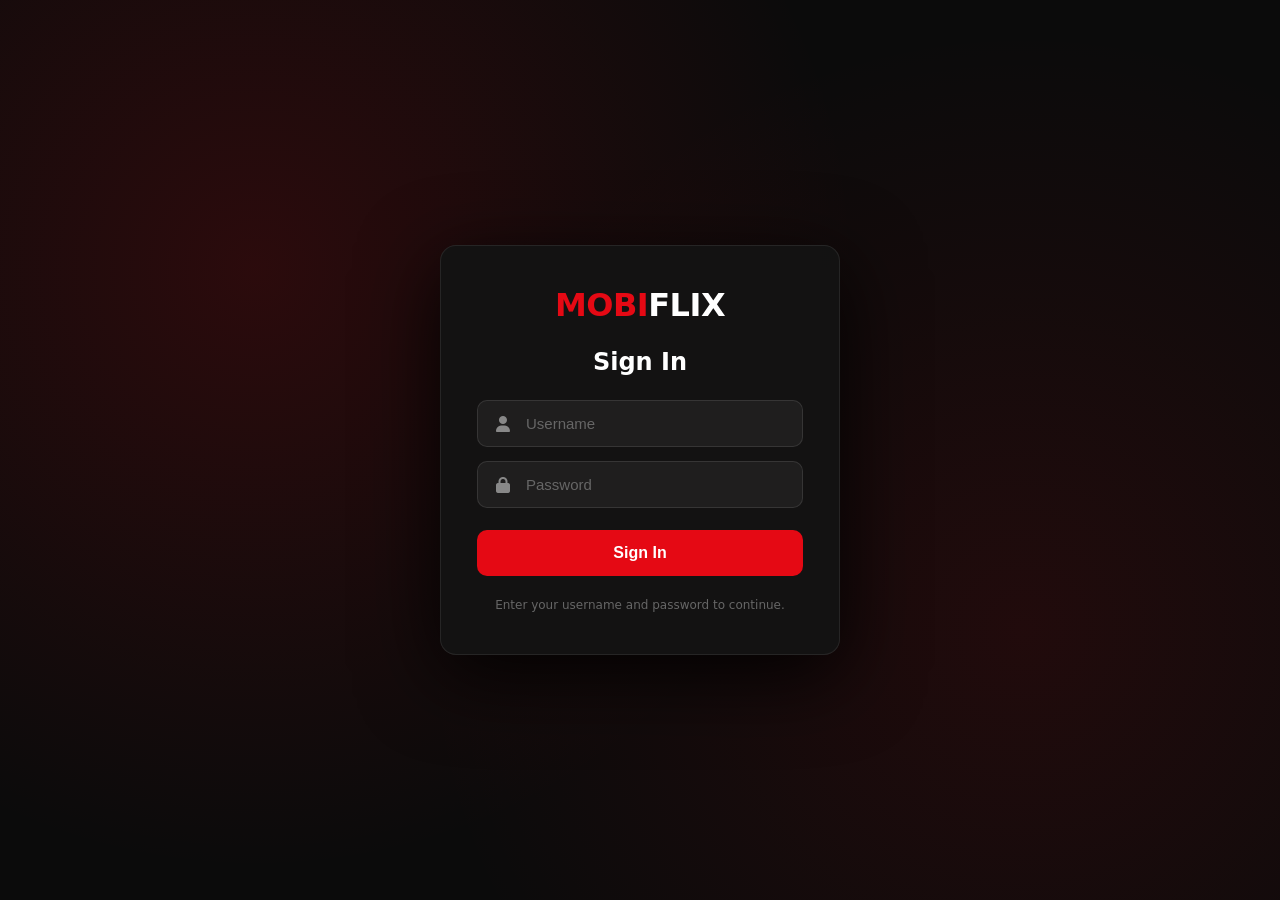
==== index.html @ 9e8bef4c "Add files via upload" ====
<!DOCTYPE html>
<html lang="en">
<head>
  <meta charset="UTF-8" />
  <meta name="viewport" content="width=device-width, initial-scale=1.0, viewport-fit=cover"/>
  <meta http-equiv="Cache-Control" content="no-cache, no-store, must-revalidate">
  <meta http-equiv="Pragma" content="no-cache">
  <meta http-equiv="Expires" content="0">
  <title>MobiFlix</title>

  <link rel="stylesheet" href="home.css?v=58">
  <link rel="manifest" href="manifest.json?v=58">
  <link rel="stylesheet" href="https://cdnjs.cloudflare.com/ajax/libs/font-awesome/6.5.1/css/all.min.css">
  <script defer src="auth.js?v=58"></script>
  <script defer src="home.js?v=58"></script>

  <script>
    (function() {
      const CURRENT_VERSION = 'v58';
      const CHECK_INTERVAL = 60000;

      async function checkForUpdates() {
        try {
          const res = await fetch('/version.json?t=' + Date.now(), { cache: 'no-store' });
          if (!res.ok) return;
          const data = await res.json();

          if (data.version && data.version !== CURRENT_VERSION) {
            console.log('[MobiFlix] New version:', data.version);
            if ('caches' in window) {
              const cacheNames = await caches.keys();
              await Promise.all(cacheNames.map(name => caches.delete(name)));
            }
            const url = new URL(window.location.href);
            url.searchParams.set('v', data.version);
            window.location.replace(url.toString());
          }
        } catch (e) {}
      }

      checkForUpdates();
      window.addEventListener('focus', checkForUpdates);
      setInterval(checkForUpdates, CHECK_INTERVAL);
    })();
  </script>
</head>

<body>

  <!-- ===== LOGIN SCREEN ===== -->
  <div class="login-screen" id="login-screen">
    <div class="login-bg"></div>
    <div class="login-box">
      <a href="#" class="login-logo">Mobi<span>Flix</span></a>
      <h2>Sign In</h2>
      <form id="login-form">
        <div class="login-field">
          <i class="fa fa-user"></i>
          <input type="text" id="login-username" placeholder="Username" autocomplete="username" />
        </div>
        <div class="login-field">
          <i class="fa fa-lock"></i>
          <input type="password" id="login-password" placeholder="Password" autocomplete="current-password" />
        </div>
        <div class="login-error" id="login-error" style="display:none;"></div>
        <button type="submit" class="login-btn">Sign In</button>
      </form>
      <p class="login-note">Enter your username and password to continue.</p>
    </div>
  </div>

  <!-- ===== SNOW EFFECT CONTAINER ===== -->
  <div id="snow-container"></div>

  <!-- ===== FIXED BACK BUTTON (DETAILS MODAL) ===== -->
  <button class="fixed-back-btn" id="details-back-btn" onclick="closeModal()" style="display:none;">
    <i class="fa fa-arrow-left"></i> Back
  </button>

  <!-- ===== BUONG APP ===== -->
  <div id="app-content">

    <!-- ===== NAVBAR ===== -->
    <nav class="navbar">
      <div class="nav-left">
        <a href="index.html" class="logo">Mobi<span>Flix</span></a>
      </div>
      <div class="nav-right">
        <button class="nav-icon-btn" onclick="toggleTheme()" aria-label="Toggle theme">
          <i class="fa fa-moon" id="theme-toggle-icon"></i>
        </button>
        <button class="nav-icon-btn" onclick="openNotifications()" aria-label="Notifications" style="position:relative;">
          <i class="fa fa-bell"></i>
          <span class="notif-badge" id="notif-badge" style="display:none;"></span>
        </button>
        <button class="nav-icon-btn" onclick="openSearchModal()" aria-label="Search">
          <i class="fa fa-search"></i>
        </button>
      </div>
    </nav>

    <!-- ===== HERO BANNER ===== -->
    <div class="hero" id="banner">
      <div class="hero-overlay"></div>
      <div class="hero-content">
        <h1 id="banner-title">Loading...</h1>
        <div class="hero-meta" id="banner-meta">
          <span class="hero-rating" id="banner-rating"></span>
          <span class="hero-year" id="banner-year"></span>
          <span class="hero-type" id="banner-type"></span>
        </div>
        <p class="hero-description" id="banner-description"></p>
        <div class="hero-buttons">
          <button class="btn-play" onclick="playBanner()"><i class="fa fa-play"></i> Play</button>
          <button class="btn-info" onclick="showBannerDetails()"><i class="fa fa-info-circle"></i> More Info</button>
        </div>
      </div>
    </div>

    <!-- ===== CONTENT ROWS ===== -->
    <div class="content">

      <div class="row" id="continue-watching-row" style="display:none;">
        <div class="row-header">
          <h2>▶️ Continue Watching</h2>
        </div>
        <div class="continue-scroll" id="continue-watching-list"></div>
      </div>

      <div class="row providers-row">
        <div class="row-header">
          <h2>📡 Streaming Providers</h2>
        </div>
        <div class="providers-scroll" id="providers-list"></div>
      </div>

      <div class="row">
        <div class="row-header">
          <h2>🔥 Top 10 Movies</h2>
          <button class="view-all-btn" onclick="openViewAll('movies')">View All →</button>
        </div>
        <div class="top10-scroll" id="top10-movies"></div>
      </div>

      <div class="row">
        <div class="row-header">
          <h2>📺 Top 10 TV Series</h2>
          <button class="view-all-btn" onclick="openViewAll('tv')">View All →</button>
        </div>
        <div class="top10-scroll" id="top10-tv"></div>
      </div>

      <div class="row">
        <div class="row-header">
          <h2>🇰🇷 Newest Korean Series</h2>
          <button class="view-all-btn" onclick="openViewAll('kdrama')">View All →</button>
        </div>
        <div class="top10-scroll" id="top10-kdrama"></div>
      </div>

      <div class="row">
        <div class="row-header">
          <h2>🔞 Vivamax Movies</h2>
          <button class="view-all-btn" onclick="openVivamaxPage()">View All →</button>
        </div>
        <div class="list horizontal-scroll" id="vivamax-list"></div>
      </div>

    </div>

    <!-- ===== VIEW ALL PAGE ===== -->
    <div class="view-all-page" id="view-all-page">
      <div class="view-all-header">
        <button class="back-btn" onclick="closeViewAll()"><i class="fa fa-arrow-left"></i> Back</button>
        <h2 id="view-all-title">Movies</h2>
        <button class="filter-btn" onclick="toggleFilters('view-all')">
          <i class="fa fa-sliders"></i> Filters
        </button>
      </div>

      <div class="filter-panel" id="view-all-filter-panel" style="display:none;">
        <div class="filter-grid">
          <div class="filter-group">
            <label>Year</label>
            <select id="filter-year">
              <option value="">Any Year</option>
              <option value="2026">2026</option>
              <option value="2025">2025</option>
              <option value="2024">2024</option>
              <option value="2023">2023</option>
              <option value="2022">2022</option>
              <option value="2021">2021</option>
              <option value="2020">2020</option>
              <option value="2019">2019</option>
              <option value="2018">2018</option>
              <option value="2017">2017</option>
              <option value="2016">2016</option>
              <option value="2015">2015</option>
              <option value="2014">2014</option>
              <option value="2013">2013</option>
              <option value="2012">2012</option>
              <option value="2011">2011</option>
              <option value="2010">2010</option>
              <option value="2009">2009</option>
              <option value="2008">2008</option>
              <option value="2007">2007</option>
              <option value="2006">2006</option>
              <option value="2005">2005</option>
              <option value="2004">2004</option>
              <option value="2003">2003</option>
              <option value="2002">2002</option>
              <option value="2001">2001</option>
              <option value="2000">2000</option>
            </select>
          </div>
          <div class="filter-group">
            <label>Min Rating</label>
            <select id="filter-rating">
              <option value="">Any Rating</option>
              <option value="9">9+ ⭐</option>
              <option value="8">8+ ⭐</option>
              <option value="7">7+ ⭐</option>
              <option value="6">6+ ⭐</option>
              <option value="5">5+ ⭐</option>
            </select>
          </div>
          <div class="filter-group">
            <label>Genre</label>
            <select id="filter-genre">
              <option value="">All Genres</option>
              <option value="28">Action</option>
              <option value="35">Comedy</option>
              <option value="18">Drama</option>
              <option value="27">Horror</option>
              <option value="10749">Romance</option>
              <option value="878">Sci-Fi</option>
              <option value="53">Thriller</option>
            </select>
          </div>
          <div class="filter-group">
            <label>Country</label>
            <select id="filter-country">
              <option value="">All Countries</option>
            </select>
          </div>
          <div class="filter-group">
            <label>Sort By</label>
            <select id="filter-sort">
              <option value="popularity.desc">Most Popular (Default)</option>
              <option value="primary_release_date.desc">Newest to Oldest</option>
              <option value="primary_release_date.asc">Oldest to Newest</option>
              <option value="vote_average.desc">Highest Rated</option>
              <option value="vote_average.asc">Lowest Rated</option>
            </select>
          </div>
        </div>
        <div class="filter-actions">
          <button class="filter-apply-btn" onclick="applyFilters('view-all')">
            <i class="fa fa-check"></i> Apply
          </button>
          <button class="filter-clear-btn" onclick="clearFilters('view-all')">
            <i class="fa fa-times"></i> Clear
          </button>
        </div>
      </div>

      <div class="view-all-grid" id="view-all-grid"></div>
      <div class="view-all-loading" id="view-all-loading" style="display:none;">
        <i class="fa fa-spinner fa-spin"></i> Loading more...
      </div>
      <div class="view-all-end" id="view-all-end" style="display:none;">
        🎬 You've reached the end
      </div>
    </div>

    <!-- ===== VIVAMAX PAGE ===== -->
    <div class="view-all-page" id="vivamax-page">
      <div class="view-all-header">
        <button class="back-btn" onclick="closeVivamaxPage()"><i class="fa fa-arrow-left"></i> Back</button>
        <h2>🔞 Vivamax Movies</h2>
        <button class="filter-btn" onclick="toggleFilters('vivamax')">
          <i class="fa fa-sliders"></i> Filters
        </button>
      </div>

      <div class="filter-panel" id="vivamax-filter-panel" style="display:none;">
        <div class="filter-grid">
          <div class="filter-group">
            <label>Year</label>
            <select id="vivamax-filter-year">
              <option value="">Any Year</option>
              <option value="2026">2026</option>
              <option value="2025">2025</option>
              <option value="2024">2024</option>
              <option value="2023">2023</option>
              <option value="2022">2022</option>
              <option value="2021">2021</option>
              <option value="2020">2020</option>
              <option value="2019">2019</option>
              <option value="2018">2018</option>
              <option value="2017">2017</option>
              <option value="2016">2016</option>
              <option value="2015">2015</option>
              <option value="2014">2014</option>
              <option value="2013">2013</option>
              <option value="2012">2012</option>
              <option value="2011">2011</option>
              <option value="2010">2010</option>
              <option value="2009">2009</option>
              <option value="2008">2008</option>
              <option value="2007">2007</option>
              <option value="2006">2006</option>
              <option value="2005">2005</option>
              <option value="2004">2004</option>
              <option value="2003">2003</option>
              <option value="2002">2002</option>
              <option value="2001">2001</option>
              <option value="2000">2000</option>
            </select>
          </div>
          <div class="filter-group">
            <label>Min Rating</label>
            <select id="vivamax-filter-rating">
              <option value="">Any Rating</option>
              <option value="9">9+ ⭐</option>
              <option value="8">8+ ⭐</option>
              <option value="7">7+ ⭐</option>
              <option value="6">6+ ⭐</option>
              <option value="5">5+ ⭐</option>
            </select>
          </div>
          <div class="filter-group">
            <label>Genre</label>
            <select id="vivamax-filter-genre">
              <option value="">All Genres</option>
              <option value="28">Action</option>
              <option value="35">Comedy</option>
              <option value="18">Drama</option>
              <option value="27">Horror</option>
              <option value="10749">Romance</option>
              <option value="53">Thriller</option>
            </select>
          </div>
          <div class="filter-group">
            <label>Country</label>
            <select id="vivamax-filter-country">
              <option value="">All Countries</option>
            </select>
          </div>
          <div class="filter-group">
            <label>Sort By</label>
            <select id="vivamax-filter-sort">
              <option value="primary_release_date.desc">Newest to Oldest (Default)</option>
              <option value="primary_release_date.asc">Oldest to Newest</option>
              <option value="popularity.desc">Popularity</option>
              <option value="vote_average.desc">Highest Rated</option>
            </select>
          </div>
        </div>
        <div class="filter-actions">
          <button class="filter-apply-btn" onclick="applyFilters('vivamax')">
            <i class="fa fa-check"></i> Apply
          </button>
          <button class="filter-clear-btn" onclick="clearFilters('vivamax')">
            <i class="fa fa-times"></i> Clear
          </button>
        </div>
      </div>

      <div class="view-all-grid" id="vivamax-page-grid"></div>
      <div class="view-all-loading" id="vivamax-page-loading" style="display:none;">
        <i class="fa fa-spinner fa-spin"></i> Loading more...
      </div>
      <div class="view-all-end" id="vivamax-page-end" style="display:none;">
        🎬 You've reached the end
      </div>
    </div>

    <!-- ===== GENRE PAGE ===== -->
    <div class="view-all-page" id="genre-page">
      <div class="view-all-header">
        <button class="back-btn" onclick="closeGenrePage()"><i class="fa fa-arrow-left"></i> Back</button>
        <h2 id="genre-page-title">Genre</h2>
        <button class="filter-btn" onclick="toggleFilters('genre')">
          <i class="fa fa-sliders"></i> Filters
        </button>
      </div>

      <div class="filter-panel" id="genre-filter-panel" style="display:none;">
        <div class="filter-grid">
          <div class="filter-group">
            <label>Year</label>
            <select id="genre-filter-year">
              <option value="">Any Year</option>
              <option value="2026">2026</option>
              <option value="2025">2025</option>
              <option value="2024">2024</option>
              <option value="2023">2023</option>
              <option value="2022">2022</option>
              <option value="2021">2021</option>
              <option value="2020">2020</option>
              <option value="2019">2019</option>
              <option value="2018">2018</option>
              <option value="2017">2017</option>
              <option value="2016">2016</option>
              <option value="2015">2015</option>
              <option value="2014">2014</option>
              <option value="2013">2013</option>
              <option value="2012">2012</option>
              <option value="2011">2011</option>
              <option value="2010">2010</option>
              <option value="2009">2009</option>
              <option value="2008">2008</option>
              <option value="2007">2007</option>
              <option value="2006">2006</option>
              <option value="2005">2005</option>
              <option value="2004">2004</option>
              <option value="2003">2003</option>
              <option value="2002">2002</option>
              <option value="2001">2001</option>
              <option value="2000">2000</option>
            </select>
          </div>
          <div class="filter-group">
            <label>Min Rating</label>
            <select id="genre-filter-rating">
              <option value="">Any Rating</option>
              <option value="9">9+ ⭐</option>
              <option value="8">8+ ⭐</option>
              <option value="7">7+ ⭐</option>
              <option value="6">6+ ⭐</option>
              <option value="5">5+ ⭐</option>
            </select>
          </div>
          <div class="filter-group">
            <label>Country</label>
            <select id="genre-filter-country">
              <option value="">All Countries</option>
            </select>
          </div>
          <div class="filter-group">
            <label>Sort By</label>
            <select id="genre-filter-sort">
              <option value="popularity.desc">Popularity (Default)</option>
              <option value="primary_release_date.desc">Newest to Oldest</option>
              <option value="primary_release_date.asc">Oldest to Newest</option>
              <option value="vote_average.desc">Highest Rated</option>
              <option value="vote_average.asc">Lowest Rated</option>
            </select>
          </div>
        </div>
        <div class="filter-actions">
          <button class="filter-apply-btn" onclick="applyFilters('genre')">
            <i class="fa fa-check"></i> Apply
          </button>
          <button class="filter-clear-btn" onclick="clearFilters('genre')">
            <i class="fa fa-times"></i> Clear
          </button>
        </div>
      </div>

      <div class="view-all-grid" id="genre-page-grid"></div>
      <div class="view-all-loading" id="genre-page-loading" style="display:none;">
        <i class="fa fa-spinner fa-spin"></i> Loading more...
      </div>
      <div class="view-all-end" id="genre-page-end" style="display:none;">
        🎬 You've reached the end
      </div>
    </div>

    <!-- ===== ONGOING TV PAGE ===== -->
    <div class="view-all-page" id="ongoing-page">
      <div class="view-all-header">
        <button class="back-btn" onclick="closeOngoingPage()"><i class="fa fa-arrow-left"></i> Back</button>
        <h2>🔴 Ongoing TV Shows</h2>
      </div>
      <div class="view-all-grid" id="ongoing-page-grid"></div>
      <div class="view-all-loading" id="ongoing-page-loading" style="display:none;">
        <i class="fa fa-spinner fa-spin"></i> Loading more...
      </div>
      <div class="view-all-end" id="ongoing-page-end" style="display:none;">
        📺 You've reached the end
      </div>
    </div>

    <!-- ===== COMPLETED TV PAGE ===== -->
    <div class="view-all-page" id="completed-page">
      <div class="view-all-header">
        <button class="back-btn" onclick="closeCompletedPage()"><i class="fa fa-arrow-left"></i> Back</button>
        <h2>✅ Completed TV Shows</h2>
      </div>
      <div class="view-all-grid" id="completed-page-grid"></div>
      <div class="view-all-loading" id="completed-page-loading" style="display:none;">
        <i class="fa fa-spinner fa-spin"></i> Loading more...
      </div>
      <div class="view-all-end" id="completed-page-end" style="display:none;">
        📺 You've reached the end
      </div>
    </div>

    <!-- ===== PROVIDER PAGE ===== -->
    <div class="view-all-page" id="provider-page">
      <div class="view-all-header">
        <button class="back-btn" onclick="closeProviderPage()"><i class="fa fa-arrow-left"></i> Back</button>
        <h2 id="provider-page-title">Provider</h2>
        <button class="filter-btn" onclick="toggleFilters('provider')">
          <i class="fa fa-sliders"></i> Filters
        </button>
      </div>

      <div class="filter-panel" id="provider-filter-panel" style="display:none;">
        <div class="filter-grid">
          <div class="filter-group">
            <label>Year</label>
            <select id="provider-filter-year">
              <option value="">Any Year</option>
              <option value="2026">2026</option>
              <option value="2025">2025</option>
              <option value="2024">2024</option>
              <option value="2023">2023</option>
              <option value="2022">2022</option>
              <option value="2021">2021</option>
              <option value="2020">2020</option>
              <option value="2019">2019</option>
              <option value="2018">2018</option>
              <option value="2017">2017</option>
              <option value="2016">2016</option>
              <option value="2015">2015</option>
              <option value="2014">2014</option>
              <option value="2013">2013</option>
              <option value="2012">2012</option>
              <option value="2011">2011</option>
              <option value="2010">2010</option>
              <option value="2009">2009</option>
              <option value="2008">2008</option>
              <option value="2007">2007</option>
              <option value="2006">2006</option>
              <option value="2005">2005</option>
              <option value="2004">2004</option>
              <option value="2003">2003</option>
              <option value="2002">2002</option>
              <option value="2001">2001</option>
              <option value="2000">2000</option>
            </select>
          </div>
          <div class="filter-group">
            <label>Min Rating</label>
            <select id="provider-filter-rating">
              <option value="">Any Rating</option>
              <option value="9">9+ ⭐</option>
              <option value="8">8+ ⭐</option>
              <option value="7">7+ ⭐</option>
              <option value="6">6+ ⭐</option>
              <option value="5">5+ ⭐</option>
            </select>
          </div>
          <div class="filter-group">
            <label>Genre</label>
            <select id="provider-filter-genre">
              <option value="">All Genres</option>
              <option value="28">Action</option>
              <option value="35">Comedy</option>
              <option value="18">Drama</option>
              <option value="27">Horror</option>
              <option value="10749">Romance</option>
              <option value="878">Sci-Fi</option>
              <option value="53">Thriller</option>
            </select>
          </div>
          <div class="filter-group">
            <label>Country</label>
            <select id="provider-filter-country">
              <option value="">All Countries</option>
            </select>
          </div>
          <div class="filter-group">
            <label>Sort By</label>
            <select id="provider-filter-sort">
              <option value="popularity.desc">Popularity (Default)</option>
              <option value="primary_release_date.desc">Newest to Oldest</option>
              <option value="primary_release_date.asc">Oldest to Newest</option>
              <option value="vote_average.desc">Highest Rated</option>
              <option value="vote_average.asc">Lowest Rated</option>
            </select>
          </div>
        </div>
        <div class="filter-actions">
          <button class="filter-apply-btn" onclick="applyFilters('provider')">
            <i class="fa fa-check"></i> Apply
          </button>
          <button class="filter-clear-btn" onclick="clearFilters('provider')">
            <i class="fa fa-times"></i> Clear
          </button>
        </div>
      </div>

      <div class="view-all-grid" id="provider-page-grid"></div>
      <div class="view-all-loading" id="provider-page-loading" style="display:none;">
        <i class="fa fa-spinner fa-spin"></i> Loading more...
      </div>
      <div class="view-all-end" id="provider-page-end" style="display:none;">
        🎬 You've reached the end
      </div>
    </div>

    <!-- ===== MY LIST PAGE ===== -->
    <div class="my-list-page" id="my-list-page">
      <div class="view-all-header">
        <button class="back-btn" onclick="closeMyListPage()"><i class="fa fa-arrow-left"></i> Back</button>
        <h2>🔖 My List</h2>
      </div>
      <div class="my-list-grid" id="my-list-grid"></div>
      <div class="my-list-empty" id="my-list-empty" style="display:none;">
        <i class="fa fa-bookmark-o"></i>
        <p>You haven't added anything to your list yet.</p>
        <p style="font-size: 13px; color: #666; margin-top: 8px;">Go to any movie and click "Add to List".</p>
      </div>
    </div>

    <!-- ===== GENRE PAGE (dating "More") ===== -->
    <div class="more-page" id="more-page">
      <div class="view-all-header">
        <button class="back-btn" onclick="closeMorePage()"><i class="fa fa-arrow-left"></i> Back</button>
        <h2>🎭 Genres</h2>
      </div>
      <div class="more-list" id="more-genres-list"></div>
    </div>

    <!-- ===== PERSON PAGE ===== -->
    <div class="view-all-page" id="person-page">
      <div class="view-all-header">
        <button class="back-btn" onclick="closePersonPage()"><i class="fa fa-arrow-left"></i> Back</button>
        <div style="display:flex; align-items:center; gap:12px;">
          <img id="person-avatar" style="width:42px; height:42px; border-radius:50%; object-fit:cover; background:#1a1a1a; border:2px solid rgba(255,255,255,0.1);" alt="" />
          <h2 id="person-page-title">Person</h2>
        </div>
      </div>
      <div class="view-all-grid" id="person-page-grid"></div>
      <div class="view-all-loading" id="person-page-loading" style="display:none;">
        <i class="fa fa-spinner fa-spin"></i> Loading more...
      </div>
      <div class="view-all-end" id="person-page-end" style="display:none;">
        🎬 You've reached the end
      </div>
    </div>

    <!-- ===== USER PROFILE PAGE ===== -->
    <div class="user-profile-page" id="user-profile-page">
      <div class="view-all-header">
        <button class="back-btn" onclick="closeUserProfile()"><i class="fa fa-arrow-left"></i> Back</button>
        <h2>👤 Profile</h2>
      </div>

      <div class="profile-header">
        <div class="profile-avatar">
          <i class="fa fa-user"></i>
        </div>
        <div class="profile-info">
          <h3 id="profile-username">User</h3>
          <p>MobiFlix Member</p>
        </div>
      </div>

      <div class="profile-section">
        <h3 class="profile-section-title">
          <i class="fa fa-history"></i> Watch History
        </h3>
        <div class="history-grid" id="history-grid"></div>
        <div class="history-empty" id="history-empty" style="display:none;">
          <i class="fa fa-film"></i>
          <p>You haven't watched anything yet.</p>
          <p style="font-size: 12px; color: #666; margin-top: 6px;">Start watching to see your history here.</p>
        </div>
        <button class="clear-history-btn" id="clear-history-btn" onclick="clearHistory()" style="display:none;">
          <i class="fa fa-trash"></i> Clear History
        </button>
      </div>

      <div class="profile-section">
        <h3 class="profile-section-title">
          <i class="fa fa-palette"></i> Theme
        </h3>
        <div class="theme-options" id="theme-options">
          <div class="theme-option active" data-theme="default" onclick="setTheme('default')">
            <div class="theme-preview theme-preview-default"></div>
            <span>Dark</span>
          </div>
          <div class="theme-option" data-theme="light" onclick="setTheme('light')">
            <div class="theme-preview theme-preview-light"></div>
            <span>Light</span>
          </div>
          <div class="theme-option" data-theme="dark-blue" onclick="setTheme('dark-blue')">
            <div class="theme-preview theme-preview-blue"></div>
            <span>Blue</span>
          </div>
          <div class="theme-option" data-theme="dark-purple" onclick="setTheme('dark-purple')">
            <div class="theme-preview theme-preview-purple"></div>
            <span>Purple</span>
          </div>
        </div>
      </div>

      <div class="profile-section">
        <h3 class="profile-section-title">
          <i class="fa fa-bell"></i> Notifications
        </h3>
        <label class="switch-row">
          <span>New release & episode alerts</span>
          <input type="checkbox" id="notif-toggle" onchange="toggleNotifications()" checked>
          <span class="switch"></span>
        </label>
      </div>

      <div class="profile-section">
        <button class="profile-logout-btn" onclick="handleLogout()">
          <i class="fa fa-sign-out-alt"></i> Log Out
        </button>
      </div>

    </div>

    <!-- ===== SEARCH PAGE ===== -->
    <div class="search-modal" id="search-modal">
      <div class="view-all-header">
        <button class="back-btn" onclick="closeSearchModal()"><i class="fa fa-arrow-left"></i> Back</button>
        <h2>Search</h2>
      </div>
      <div class="search-container">
        <i class="fa fa-search"></i>
        <input type="text" id="search-input" placeholder="Search for a movie or TV show..." oninput="searchTMDB()" />
      </div>
      <div class="results" id="search-results"></div>
    </div>

    <!-- ===== NOTIFICATIONS PANEL ===== -->
    <div class="notif-panel" id="notif-panel">
      <div class="notif-header">
        <h2>🔔 Notifications</h2>
        <button class="notif-close-btn" onclick="closeNotifications()">
          <i class="fa fa-times"></i>
        </button>
      </div>
      <div class="notif-list" id="notif-list"></div>
      <div class="notif-empty" id="notif-empty" style="display:none;">
        <i class="fa fa-bell-slash"></i>
        <p>No notifications yet.</p>
      </div>
    </div>

    <!-- ===== DETAILS MODAL ===== -->
    <div class="modal" id="modal">
      <div class="modal-content">

        <div class="details-view" id="details-view">
          <div class="details-poster">
            <img id="modal-poster" src="" alt="" />
            <div class="details-poster-overlay"></div>
          </div>

          <div class="details-body">
            <h2 id="modal-title"></h2>

            <div class="details-meta">
              <span class="details-rating" id="modal-rating-num"></span>
              <span class="details-sep">|</span>
              <span class="details-year" id="modal-year-num"></span>
              <span class="details-sep">|</span>
              <span class="details-runtime" id="modal-runtime"></span>
            </div>

            <div class="details-genres" id="modal-genres" style="display:flex; flex-wrap:wrap; gap:8px; justify-content:center; margin-bottom:18px;"></div>

            <div class="details-buttons">
              <button class="btn-play-now" onclick="playNow()">
                <i class="fa fa-play"></i> Play Now
              </button>
              <button class="btn-trailer" onclick="playTrailer()" id="btn-trailer" style="display:none;">
                <i class="fa fa-film"></i> Trailer
              </button>
            </div>

            <p class="details-description" id="modal-description"></p>

            <div class="episodes-section" id="episodes-section" style="display:none;">
              <h3 class="section-title">📺 Episodes</h3>
              <div class="season-selector" id="season-selector"></div>
              <div class="episodes-list" id="episodes-list"></div>
            </div>

            <div class="cast-section" id="cast-section">
              <h3 class="section-title">🎭 Cast</h3>
              <div class="cast-scroll" id="cast-list"></div>
            </div>

            <div class="similar-section" id="similar-section">
              <h3 class="section-title">✨ You May Also Like</h3>
              <div class="similar-scroll" id="similar-list"></div>
            </div>

          </div>
        </div>

      </div>
    </div>

    <!-- ===== FOOTER ===== -->
    <footer class="footer">
      <div class="footer-content">
        <p>&copy; 2026 MobiFlix. All rights reserved.</p>
        <div class="footer-links">
          <a href="#">Disclaimer</a>
          <a href="#">About Us</a>
          <a href="#">Contact Us</a>
        </div>
      </div>
    </footer>

  </div><!-- /#app-content -->

  <!-- ===== BOTTOM NAVIGATION BAR ===== -->
  <div class="bottom-nav">
    <a class="bottom-nav-item active" onclick="goHome()">
      <i class="fa fa-home"></i>
      <span>Home</span>
    </a>
    <a class="bottom-nav-item" onclick="openMoviesPage()">
      <i class="fa fa-film"></i>
      <span>Movies</span>
    </a>
    <a class="bottom-nav-item" onclick="openSeriesPage()">
      <i class="fa fa-tv"></i>
      <span>Series</span>
    </a>
    <a class="bottom-nav-item" onclick="openMorePage()">
      <i class="fa fa-masks-theater"></i>
      <span>Genre</span>
    </a>
    <a class="bottom-nav-item" onclick="openUserProfile()">
      <i class="fa fa-user"></i>
      <span>Profile</span>
    </a>
  </div>

  <!-- ===== TELEGRAM FLOAT BUTTON ===== -->
  <a href="https://telegram.me/mobiflixhub" target="_blank" rel="noopener" class="telegram-float" aria-label="Join our Telegram group">
    <i class="fa-brands fa-telegram"></i>
  </a>

</body>
</html>
---- home.css ----
/* ===== RESET & BASE ===== */
* { margin: 0; padding: 0; box-sizing: border-box; }

body {
  font-family: 'Segoe UI', system-ui, -apple-system, sans-serif;
  background: #0b0b0b;
  color: #e5e5e5;
  overflow-x: hidden;
  padding-bottom: 120px;
}

/* ===== NAVBAR ===== */
.navbar {
  position: fixed;
  top: 0; left: 0; right: 0;
  display: flex;
  justify-content: space-between;
  align-items: center;
  padding: 16px 40px;
  background: linear-gradient(180deg, rgba(0,0,0,0.95) 0%, rgba(0,0,0,0.7) 70%, transparent 100%);
  z-index: 100;
}

.nav-left { display: flex; align-items: center; gap: 32px; }

.logo {
  color: #e50914;
  font-size: 26px;
  font-weight: 800;
  letter-spacing: -0.5px;
  text-decoration: none;
  text-transform: uppercase;
}
.logo span { color: #ffffff; }

/* ===== NAV ICON BUTTONS ===== */
.nav-right {
  display: flex;
  align-items: center;
  gap: 10px;
}

.nav-icon-btn {
  background: rgba(255,255,255,0.08);
  border: 1px solid rgba(255,255,255,0.12);
  color: #fff;
  width: 42px;
  height: 42px;
  border-radius: 50%;
  cursor: pointer;
  transition: 0.2s;
  display: flex;
  align-items: center;
  justify-content: center;
  font-size: 16px;
  position: relative;
}
.nav-icon-btn:hover {
  background: #e50914;
  border-color: #e50914;
  transform: scale(1.08);
}

.notif-badge {
  position: absolute;
  top: -4px;
  right: -4px;
  background: #e50914;
  color: #fff;
  font-size: 10px;
  font-weight: 700;
  min-width: 18px;
  height: 18px;
  border-radius: 9px;
  display: flex;
  align-items: center;
  justify-content: center;
  padding: 0 4px;
  border: 2px solid #0b0b0b;
}

/* ===== BOTTOM NAVIGATION ===== */
.bottom-nav {
  position: fixed;
  bottom: 0; left: 0; right: 0;
  height: 64px;
  background: #141414;
  border-top: 1px solid rgba(255,255,255,0.08);
  display: flex;
  align-items: center;
  justify-content: space-around;
  z-index: 9999;
  box-shadow: 0 -8px 30px rgba(0,0,0,0.8);
}

.bottom-nav-item {
  display: flex;
  flex-direction: column;
  align-items: center;
  gap: 4px;
  color: #888;
  text-decoration: none;
  font-size: 10px;
  font-weight: 500;
  padding: 8px 6px;
  cursor: pointer;
  transition: 0.2s;
  flex: 1;
  text-align: center;
}

.bottom-nav-item i { font-size: 18px; }

.bottom-nav-item:hover,
.bottom-nav-item.active { color: #e50914; }

/* ===== HERO ===== */
.hero {
  position: relative;
  height: 90vh;
  min-height: 600px;
  background-size: cover;
  background-position: center 20%;
  display: flex;
  align-items: flex-end;
  padding: 0 60px 100px;
  transition: background-image 0.8s ease;
}

.hero-overlay {
  position: absolute;
  inset: 0;
  background:
    linear-gradient(0deg, #0b0b0b 0%, rgba(11,11,11,0.7) 30%, transparent 70%),
    linear-gradient(90deg, rgba(11,11,11,0.9) 0%, transparent 50%);
  pointer-events: none;
}

.hero-content {
  position: relative;
  z-index: 2;
  max-width: 650px;
  animation: heroFadeIn 0.8s ease;
}

@keyframes heroFadeIn {
  from { opacity: 0; transform: translateY(30px); }
  to { opacity: 1; transform: translateY(0); }
}

.hero-content h1 {
  font-size: 64px;
  font-weight: 900;
  color: #fff;
  margin-bottom: 20px;
  line-height: 1.05;
  letter-spacing: -1.5px;
  text-shadow: 0 4px 30px rgba(0,0,0,0.9);
}

.hero-buttons { display: flex; gap: 14px; flex-wrap: wrap; }

.btn-play {
  padding: 14px 36px;
  border: none;
  border-radius: 8px;
  font-size: 16px;
  font-weight: 700;
  cursor: pointer;
  transition: all 0.25s cubic-bezier(0.2, 0, 0, 1);
  display: flex;
  align-items: center;
  gap: 10px;
  background: #fff;
  color: #0b0b0b;
  box-shadow: 0 4px 20px rgba(255,255,255,0.15);
}
.btn-play:hover {
  background: #e50914;
  color: #fff;
  transform: scale(1.05);
  box-shadow: 0 8px 30px rgba(229,9,20,0.4);
}

.btn-info {
  padding: 14px 32px;
  border: 2px solid rgba(255,255,255,0.3);
  border-radius: 8px;
  background: rgba(255,255,255,0.1);
  backdrop-filter: blur(10px);
  color: #fff;
  font-size: 16px;
  font-weight: 600;
  cursor: pointer;
  transition: all 0.25s;
  display: flex;
  align-items: center;
  gap: 10px;
}
.btn-info:hover {
  background: rgba(255,255,255,0.2);
  border-color: #fff;
  transform: scale(1.03);
}

.hero-meta { display: flex; align-items: center; gap: 14px; margin-bottom: 14px; flex-wrap: wrap; }
.hero-rating { color: #f5c518; font-size: 16px; font-weight: 600; }
.hero-year { color: #ccc; font-size: 15px; }
.hero-type {
  background: #e50914; color: #fff;
  font-size: 11px; font-weight: 700;
  padding: 3px 10px; border-radius: 4px;
  text-transform: uppercase; letter-spacing: 0.5px;
}

.hero-description {
  color: #ddd; font-size: 17px; line-height: 1.6;
  margin-bottom: 28px; max-width: 600px;
  display: -webkit-box; -webkit-line-clamp: 3;
  -webkit-box-orient: vertical; overflow: hidden;
  text-shadow: 0 2px 12px rgba(0,0,0,0.9);
}

/* ===== CONTENT ===== */
.content { position: relative; z-index: 3; margin-top: -80px; padding: 0 40px 60px; }

.row { margin-bottom: 44px; }

.row-header {
  display: flex;
  justify-content: space-between;
  align-items: center;
  margin-bottom: 18px;
}

.row h2 {
  font-size: 24px;
  font-weight: 700;
  color: #fff;
  display: flex;
  align-items: center;
  gap: 12px;
}

.row h2::before {
  content: '';
  width: 4px;
  height: 24px;
  background: #e50914;
  border-radius: 2px;
  display: inline-block;
}

.view-all-btn {
  background: transparent; color: #aaa;
  border: 1px solid rgba(255,255,255,0.1);
  padding: 6px 16px; border-radius: 60px;
  font-size: 13px; font-weight: 500;
  cursor: pointer; transition: 0.2s;
  white-space: nowrap;
}
.view-all-btn:hover { background: #e50914; color: #fff; border-color: #e50914; }

/* ===== CONTINUE WATCHING ===== */
.continue-scroll {
  display: flex;
  gap: 14px;
  overflow-x: auto;
  padding: 12px 0 20px;
  scroll-behavior: smooth;
  -webkit-overflow-scrolling: touch;
  scrollbar-width: thin;
  scrollbar-color: #333 transparent;
}
.continue-scroll::-webkit-scrollbar { height: 4px; }
.continue-scroll::-webkit-scrollbar-thumb { background: #333; border-radius: 4px; }

.continue-card {
  flex-shrink: 0;
  width: 220px;
  cursor: pointer;
  transition: transform 0.3s;
  position: relative;
}
.continue-card:hover { transform: translateY(-4px); }

.continue-card img {
  width: 100%;
  aspect-ratio: 16 / 9;
  object-fit: cover;
  border-radius: 10px;
  background: #1a1a1a;
  box-shadow: 0 4px 15px rgba(0,0,0,0.4);
  transition: box-shadow 0.3s;
}
.continue-card:hover img {
  box-shadow: 0 12px 40px rgba(0,0,0,0.8), 0 0 30px rgba(229,9,20,0.3);
}

.continue-progress {
  position: absolute;
  bottom: 62px;
  left: 8px;
  right: 8px;
  height: 4px;
  background: rgba(255,255,255,0.2);
  border-radius: 2px;
  overflow: hidden;
}
.continue-progress-bar {
  height: 100%;
  background: #e50914;
  border-radius: 2px;
  transition: width 0.3s;
}

.continue-title {
  font-size: 13px;
  font-weight: 600;
  color: #fff;
  margin-top: 8px;
  display: -webkit-box;
  -webkit-line-clamp: 1;
  -webkit-box-orient: vertical;
  overflow: hidden;
}

.continue-subtitle {
  font-size: 11px;
  color: #888;
  margin-top: 2px;
}

/* ===== HORIZONTAL SCROLL ===== */
.horizontal-scroll {
  display: flex;
  gap: 14px;
  overflow-x: auto;
  padding: 12px 0 20px;
  scroll-behavior: smooth;
  -webkit-overflow-scrolling: touch;
  scrollbar-width: thin;
  scrollbar-color: #333 transparent;
}
.horizontal-scroll::-webkit-scrollbar { height: 4px; }
.horizontal-scroll::-webkit-scrollbar-track { background: transparent; }
.horizontal-scroll::-webkit-scrollbar-thumb { background: #333; border-radius: 4px; }
.horizontal-scroll::-webkit-scrollbar-thumb:hover { background: #e50914; }

.horizontal-scroll img {
  width: 180px;
  aspect-ratio: 2 / 3;
  object-fit: cover;
  border-radius: 10px;
  cursor: pointer;
  flex-shrink: 0;
  transition: all 0.35s cubic-bezier(0.2, 0, 0, 1);
  background: #1a1a1a;
  box-shadow: 0 4px 15px rgba(0,0,0,0.4);
}
.horizontal-scroll img:hover {
  transform: scale(1.08) translateY(-6px);
  box-shadow: 0 20px 50px rgba(0,0,0,0.9), 0 0 40px rgba(229,9,20,0.25);
  z-index: 5;
}

/* ===== TOP 10 ROW ===== */
.top10-scroll {
  display: flex;
  gap: 8px;
  overflow-x: auto;
  padding: 12px 0 20px;
  scrollbar-width: none;
  -webkit-overflow-scrolling: touch;
}
.top10-scroll::-webkit-scrollbar { display: none; }

.top10-item {
  position: relative;
  flex-shrink: 0;
  display: flex;
  align-items: center;
  cursor: pointer;
  transition: transform 0.3s;
  padding-right: 12px;
}
.top10-item:hover { transform: scale(1.08); }

.top10-number {
  font-size: 120px;
  font-weight: 900;
  color: #0b0b0b;
  -webkit-text-stroke: 3px #555;
  line-height: 0.8;
  margin-right: -20px;
  z-index: 1;
  font-family: 'Arial Black', 'Segoe UI', sans-serif;
  letter-spacing: -8px;
  pointer-events: none;
}

.top10-item img {
  width: 140px;
  aspect-ratio: 2/3;
  object-fit: cover;
  border-radius: 8px;
  position: relative;
  z-index: 2;
  box-shadow: 0 8px 30px rgba(0,0,0,0.7);
}

/* ===== STREAMING PROVIDERS ROW ===== */
.providers-row { margin-top: 10px; margin-bottom: 44px; }

.providers-scroll {
  display: flex;
  gap: 16px;
  overflow-x: auto;
  padding: 8px 0 16px;
  -webkit-overflow-scrolling: touch;
  scrollbar-width: thin;
  scrollbar-color: #333 transparent;
}
.providers-scroll::-webkit-scrollbar { height: 4px; }
.providers-scroll::-webkit-scrollbar-track { background: transparent; }
.providers-scroll::-webkit-scrollbar-thumb { background: #333; border-radius: 4px; }
.providers-scroll::-webkit-scrollbar-thumb:hover { background: #e50914; }

.provider-card {
  flex-shrink: 0;
  width: 170px;
  height: 95px;
  border-radius: 14px;
  display: flex;
  align-items: center;
  justify-content: center;
  cursor: pointer;
  transition: all 0.35s cubic-bezier(0.2, 0, 0, 1);
  overflow: hidden;
  padding: 18px;
  border: 2px solid rgba(255,255,255,0.08);
  box-shadow: 0 6px 20px rgba(0,0,0,0.5);
  position: relative;
}

.provider-card::before {
  content: '';
  position: absolute;
  inset: 0;
  background: linear-gradient(135deg, rgba(255,255,255,0.12), transparent);
  opacity: 0;
  transition: opacity 0.3s;
  pointer-events: none;
}
.provider-card:hover::before { opacity: 1; }

.provider-card:hover {
  transform: translateY(-4px) scale(1.05);
  box-shadow: 0 12px 40px rgba(0,0,0,0.8), 0 0 30px currentColor;
  border-color: currentColor;
}

.provider-card img {
  width: 100%;
  height: 100%;
  object-fit: contain;
  pointer-events: none;
  filter: brightness(0) invert(1);
}
.provider-card span {
  font-size: 13px;
  font-weight: 700;
  color: #fff;
  text-align: center;
  pointer-events: none;
  text-shadow: 0 2px 6px rgba(0,0,0,0.5);
}

/* ===== FULL PAGES ===== */
.view-all-page,
.my-list-page,
.more-page,
.user-profile-page,
.search-modal {
  position: fixed;
  inset: 0;
  background: #0b0b0b;
  z-index: 600;
  display: none;
  flex-direction: column;
  overflow-y: auto;
  padding: 0 40px 140px 40px;
}
.view-all-page.open,
.my-list-page.open,
.more-page.open,
.user-profile-page.open,
.search-modal.open { display: flex; }

.view-all-header {
  position: sticky;
  top: 0;
  background: #0b0b0b;
  padding: 20px 0;
  display: flex;
  align-items: center;
  gap: 20px;
  z-index: 100;
  border-bottom: 1px solid rgba(255,255,255,0.06);
  margin-bottom: 24px;
}

.view-all-header h2 { font-size: 26px; font-weight: 700; color: #fff; }

/* ===== BACK BUTTONS ===== */
.back-btn {
  background: rgba(255,255,255,0.06);
  border: 1px solid rgba(255,255,255,0.1);
  color: #fff;
  padding: 10px 22px;
  border-radius: 60px;
  font-size: 14px;
  font-weight: 500;
  cursor: pointer;
  transition: 0.2s;
  display: flex;
  align-items: center;
  gap: 8px;
}
.back-btn:hover { background: #e50914; border-color: #e50914; }

/* ===== FIXED BACK BUTTON (DETAILS + TRAILER) ===== */
.fixed-back-btn {
  position: fixed !important;
  top: 16px !important;
  left: 16px !important;
  z-index: 10000 !important;
  background: rgba(0,0,0,0.85);
  border: 1px solid rgba(255,255,255,0.2);
  color: #fff;
  padding: 10px 22px;
  border-radius: 60px;
  font-size: 14px;
  font-weight: 600;
  cursor: pointer;
  transition: 0.2s;
  display: flex;
  align-items: center;
  gap: 8px;
  backdrop-filter: blur(10px);
  -webkit-backdrop-filter: blur(10px);
  box-shadow: 0 4px 20px rgba(0,0,0,0.7);
  pointer-events: auto;
  font-family: inherit;
}
.fixed-back-btn:hover {
  background: #e50914;
  border-color: #e50914;
  transform: scale(1.05);
}

/* ===== GRID — 4 PER ROW ===== */
.view-all-grid,
.my-list-grid {
  display: grid;
  grid-template-columns: repeat(4, 1fr);
  gap: 16px;
}

.view-all-grid img,
.my-list-grid img {
  width: 100%;
  aspect-ratio: 2 / 3;
  object-fit: cover;
  border-radius: 8px;
  cursor: pointer;
  transition: transform 0.3s, box-shadow 0.3s;
  background: #1a1a1a;
}
.view-all-grid img:hover,
.my-list-grid img:hover {
  transform: scale(1.05);
  box-shadow: 0 12px 40px rgba(0,0,0,0.8), 0 0 30px rgba(229,9,20,0.2);
}

.view-all-loading, .view-all-end {
  text-align: center;
  padding: 40px 20px;
  color: #666;
  font-size: 16px;
}

/* ===== MY LIST EMPTY ===== */
.my-list-empty {
  text-align: center;
  color: #666;
  padding: 80px 20px;
}
.my-list-empty i {
  font-size: 64px;
  color: #333;
  margin-bottom: 20px;
  display: block;
}
.my-list-empty p { font-size: 16px; }

/* ===== GENRE/MORE PAGE ===== */
.more-list { display: flex; flex-direction: column; gap: 4px; }
.more-list a {
  color: #ccc; text-decoration: none; font-size: 18px;
  padding: 18px 20px; cursor: pointer; transition: 0.2s;
  border-radius: 8px; border-left: 3px solid transparent;
}
.more-list a:hover {
  background: rgba(255,255,255,0.04);
  color: #fff; border-left-color: #e50914;
}

/* ===== SEARCH ===== */
.search-container {
  display: flex; align-items: center; gap: 12px;
  background: rgba(255,255,255,0.06);
  border: 1px solid rgba(255,255,255,0.1);
  border-radius: 12px; padding: 14px 22px;
  width: 100%; max-width: 600px; margin-bottom: 30px;
}
.search-container i { color: #aaa; font-size: 18px; }
.search-container input {
  background: transparent; border: none; color: #fff;
  font-size: 18px; outline: none; width: 100%;
}
.search-container input::placeholder { color: #666; }
.search-modal .results {
  display: grid; grid-template-columns: repeat(4, 1fr);
  gap: 16px; width: 100%;
}
.search-modal .results img {
  width: 100%; aspect-ratio: 2 / 3;
  object-fit: cover; border-radius: 8px;
  cursor: pointer; transition: transform 0.3s, box-shadow 0.3s;
  background: #1a1a1a;
}
.search-modal .results img:hover {
  transform: scale(1.05);
  box-shadow: 0 8px 30px rgba(229,9,20,0.2);
}

/* ===== MODAL ===== */
.modal {
  position: fixed; inset: 0;
  background: rgba(0,0,0,0.9);
  backdrop-filter: blur(8px);
  display: none; justify-content: center; align-items: flex-start;
  z-index: 700; padding: 40px 20px; overflow-y: auto;
  -webkit-overflow-scrolling: touch;
}
.modal-content {
  background: #141414; border-radius: 16px;
  width: 100%; max-width: 880px;
  overflow: hidden; position: relative;
  box-shadow: 0 20px 80px rgba(0,0,0,0.9);
  animation: modalIn 0.3s ease;
}
@keyframes modalIn {
  0% { opacity: 0; transform: translateY(20px); }
  100% { opacity: 1; transform: translateY(0); }
}

/* ===== DETAILS VIEW ===== */
.details-view { display: block; }

.details-poster {
  position: relative;
  width: 100%;
  height: 380px;
  overflow: hidden;
}

.details-poster img {
  width: 100%;
  height: 100%;
  object-fit: cover;
  object-position: center 20%;
}

.details-poster-overlay {
  position: absolute;
  inset: 0;
  background: linear-gradient(0deg, #141414 0%, rgba(20,20,20,0.4) 50%, transparent 100%);
}

.details-body {
  padding: 0 28px 28px;
  background: #141414;
  margin-top: -60px;
  position: relative;
  z-index: 2;
  text-align: center;
}

.details-body h2 {
  font-size: 32px;
  font-weight: 700;
  color: #fff;
  margin-bottom: 12px;
}

.details-meta {
  display: flex;
  align-items: center;
  justify-content: center;
  gap: 10px;
  margin-bottom: 20px;
  font-size: 16px;
  color: #ccc;
  flex-wrap: wrap;
}

.details-rating {
  color: #e50914;
  font-weight: 700;
  font-size: 22px;
}

.details-sep { color: #444; }

.details-year, .details-runtime {
  color: #ccc;
  font-size: 16px;
}

/* ===== BUTTONS ===== */
.details-buttons {
  display: flex;
  gap: 12px;
  flex-wrap: wrap;
  justify-content: center;
  align-items: center;
  margin-bottom: 22px;
}

.btn-play-now {
  flex: 1;
  max-width: 220px;
  min-width: 150px;
  padding: 14px 28px;
  border: none;
  border-radius: 8px;
  background: #fff;
  color: #0b0b0b;
  font-size: 16px;
  font-weight: 700;
  cursor: pointer;
  transition: 0.2s;
  display: flex;
  align-items: center;
  justify-content: center;
  gap: 8px;
}
.btn-play-now:hover {
  background: #e0e0e0;
  transform: scale(1.02);
}

/* ===== TRAILER BUTTON ===== */
.btn-trailer {
  flex: 1;
  max-width: 220px;
  min-width: 150px;
  padding: 14px 28px;
  border: 1px solid rgba(229,9,20,0.5);
  border-radius: 8px;
  background: rgba(229,9,20,0.15);
  color: #ff6b6b;
  font-size: 16px;
  font-weight: 700;
  cursor: pointer;
  transition: 0.2s;
  display: flex;
  align-items: center;
  justify-content: center;
  gap: 8px;
}
.btn-trailer:hover {
  background: #e50914;
  color: #fff;
  border-color: #e50914;
  transform: scale(1.02);
}

.btn-add-list {
  flex: 1;
  max-width: 220px;
  min-width: 150px;
  padding: 14px 28px;
  border: 1px solid rgba(255,255,255,0.2);
  border-radius: 8px;
  background: rgba(255,255,255,0.08);
  color: #fff;
  font-size: 16px;
  font-weight: 700;
  cursor: pointer;
  transition: 0.2s;
  display: flex;
  align-items: center;
  justify-content: center;
  gap: 8px;
}
.btn-add-list:hover {
  background: rgba(255,255,255,0.15);
  border-color: rgba(255,255,255,0.4);
}

.details-description {
  color: #bbb;
  font-size: 15px;
  line-height: 1.7;
  margin-bottom: 0;
  text-align: left;
}

/* ===== SECTION TITLE ===== */
.section-title {
  font-size: 18px;
  font-weight: 700;
  color: #fff;
  margin-bottom: 16px;
  display: flex;
  align-items: center;
  gap: 8px;
}

/* ===== EPISODES SECTION ===== */
.episodes-section {
  margin-top: 32px;
  padding-top: 24px;
  border-top: 1px solid rgba(255,255,255,0.08);
  text-align: left;
}

.season-selector {
  display: flex;
  gap: 8px;
  overflow-x: auto;
  padding: 4px 0 14px;
  scrollbar-width: thin;
  scrollbar-color: #333 transparent;
  -webkit-overflow-scrolling: touch;
}
.season-selector::-webkit-scrollbar { height: 4px; }
.season-selector::-webkit-scrollbar-thumb { background: #333; border-radius: 4px; }

.season-btn {
  flex-shrink: 0;
  background: rgba(255,255,255,0.06);
  border: 1px solid rgba(255,255,255,0.12);
  color: #ccc;
  padding: 8px 18px;
  border-radius: 60px;
  font-size: 13px;
  font-weight: 600;
  cursor: pointer;
  transition: 0.2s;
  white-space: nowrap;
  position: relative;
  display: inline-flex;
  align-items: center;
  gap: 4px;
}
.season-btn:hover {
  background: rgba(255,255,255,0.12);
  color: #fff;
}
.season-btn.active {
  background: #e50914;
  border-color: #e50914;
  color: #fff;
}

.season-btn.upcoming {
  opacity: 0.6;
  border-style: dashed;
}
.season-btn.upcoming:hover {
  opacity: 0.85;
}

.season-btn.ongoing::after {
  content: '';
  position: absolute;
  top: 4px;
  right: 4px;
  width: 6px;
  height: 6px;
  background: #22c55e;
  border-radius: 50%;
  animation: pulse-green 1.5s infinite;
}

@keyframes pulse-green {
  0%, 100% { opacity: 1; box-shadow: 0 0 0 0 rgba(34, 197, 94, 0.7); }
  50% { opacity: 0.7; box-shadow: 0 0 0 6px rgba(34, 197, 94, 0); }
}

/* ===== SEASONS INFO BAR ===== */
.seasons-info {
  background: rgba(229, 9, 20, 0.1);
  border: 1px solid rgba(229, 9, 20, 0.3);
  border-radius: 8px;
  padding: 10px 16px;
  margin-bottom: 12px;
  font-size: 13px;
  color: #ff8a8a;
  display: flex;
  align-items: center;
  gap: 6px;
  flex-wrap: wrap;
}

.seasons-info strong {
  color: #fff;
  font-weight: 700;
}

/* ===== EPISODES SUMMARY ===== */
.episodes-summary {
  background: rgba(255, 255, 255, 0.04);
  border: 1px solid rgba(255, 255, 255, 0.08);
  border-radius: 8px;
  padding: 10px 14px;
  margin-bottom: 12px;
  font-size: 13px;
  color: #ccc;
  display: flex;
  align-items: center;
  gap: 6px;
  flex-wrap: wrap;
}

.episodes-summary strong {
  color: #fff;
  font-weight: 700;
}

.episodes-container {
  display: flex;
  flex-direction: column;
  gap: 10px;
}

.episodes-list {
  display: flex;
  flex-direction: column;
  gap: 10px;
}

.episode-item {
  display: flex;
  gap: 14px;
  background: rgba(255,255,255,0.04);
  border: 1px solid rgba(255,255,255,0.06);
  border-radius: 10px;
  padding: 12px;
  cursor: pointer;
  transition: 0.25s;
  align-items: center;
  position: relative;
}
.episode-item:hover {
  background: rgba(255,255,255,0.08);
  border-color: rgba(229,9,20,0.4);
  transform: translateX(4px);
}

.episode-thumb {
  flex-shrink: 0;
  width: 130px;
  aspect-ratio: 16 / 9;
  border-radius: 8px;
  object-fit: cover;
  background: #1a1a1a;
}

.episode-info {
  flex: 1;
  min-width: 0;
}

.episode-number {
  font-size: 11px;
  font-weight: 700;
  color: #e50914;
  text-transform: uppercase;
  letter-spacing: 0.5px;
  margin-bottom: 4px;
}

.episode-name {
  font-size: 14px;
  font-weight: 600;
  color: #fff;
  margin-bottom: 4px;
  display: -webkit-box;
  -webkit-line-clamp: 2;
  -webkit-box-orient: vertical;
  overflow: hidden;
}

.episode-overview {
  font-size: 12px;
  color: #888;
  line-height: 1.4;
  display: -webkit-box;
  -webkit-line-clamp: 2;
  -webkit-box-orient: vertical;
  overflow: hidden;
}

.episode-play-icon {
  flex-shrink: 0;
  width: 36px;
  height: 36px;
  border-radius: 50%;
  background: #e50914;
  color: #fff;
  display: flex;
  align-items: center;
  justify-content: center;
  font-size: 13px;
  transition: 0.2s;
}
.episode-item:hover .episode-play-icon {
  transform: scale(1.15);
  box-shadow: 0 0 20px rgba(229,9,20,0.5);
}

.episodes-loading {
  text-align: center;
  color: #666;
  padding: 20px;
  font-size: 14px;
}

/* ===== EPISODE PROGRESS ===== */
.episode-item.watched::after {
  content: '✓';
  position: absolute;
  top: 8px;
  right: 8px;
  background: #22c55e;
  color: #fff;
  width: 20px;
  height: 20px;
  border-radius: 50%;
  display: flex;
  align-items: center;
  justify-content: center;
  font-size: 11px;
  font-weight: bold;
  box-shadow: 0 0 10px rgba(34,197,94,0.5);
  z-index: 2;
}

.episode-item.watched .episode-number::after {
  content: ' • Watched';
  color: #22c55e;
  font-size: 10px;
}

.episode-item.watched {
  border-color: rgba(34,197,94,0.3);
}

.episode-item.watched:hover {
  border-color: rgba(34,197,94,0.6);
}

/* ===== CAST SECTION ===== */
.cast-section {
  margin-top: 32px;
  padding-top: 24px;
  border-top: 1px solid rgba(255,255,255,0.08);
  text-align: left;
}

.cast-scroll {
  display: flex;
  gap: 14px;
  overflow-x: auto;
  padding: 4px 0 12px;
  scrollbar-width: thin;
  scrollbar-color: #333 transparent;
  -webkit-overflow-scrolling: touch;
}
.cast-scroll::-webkit-scrollbar { height: 4px; }
.cast-scroll::-webkit-scrollbar-thumb { background: #333; border-radius: 4px; }

.cast-card {
  flex-shrink: 0;
  width: 100px;
  text-align: center;
  cursor: pointer;
  transition: transform 0.25s;
}
.cast-card:hover { transform: translateY(-4px); }

.cast-card img {
  width: 100px;
  height: 100px;
  border-radius: 50%;
  object-fit: cover;
  background: #1a1a1a;
  border: 2px solid rgba(255,255,255,0.1);
  transition: border-color 0.25s;
}
.cast-card:hover img {
  border-color: #e50914;
  box-shadow: 0 0 20px rgba(229,9,20,0.4);
}

.cast-card .cast-name {
  font-size: 12px;
  font-weight: 600;
  color: #fff;
  margin-top: 8px;
  line-height: 1.3;
  display: -webkit-box;
  -webkit-line-clamp: 2;
  -webkit-box-orient: vertical;
  overflow: hidden;
}

.cast-card .cast-role {
  font-size: 11px;
  color: #888;
  margin-top: 2px;
  display: -webkit-box;
  -webkit-line-clamp: 2;
  -webkit-box-orient: vertical;
  overflow: hidden;
}

/* ===== YOU MAY ALSO LIKE ===== */
.similar-section {
  margin-top: 28px;
  padding-top: 24px;
  border-top: 1px solid rgba(255,255,255,0.08);
  text-align: left;
}

.similar-scroll {
  display: flex;
  gap: 12px;
  overflow-x: auto;
  padding: 4px 0 12px;
  scroll-behavior: smooth;
  -webkit-overflow-scrolling: touch;
  scrollbar-width: thin;
  scrollbar-color: #333 transparent;
}
.similar-scroll::-webkit-scrollbar { height: 4px; }
.similar-scroll::-webkit-scrollbar-thumb { background: #333; border-radius: 4px; }
.similar-scroll::-webkit-scrollbar-thumb:hover { background: #e50914; }

.similar-scroll img {
  width: 130px;
  flex-shrink: 0;
  aspect-ratio: 2 / 3;
  object-fit: cover;
  border-radius: 8px;
  cursor: pointer;
  background: #1a1a1a;
  transition: transform 0.3s, box-shadow 0.3s;
}
.similar-scroll img:hover {
  transform: scale(1.05);
  box-shadow: 0 8px 30px rgba(229,9,20,0.3);
}

/* ===== TRAILER MODAL ===== */
.trailer-modal {
  position: fixed;
  inset: 0;
  background: rgba(0,0,0,0.95);
  backdrop-filter: blur(10px);
  display: none;
  align-items: center;
  justify-content: center;
  z-index: 900;
  padding: 20px;
}

.trailer-modal.open { display: flex; }

.trailer-content {
  position: relative;
  width: 100%;
  max-width: 1000px;
  animation: trailerIn 0.3s ease;
}

@keyframes trailerIn {
  from { opacity: 0; transform: scale(0.95); }
  to { opacity: 1; transform: scale(1); }
}

.trailer-wrapper {
  width: 100%;
  aspect-ratio: 16 / 9;
  background: #000;
  border-radius: 12px;
  overflow: hidden;
  box-shadow: 0 20px 80px rgba(0,0,0,0.9);
}

.trailer-wrapper iframe {
  width: 100%;
  height: 100%;
  border: none;
}

/* ===== USER PROFILE PAGE ===== */
.profile-header {
  display: flex;
  align-items: center;
  gap: 20px;
  padding: 24px;
  background: linear-gradient(135deg, rgba(229,9,20,0.15), rgba(229,9,20,0.05));
  border-radius: 16px;
  border: 1px solid rgba(229,9,20,0.2);
  margin-bottom: 28px;
}

.profile-avatar {
  width: 80px;
  height: 80px;
  border-radius: 50%;
  background: linear-gradient(135deg, #e50914, #b00710);
  display: flex;
  align-items: center;
  justify-content: center;
  font-size: 36px;
  color: #fff;
  flex-shrink: 0;
  box-shadow: 0 8px 30px rgba(229,9,20,0.4);
}

.profile-info h3 {
  font-size: 24px;
  font-weight: 700;
  color: #fff;
  margin-bottom: 4px;
}

.profile-info p {
  font-size: 14px;
  color: #888;
}

.profile-section {
  margin-bottom: 32px;
}

.profile-section-title {
  font-size: 18px;
  font-weight: 700;
  color: #fff;
  margin-bottom: 16px;
  display: flex;
  align-items: center;
  gap: 10px;
}

.profile-section-title i {
  color: #e50914;
}

/* Watch History Grid */
.history-grid {
  display: grid;
  grid-template-columns: repeat(4, 1fr);
  gap: 12px;
}

.history-grid img {
  width: 100%;
  aspect-ratio: 2 / 3;
  object-fit: cover;
  border-radius: 8px;
  cursor: pointer;
  background: #1a1a1a;
  transition: transform 0.3s, box-shadow 0.3s;
}
.history-grid img:hover {
  transform: scale(1.05);
  box-shadow: 0 8px 30px rgba(229,9,20,0.3);
}

.history-empty {
  text-align: center;
  padding: 40px 20px;
  color: #666;
}
.history-empty i {
  font-size: 48px;
  color: #333;
  margin-bottom: 12px;
  display: block;
}
.history-empty p {
  font-size: 14px;
}

.clear-history-btn {
  margin-top: 16px;
  background: rgba(229,9,20,0.15);
  border: 1px solid rgba(229,9,20,0.4);
  color: #ff6b6b;
  padding: 10px 20px;
  border-radius: 8px;
  font-size: 13px;
  font-weight: 600;
  cursor: pointer;
  transition: 0.2s;
  display: inline-flex;
  align-items: center;
  gap: 8px;
}
.clear-history-btn:hover {
  background: rgba(229,9,20,0.3);
  color: #fff;
}

/* Themes */
.theme-options {
  display: grid;
  grid-template-columns: repeat(4, 1fr);
  gap: 12px;
}

.theme-option {
  display: flex;
  flex-direction: column;
  align-items: center;
  gap: 8px;
  padding: 12px;
  background: rgba(255,255,255,0.04);
  border: 2px solid rgba(255,255,255,0.08);
  border-radius: 12px;
  cursor: pointer;
  transition: 0.2s;
}

.theme-option:hover {
  background: rgba(255,255,255,0.08);
  border-color: rgba(255,255,255,0.2);
}

.theme-option.active {
  border-color: #e50914;
  background: rgba(229,9,20,0.1);
}

.theme-preview {
  width: 100%;
  aspect-ratio: 1;
  border-radius: 8px;
  border: 1px solid rgba(255,255,255,0.1);
}

.theme-preview-default {
  background: linear-gradient(135deg, #0b0b0b 50%, #e50914 50%);
}
.theme-preview-light {
  background: linear-gradient(135deg, #f5f5f5 50%, #e50914 50%);
}
.theme-preview-blue {
  background: linear-gradient(135deg, #0a0e1a 50%, #1e90ff 50%);
}
.theme-preview-purple {
  background: linear-gradient(135deg, #13071f 50%, #a855f7 50%);
}
.theme-preview-green {
  background: linear-gradient(135deg, #071a0f 50%, #22c55e 50%);
}

.theme-option span {
  font-size: 12px;
  font-weight: 600;
  color: #ccc;
}
.theme-option.active span {
  color: #fff;
}

/* Notification Toggle */
.switch-row {
  display: flex;
  justify-content: space-between;
  align-items: center;
  padding: 14px 18px;
  background: rgba(255,255,255,0.04);
  border: 1px solid rgba(255,255,255,0.08);
  border-radius: 12px;
  cursor: pointer;
}

.switch-row span:first-child {
  font-size: 14px;
  color: #ccc;
  font-weight: 500;
}

.switch-row input[type="checkbox"] {
  display: none;
}

.switch {
  width: 46px;
  height: 26px;
  background: rgba(255,255,255,0.15);
  border-radius: 13px;
  position: relative;
  transition: 0.3s;
  flex-shrink: 0;
}

.switch::after {
  content: '';
  position: absolute;
  top: 3px;
  left: 3px;
  width: 20px;
  height: 20px;
  background: #fff;
  border-radius: 50%;
  transition: 0.3s;
}

.switch-row input[type="checkbox"]:checked + .switch {
  background: #e50914;
}
.switch-row input[type="checkbox"]:checked + .switch::after {
  left: 23px;
}

/* Logout Button */
.profile-logout-btn {
  width: 100%;
  padding: 16px;
  background: rgba(229,9,20,0.15);
  border: 1px solid rgba(229,9,20,0.4);
  color: #ff6b6b;
  border-radius: 12px;
  font-size: 16px;
  font-weight: 700;
  cursor: pointer;
  transition: 0.2s;
  display: flex;
  align-items: center;
  justify-content: center;
  gap: 10px;
}
.profile-logout-btn:hover {
  background: #e50914;
  border-color: #e50914;
  color: #fff;
  transform: scale(1.02);
}

/* ===== FILTER PANEL ===== */
.filter-btn {
  margin-left: auto;
  background: rgba(229,9,20,0.15);
  border: 1px solid rgba(229,9,20,0.4);
  color: #ff6b6b;
  padding: 8px 16px;
  border-radius: 60px;
  font-size: 13px;
  font-weight: 600;
  cursor: pointer;
  transition: 0.2s;
  display: flex;
  align-items: center;
  gap: 6px;
  white-space: nowrap;
  position: relative;
  z-index: 20;
  pointer-events: auto;
}
.filter-btn:hover {
  background: #e50914;
  color: #fff;
  border-color: #e50914;
}

.filter-panel {
  background: rgba(255,255,255,0.04);
  border: 1px solid rgba(255,255,255,0.08);
  border-radius: 12px;
  padding: 18px;
  margin-bottom: 20px;
  animation: filterSlide 0.3s ease;
  position: relative;
  z-index: 50;
}

.filter-grid {
  display: grid;
  grid-template-columns: 1fr 1fr;
  gap: 14px;
}
@media (max-width: 480px) {
  .filter-grid { grid-template-columns: 1fr; }
}

@keyframes filterSlide {
  from { opacity: 0; transform: translateY(-10px); }
  to { opacity: 1; transform: translateY(0); }
}

.filter-group {
  margin-bottom: 0;
}

.filter-group label {
  display: block;
  font-size: 12px;
  font-weight: 600;
  color: #aaa;
  margin-bottom: 6px;
  text-transform: uppercase;
  letter-spacing: 0.5px;
}

.filter-group select {
  width: 100%;
  background: rgba(255,255,255,0.06);
  border: 1px solid rgba(255,255,255,0.12);
  color: #fff;
  padding: 10px 14px;
  border-radius: 8px;
  font-size: 14px;
  cursor: pointer;
  outline: none;
  transition: 0.2s;
}
.filter-group select:focus {
  border-color: #e50914;
  background: rgba(255,255,255,0.1);
}
.filter-group select option {
  background: #1a1a1a;
  color: #fff;
}

.filter-actions {
  display: flex;
  gap: 10px;
  margin-top: 16px;
}

.filter-apply-btn {
  flex: 1;
  background: #e50914;
  border: none;
  color: #fff;
  padding: 12px;
  border-radius: 8px;
  font-size: 14px;
  font-weight: 700;
  cursor: pointer;
  transition: 0.2s;
  display: flex;
  align-items: center;
  justify-content: center;
  gap: 6px;
}
.filter-apply-btn:hover {
  background: #ff0a16;
  transform: scale(1.02);
}

.filter-clear-btn {
  flex: 1;
  background: rgba(255,255,255,0.06);
  border: 1px solid rgba(255,255,255,0.12);
  color: #ccc;
  padding: 12px;
  border-radius: 8px;
  font-size: 14px;
  font-weight: 600;
  cursor: pointer;
  transition: 0.2s;
  display: flex;
  align-items: center;
  justify-content: center;
  gap: 6px;
}
.filter-clear-btn:hover {
  background: rgba(255,255,255,0.12);
  color: #fff;
}

/* ===== NOTIFICATIONS PANEL ===== */
.notif-panel {
  position: fixed;
  top: 80px;
  right: 20px;
  width: 340px;
  max-width: calc(100vw - 40px);
  max-height: 500px;
  background: #141414;
  border: 1px solid rgba(255,255,255,0.1);
  border-radius: 14px;
  box-shadow: 0 20px 60px rgba(0,0,0,0.9);
  z-index: 800;
  display: none;
  flex-direction: column;
  overflow: hidden;
  animation: notifSlide 0.25s ease;
}
.notif-panel.open { display: flex; }

@keyframes notifSlide {
  from { opacity: 0; transform: translateY(-10px) scale(0.95); }
  to { opacity: 1; transform: translateY(0) scale(1); }
}

.notif-header {
  display: flex;
  justify-content: space-between;
  align-items: center;
  padding: 16px 20px;
  border-bottom: 1px solid rgba(255,255,255,0.08);
}

.notif-header h2 {
  font-size: 16px;
  font-weight: 700;
  color: #fff;
}

.notif-close-btn {
  background: rgba(255,255,255,0.06);
  border: 1px solid rgba(255,255,255,0.1);
  color: #fff;
  width: 32px;
  height: 32px;
  border-radius: 50%;
  cursor: pointer;
  transition: 0.2s;
  display: flex;
  align-items: center;
  justify-content: center;
  font-size: 13px;
}
.notif-close-btn:hover {
  background: #e50914;
  border-color: #e50914;
}

.notif-list {
  overflow-y: auto;
  flex: 1;
  padding: 8px;
}

.notif-item {
  display: flex;
  gap: 12px;
  padding: 12px;
  border-radius: 10px;
  cursor: pointer;
  transition: 0.2s;
}
.notif-item:hover {
  background: rgba(255,255,255,0.06);
}

.notif-item-img {
  width: 50px;
  height: 75px;
  border-radius: 6px;
  object-fit: cover;
  background: #1a1a1a;
  flex-shrink: 0;
}

.notif-item-info {
  flex: 1;
  min-width: 0;
}

.notif-item-title {
  font-size: 13px;
  font-weight: 600;
  color: #fff;
  margin-bottom: 4px;
  display: -webkit-box;
  -webkit-line-clamp: 2;
  -webkit-box-orient: vertical;
  overflow: hidden;
}

.notif-item-meta {
  font-size: 11px;
  color: #888;
  display: flex;
  align-items: center;
  gap: 6px;
}

.notif-item-meta i {
  color: #e50914;
}

.notif-empty {
  text-align: center;
  padding: 40px 20px;
  color: #666;
}
.notif-empty i {
  font-size: 42px;
  color: #333;
  margin-bottom: 12px;
  display: block;
}
.notif-empty p {
  font-size: 13px;
}

/* ===== LIGHT THEME ===== */
body.theme-light {
  background: #f5f5f5;
  color: #1a1a1a;
}

body.theme-light .navbar {
  background: linear-gradient(180deg, rgba(245,245,245,0.98) 0%, rgba(245,245,245,0.7) 70%, transparent 100%);
}

body.theme-light .logo span {
  color: #1a1a1a;
}

body.theme-light .bottom-nav {
  background: #ffffff;
  border-top: 1px solid rgba(0,0,0,0.08);
  box-shadow: 0 -8px 30px rgba(0,0,0,0.08);
}

body.theme-light .bottom-nav-item {
  color: #666;
}

body.theme-light .hero-overlay {
  background:
    linear-gradient(0deg, #f5f5f5 0%, rgba(245,245,245,0.7) 30%, transparent 70%),
    linear-gradient(90deg, rgba(245,245,245,0.9) 0%, transparent 50%);
}

body.theme-light .hero-content h1 {
  color: #1a1a1a;
  text-shadow: 0 4px 30px rgba(255,255,255,0.9);
}

body.theme-light .hero-description {
  color: #444;
}

body.theme-light .row h2 {
  color: #1a1a1a;
}

body.theme-light .view-all-page,
body.theme-light .my-list-page,
body.theme-light .more-page,
body.theme-light .user-profile-page,
body.theme-light .search-modal {
  background: #f5f5f5;
}

body.theme-light .view-all-header {
  background: #f5f5f5;
  border-bottom-color: rgba(0,0,0,0.08);
}

body.theme-light .view-all-header h2 {
  color: #1a1a1a;
}

body.theme-light .back-btn {
  background: rgba(0,0,0,0.05);
  border-color: rgba(0,0,0,0.1);
  color: #1a1a1a;
}

body.theme-light .fixed-back-btn {
  background: rgba(255,255,255,0.9);
  border-color: rgba(0,0,0,0.15);
  color: #1a1a1a;
}
body.theme-light .fixed-back-btn:hover {
  background: #e50914;
  color: #fff;
  border-color: #e50914;
}

body.theme-light .modal-content {
  background: #ffffff;
}

body.theme-light .details-body {
  background: #ffffff;
}

body.theme-light .details-poster-overlay {
  background: linear-gradient(0deg, #ffffff 0%, rgba(255,255,255,0.4) 50%, transparent 100%);
}

body.theme-light .details-body h2 {
  color: #1a1a1a;
}

body.theme-light .details-year,
body.theme-light .details-runtime {
  color: #666;
}

body.theme-light .details-description {
  color: #555;
}

body.theme-light .section-title {
  color: #1a1a1a;
}

body.theme-light .episode-item {
  background: rgba(0,0,0,0.03);
  border-color: rgba(0,0,0,0.06);
}

body.theme-light .episode-name {
  color: #1a1a1a;
}

body.theme-light .episode-overview {
  color: #666;
}

body.theme-light .cast-name {
  color: #1a1a1a;
}

body.theme-light .nav-icon-btn {
  background: rgba(0,0,0,0.05);
  border-color: rgba(0,0,0,0.1);
  color: #1a1a1a;
}

body.theme-light .notif-badge {
  border-color: #f5f5f5;
}

body.theme-light .filter-panel {
  background: rgba(0,0,0,0.03);
  border-color: rgba(0,0,0,0.08);
}

body.theme-light .filter-group select {
  background: #fff;
  border-color: rgba(0,0,0,0.12);
  color: #1a1a1a;
}

body.theme-light .switch-row {
  background: rgba(0,0,0,0.03);
  border-color: rgba(0,0,0,0.08);
}

body.theme-light .switch-row span:first-child {
  color: #333;
}

body.theme-light .switch {
  background: rgba(0,0,0,0.15);
}

body.theme-light .notif-panel {
  background: #ffffff;
  border-color: rgba(0,0,0,0.1);
}

body.theme-light .notif-item-title {
  color: #1a1a1a;
}

body.theme-light .notif-item:hover {
  background: rgba(0,0,0,0.04);
}

body.theme-light .season-btn {
  background: rgba(0,0,0,0.05);
  border-color: rgba(0,0,0,0.1);
  color: #555;
}

body.theme-light .season-btn:hover {
  background: rgba(0,0,0,0.1);
  color: #1a1a1a;
}

body.theme-light .seasons-info {
  background: rgba(229, 9, 20, 0.08);
  border-color: rgba(229, 9, 20, 0.25);
  color: #c00;
}

body.theme-light .seasons-info strong {
  color: #1a1a1a;
}

body.theme-light .episodes-summary {
  background: rgba(0, 0, 0, 0.03);
  border-color: rgba(0, 0, 0, 0.08);
  color: #555;
}

body.theme-light .episodes-summary strong {
  color: #1a1a1a;
}

body.theme-light .continue-title {
  color: #1a1a1a;
}

body.theme-light .more-list a {
  color: #444;
}

body.theme-light .more-list a:hover {
  color: #1a1a1a;
  background: rgba(0,0,0,0.04);
}

/* ===== THEME VARIATIONS ===== */
body.theme-blue {
  background: #0a0e1a;
}
body.theme-blue .bottom-nav {
  background: #0d1425;
}
body.theme-blue .logo {
  color: #1e90ff;
}
body.theme-blue .bottom-nav-item.active,
body.theme-blue .bottom-nav-item:hover {
  color: #1e90ff;
}
body.theme-blue .row h2::before {
  background: #1e90ff;
}
body.theme-blue .season-btn.active {
  background: #1e90ff;
  border-color: #1e90ff;
}
body.theme-blue .episode-number {
  color: #1e90ff;
}
body.theme-blue .episode-play-icon {
  background: #1e90ff;
}
body.theme-blue .profile-avatar {
  background: linear-gradient(135deg, #1e90ff, #0066cc);
}
body.theme-blue .nav-icon-btn:hover {
  background: #1e90ff;
  border-color: #1e90ff;
}

body.theme-purple {
  background: #13071f;
}
body.theme-purple .bottom-nav {
  background: #1a0b28;
}
body.theme-purple .logo {
  color: #a855f7;
}
body.theme-purple .bottom-nav-item.active,
body.theme-purple .bottom-nav-item:hover {
  color: #a855f7;
}
body.theme-purple .row h2::before {
  background: #a855f7;
}
body.theme-purple .season-btn.active {
  background: #a855f7;
  border-color: #a855f7;
}
body.theme-purple .episode-number {
  color: #a855f7;
}
body.theme-purple .episode-play-icon {
  background: #a855f7;
}
body.theme-purple .profile-avatar {
  background: linear-gradient(135deg, #a855f7, #7c3aed);
}
body.theme-purple .nav-icon-btn:hover {
  background: #a855f7;
  border-color: #a855f7;
}

body.theme-green {
  background: #071a0f;
}
body.theme-green .bottom-nav {
  background: #0a2515;
}
body.theme-green .logo {
  color: #22c55e;
}
body.theme-green .bottom-nav-item.active,
body.theme-green .bottom-nav-item:hover {
  color: #22c55e;
}
body.theme-green .row h2::before {
  background: #22c55e;
}
body.theme-green .season-btn.active {
  background: #22c55e;
  border-color: #22c55e;
}
body.theme-green .episode-number {
  color: #22c55e;
}
body.theme-green .episode-play-icon {
  background: #22c55e;
}
body.theme-green .profile-avatar {
  background: linear-gradient(135deg, #22c55e, #16a34a);
}
body.theme-green .nav-icon-btn:hover {
  background: #22c55e;
  border-color: #22c55e;
}

/* ===== FOOTER ===== */
.footer {
  background: #0b0b0b;
  border-top: 1px solid rgba(255,255,255,0.06);
  color: #888; padding: 40px 20px;
  text-align: center;
}
.footer-content { display: flex; flex-direction: column; gap: 16px; max-width: 900px; margin: 0 auto; }
.footer-content p { font-size: 14px; }
.footer-links { display: flex; justify-content: center; flex-wrap: wrap; gap: 24px; }
.footer-links a { color: #888; text-decoration: none; font-size: 14px; transition: color 0.3s; }
.footer-links a:hover { color: #e50914; }

/* ===== LOGIN SCREEN ===== */
body.locked { overflow: hidden; }

.login-screen {
  position: fixed;
  inset: 0;
  z-index: 99999;
  display: flex;
  align-items: center;
  justify-content: center;
  background: #0b0b0b;
  padding: 20px;
}

.login-bg {
  position: absolute;
  inset: 0;
  background:
    radial-gradient(circle at 20% 30%, rgba(229,9,20,0.15) 0%, transparent 50%),
    radial-gradient(circle at 80% 70%, rgba(229,9,20,0.1) 0%, transparent 50%),
    #0b0b0b;
  pointer-events: none;
}

.login-box {
  position: relative;
  z-index: 2;
  background: rgba(20,20,20,0.95);
  border: 1px solid rgba(255,255,255,0.08);
  border-radius: 16px;
  padding: 40px 36px;
  width: 100%;
  max-width: 400px;
  box-shadow: 0 20px 80px rgba(0,0,0,0.9);
  animation: loginIn 0.4s ease;
}

@keyframes loginIn {
  0% { opacity: 0; transform: translateY(20px); }
  100% { opacity: 1; transform: translateY(0); }
}

.login-logo {
  display: block;
  text-align: center;
  color: #e50914;
  font-size: 32px;
  font-weight: 800;
  letter-spacing: -0.5px;
  text-decoration: none;
  text-transform: uppercase;
  margin-bottom: 24px;
}
.login-logo span { color: #fff; }

.login-box h2 {
  color: #fff;
  font-size: 24px;
  font-weight: 700;
  margin-bottom: 24px;
  text-align: center;
}

.login-field {
  display: flex;
  align-items: center;
  gap: 12px;
  background: rgba(255,255,255,0.05);
  border: 1px solid rgba(255,255,255,0.1);
  border-radius: 10px;
  padding: 14px 18px;
  margin-bottom: 14px;
  transition: 0.2s;
}

.login-field:focus-within {
  border-color: #e50914;
  background: rgba(255,255,255,0.08);
}

.login-field i {
  color: #888;
  font-size: 16px;
  width: 18px;
}

.login-field input {
  flex: 1;
  background: transparent;
  border: none;
  outline: none;
  color: #fff;
  font-size: 15px;
}

.login-field input::placeholder { color: #666; }

.login-error {
  background: rgba(229,9,20,0.15);
  border: 1px solid rgba(229,9,20,0.4);
  color: #ff6b6b;
  font-size: 13px;
  padding: 10px 14px;
  border-radius: 8px;
  margin-bottom: 14px;
  text-align: center;
}

.login-btn {
  width: 100%;
  padding: 14px;
  background: #e50914;
  color: #fff;
  border: none;
  border-radius: 10px;
  font-size: 16px;
  font-weight: 700;
  cursor: pointer;
  transition: 0.2s;
  margin-top: 8px;
}
.login-btn:hover {
  background: #ff0a16;
  transform: scale(1.02);
}
.login-btn:active { transform: scale(0.98); }

.login-note {
  color: #666;
  font-size: 12px;
  text-align: center;
  margin-top: 20px;
  line-height: 1.5;
}

/* ===== TELEGRAM FLOAT BUTTON ===== */
.telegram-float {
  position: fixed;
  right: 20px;
  bottom: 84px;
  width: 52px;
  height: 52px;
  border-radius: 50%;
  background: linear-gradient(135deg, #0088cc, #00b4d8);
  display: flex;
  align-items: center;
  justify-content: center;
  color: #fff;
  font-size: 26px;
  text-decoration: none;
  box-shadow: 0 6px 24px rgba(0, 136, 204, 0.5);
  z-index: 9998;
  cursor: pointer;
  transition: transform 0.25s cubic-bezier(0.2, 0, 0, 1), box-shadow 0.25s;
  animation: telegramPulse 2.5s infinite;
}

.telegram-float:hover {
  transform: scale(1.12);
  box-shadow: 0 10px 34px rgba(0, 136, 204, 0.8), 0 0 0 8px rgba(0, 136, 204, 0.12);
}

.telegram-float i {
  margin-left: -1px;
}

@keyframes telegramPulse {
  0% {
    box-shadow: 0 6px 24px rgba(0, 136, 204, 0.5), 0 0 0 0 rgba(0, 136, 204, 0.5);
  }
  70% {
    box-shadow: 0 6px 24px rgba(0, 136, 204, 0.5), 0 0 0 14px rgba(0, 136, 204, 0);
  }
  100% {
    box-shadow: 0 6px 24px rgba(0, 136, 204, 0.5), 0 0 0 0 rgba(0, 136, 204, 0);
  }
}

body.locked .telegram-float { display: none; }

/* ===== SNOW EFFECT ===== */
#snow-container {
  position: fixed !important;
  top: 0 !important;
  left: 0 !important;
  width: 100vw !important;
  height: 100vh !important;
  pointer-events: none !important;
  z-index: 99990 !important;
  overflow: hidden !important;
  display: block !important;
}

.snowflake {
  position: absolute;
  top: -30px;
  color: #ffffff;
  opacity: 0.9;
  user-select: none;
  pointer-events: none;
  animation-name: snowfall;
  animation-timing-function: linear;
  animation-iteration-count: infinite;
  text-shadow: 0 0 6px rgba(255,255,255,0.8), 0 0 12px rgba(255,255,255,0.4);
  will-change: transform, opacity;
  line-height: 1;
}

@keyframes snowfall {
  0% {
    transform: translateY(-30px) translateX(0px) rotate(0deg);
    opacity: 0;
  }
  8% {
    opacity: 1;
  }
  92% {
    opacity: 1;
  }
  100% {
    transform: translateY(105vh) translateX(100px) rotate(360deg);
    opacity: 0;
  }
}

body.theme-light .snowflake {
  color: #7eb8e8;
  text-shadow: 0 0 6px rgba(126,184,232,0.8), 0 0 12px rgba(126,184,232,0.4);
}

body.locked #snow-container {
  display: none !important;
}

@media (max-width: 768px) {
  .snowflake { font-size: 9px !important; }
}

@media (max-width: 480px) {
  .snowflake { font-size: 8px !important; }
}

/* ===== RESPONSIVE ===== */
@media (max-width: 1024px) {
  .view-all-grid, .my-list-grid { grid-template-columns: repeat(4, 1fr); }
  .search-modal .results { grid-template-columns: repeat(4, 1fr); }
}

@media (max-width: 768px) {
  .navbar { padding: 12px 16px; }
  .logo { font-size: 20px; }

  .nav-icon-btn {
    width: 38px;
    height: 38px;
    font-size: 15px;
  }

  .hero { height: 75vh; min-height: 500px; padding: 0 20px 80px; }
  .hero-content h1 { font-size: 34px; letter-spacing: -0.5px; margin-bottom: 14px; }
  .hero-description { font-size: 14px; -webkit-line-clamp: 3; margin-bottom: 20px; }
  .hero-meta { gap: 10px; margin-bottom: 12px; }
  .hero-rating, .hero-year { font-size: 13px; }
  .btn-play, .btn-info { padding: 11px 22px; font-size: 14px; }

  .content { padding: 0 16px 40px; margin-top: -60px; }
  .row { margin-bottom: 32px; }
  .row-header { flex-wrap: wrap; gap: 8px; }
  .row h2 { font-size: 18px; }
  .row h2::before { height: 18px; width: 3px; }
  .view-all-btn { font-size: 12px; padding: 5px 12px; }

  .horizontal-scroll { gap: 10px; }
  .horizontal-scroll img { width: 130px; }

  .continue-card { width: 180px; }
  .continue-title { font-size: 12px; }

  .top10-number { font-size: 80px; -webkit-text-stroke: 2px #555; letter-spacing: -5px; }
  .top10-item img { width: 105px; }

  .view-all-grid, .my-list-grid { grid-template-columns: repeat(4, 1fr); gap: 10px; }
  .search-modal .results { grid-template-columns: repeat(4, 1fr); gap: 10px; }

  .providers-row h2 { font-size: 18px; }
  .provider-card { width: 130px; height: 75px; padding: 12px; }

  .view-all-page, .my-list-page, .more-page, .user-profile-page, .search-modal {
    padding: 0 16px 140px 16px;
  }
  .view-all-header h2 { font-size: 20px; }

  .modal { padding: 20px 10px; }
  .modal-content { border-radius: 12px; }

  .details-poster { height: 320px; }
  .details-body { padding: 0 16px 24px; margin-top: -50px; }
  .details-body h2 { font-size: 24px; }
  .details-meta { gap: 8px; font-size: 14px; margin-bottom: 16px; }
  .details-rating { font-size: 18px; }
  .details-year, .details-runtime { font-size: 14px; }
  .details-description { font-size: 14px; }
  .details-buttons { gap: 10px; margin-bottom: 18px; }
  .btn-play-now, .btn-add-list, .btn-trailer {
    padding: 12px 20px;
    font-size: 15px;
    max-width: 180px;
  }

  .search-container { padding: 10px 16px; }
  .search-container input { font-size: 15px; }

  .bottom-nav { height: 64px; }
  .bottom-nav-item { font-size: 9px; padding: 6px 4px; }
  .bottom-nav-item i { font-size: 16px; }

  .more-list a { font-size: 16px; padding: 14px 16px; }

  .fixed-back-btn {
    top: 10px !important;
    left: 10px !important;
    padding: 8px 16px;
    font-size: 13px;
  }

  .episode-thumb { width: 100px; }
  .episode-name { font-size: 13px; }
  .episode-overview { font-size: 11px; -webkit-line-clamp: 2; }
  .episode-play-icon { width: 32px; height: 32px; font-size: 12px; }
  .season-btn { padding: 6px 14px; font-size: 12px; }
  .seasons-info { font-size: 12px; padding: 8px 12px; }
  .episodes-summary { font-size: 12px; padding: 8px 12px; }

  .cast-card { width: 80px; }
  .cast-card img { width: 80px; height: 80px; }
  .cast-card .cast-name { font-size: 11px; }
  .cast-card .cast-role { font-size: 10px; }

  .similar-scroll img { width: 110px; }

  .profile-header { padding: 18px; gap: 14px; }
  .profile-avatar { width: 64px; height: 64px; font-size: 28px; }
  .profile-info h3 { font-size: 20px; }
  .profile-section-title { font-size: 16px; }
  .history-grid { grid-template-columns: repeat(4, 1fr); gap: 8px; }
  .theme-options { grid-template-columns: repeat(4, 1fr); gap: 8px; }
  .theme-option { padding: 8px; }
  .theme-option span { font-size: 11px; }

  .filter-panel { padding: 14px; }
  .filter-group label { font-size: 11px; }
  .filter-group select { padding: 8px 12px; font-size: 13px; }

  .notif-panel {
    top: 70px;
    right: 10px;
    left: 10px;
    width: auto;
    max-height: 400px;
  }

  .switch-row { padding: 12px 14px; }
  .switch-row span:first-child { font-size: 13px; }

  .section-title { font-size: 16px; }

  .trailer-modal { padding: 10px; }

  .telegram-float {
    right: 14px;
    bottom: 78px;
    width: 48px;
    height: 48px;
    font-size: 23px;
  }
}

@media (max-width: 480px) {
  .hero-content h1 { font-size: 26px; }
  .hero-description { font-size: 13px; -webkit-line-clamp: 4; }
  .details-poster { height: 260px; }
  .details-body h2 { font-size: 22px; }
  .footer-content { font-size: 13px; }
  .footer-links { gap: 12px; }
  .view-all-grid, .my-list-grid { grid-template-columns: repeat(4, 1fr); gap: 8px; }
  .search-modal .results { grid-template-columns: repeat(4, 1fr); gap: 8px; }
  .provider-card { width: 110px; height: 65px; padding: 10px; }
  .top10-number { font-size: 64px; letter-spacing: -4px; }
  .top10-item img { width: 88px; }
  .login-box { padding: 32px 24px; }
  .login-logo { font-size: 26px; }
  .login-box h2 { font-size: 20px; }

  .episode-thumb { width: 80px; }
  .episode-info { min-width: 0; }
  .episode-name { font-size: 12px; }
  .episode-overview { display: none; }

  .similar-scroll img { width: 100px; }
  .cast-card { width: 70px; }
  .cast-card img { width: 70px; height: 70px; }

  .history-grid { grid-template-columns: repeat(4, 1fr); gap: 6px; }
  .theme-options { grid-template-columns: repeat(4, 1fr); gap: 6px; }
  .theme-option span { font-size: 10px; }

  .continue-card { width: 150px; }
  .continue-title { font-size: 11px; }
  .continue-subtitle { font-size: 10px; }

  .telegram-float {
    right: 12px;
    bottom: 76px;
    width: 46px;
    height: 46px;
    font-size: 22px;
  }
}
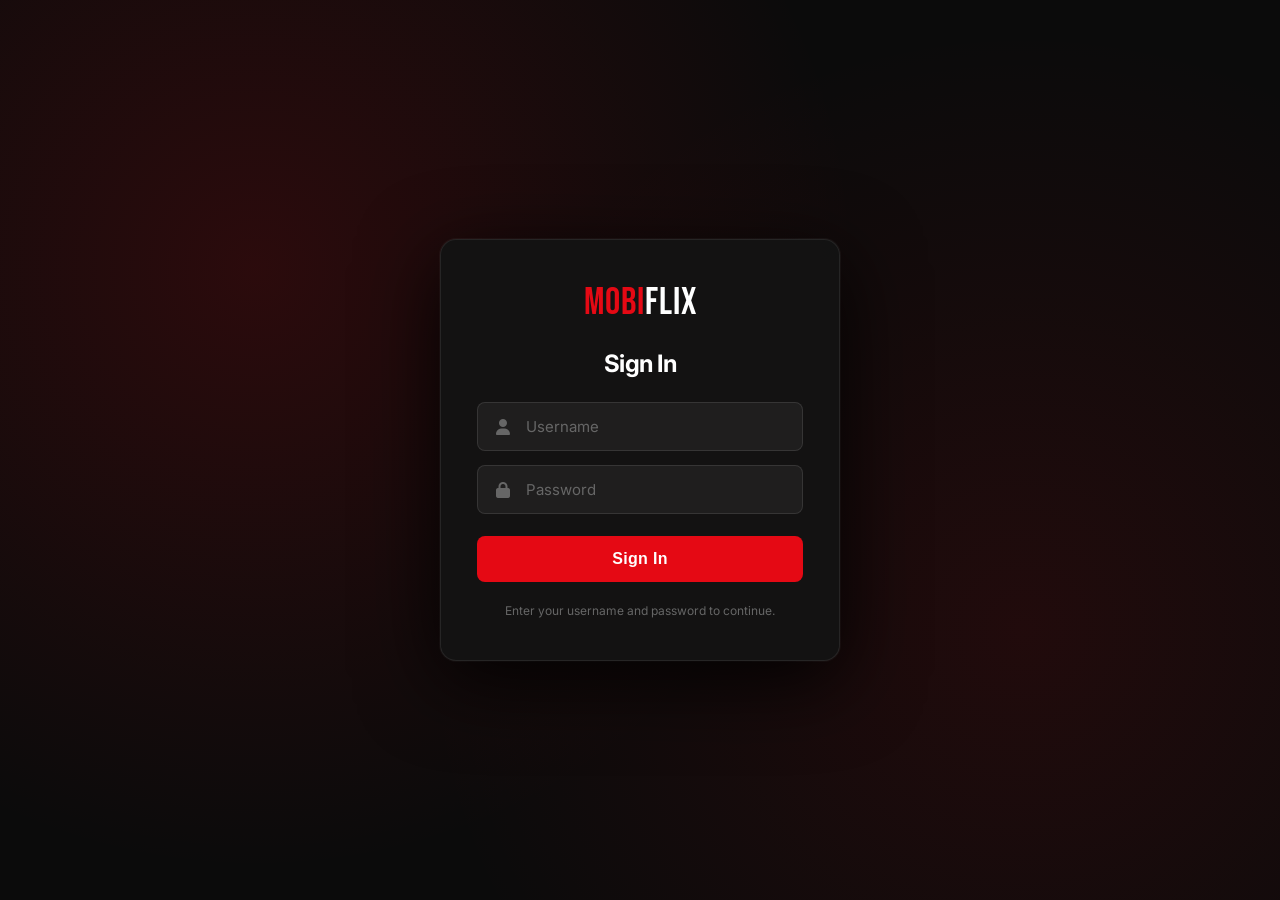
==== commit ea4f6a81: "Add files via upload" ====
--- a/index.html
+++ b/index.html
@@ -8,15 +8,18 @@
   <meta http-equiv="Expires" content="0">
   <title>MobiFlix</title>
 
-  <link rel="stylesheet" href="home.css?v=58">
-  <link rel="manifest" href="manifest.json?v=58">
+  <link rel="preconnect" href="https://fonts.googleapis.com">
+  <link rel="preconnect" href="https://fonts.gstatic.com" crossorigin>
+  <link href="https://fonts.googleapis.com/css2?family=Inter:wght@400;500;600;700;800;900&family=Bebas+Neue&display=swap" rel="stylesheet">
+  <link rel="stylesheet" href="home.css?v=60">
+  <link rel="manifest" href="manifest.json?v=60">
   <link rel="stylesheet" href="https://cdnjs.cloudflare.com/ajax/libs/font-awesome/6.5.1/css/all.min.css">
-  <script defer src="auth.js?v=58"></script>
-  <script defer src="home.js?v=58"></script>
+  <script defer src="auth.js?v=60"></script>
+  <script defer src="home.js?v=60"></script>
 
   <script>
     (function() {
-      const CURRENT_VERSION = 'v58';
+      const CURRENT_VERSION = 'v60';
       const CHECK_INTERVAL = 60000;
 
       async function checkForUpdates() {
@@ -214,27 +217,25 @@
             </select>
           </div>
           <div class="filter-group">
-            <label>Min Rating</label>
-            <select id="filter-rating">
-              <option value="">Any Rating</option>
-              <option value="9">9+ ⭐</option>
-              <option value="8">8+ ⭐</option>
-              <option value="7">7+ ⭐</option>
-              <option value="6">6+ ⭐</option>
-              <option value="5">5+ ⭐</option>
-            </select>
-          </div>
-          <div class="filter-group">
             <label>Genre</label>
             <select id="filter-genre">
               <option value="">All Genres</option>
               <option value="28">Action</option>
+              <option value="12">Adventure</option>
+              <option value="16">Animation</option>
               <option value="35">Comedy</option>
+              <option value="80">Crime</option>
               <option value="18">Drama</option>
+              <option value="10751">Family</option>
+              <option value="14">Fantasy</option>
+              <option value="36">History</option>
               <option value="27">Horror</option>
+              <option value="9648">Mystery</option>
               <option value="10749">Romance</option>
               <option value="878">Sci-Fi</option>
               <option value="53">Thriller</option>
+              <option value="10752">War</option>
+              <option value="37">Western</option>
             </select>
           </div>
           <div class="filter-group">
@@ -319,26 +320,25 @@
             </select>
           </div>
           <div class="filter-group">
-            <label>Min Rating</label>
-            <select id="vivamax-filter-rating">
-              <option value="">Any Rating</option>
-              <option value="9">9+ ⭐</option>
-              <option value="8">8+ ⭐</option>
-              <option value="7">7+ ⭐</option>
-              <option value="6">6+ ⭐</option>
-              <option value="5">5+ ⭐</option>
-            </select>
-          </div>
-          <div class="filter-group">
             <label>Genre</label>
             <select id="vivamax-filter-genre">
               <option value="">All Genres</option>
               <option value="28">Action</option>
+              <option value="12">Adventure</option>
+              <option value="16">Animation</option>
               <option value="35">Comedy</option>
+              <option value="80">Crime</option>
               <option value="18">Drama</option>
+              <option value="10751">Family</option>
+              <option value="14">Fantasy</option>
+              <option value="36">History</option>
               <option value="27">Horror</option>
+              <option value="9648">Mystery</option>
               <option value="10749">Romance</option>
+              <option value="878">Sci-Fi</option>
               <option value="53">Thriller</option>
+              <option value="10752">War</option>
+              <option value="37">Western</option>
             </select>
           </div>
           <div class="filter-group">
@@ -422,17 +422,6 @@
             </select>
           </div>
           <div class="filter-group">
-            <label>Min Rating</label>
-            <select id="genre-filter-rating">
-              <option value="">Any Rating</option>
-              <option value="9">9+ ⭐</option>
-              <option value="8">8+ ⭐</option>
-              <option value="7">7+ ⭐</option>
-              <option value="6">6+ ⭐</option>
-              <option value="5">5+ ⭐</option>
-            </select>
-          </div>
-          <div class="filter-group">
             <label>Country</label>
             <select id="genre-filter-country">
               <option value="">All Countries</option>
@@ -544,27 +533,25 @@
             </select>
           </div>
           <div class="filter-group">
-            <label>Min Rating</label>
-            <select id="provider-filter-rating">
-              <option value="">Any Rating</option>
-              <option value="9">9+ ⭐</option>
-              <option value="8">8+ ⭐</option>
-              <option value="7">7+ ⭐</option>
-              <option value="6">6+ ⭐</option>
-              <option value="5">5+ ⭐</option>
-            </select>
-          </div>
-          <div class="filter-group">
             <label>Genre</label>
             <select id="provider-filter-genre">
               <option value="">All Genres</option>
               <option value="28">Action</option>
+              <option value="12">Adventure</option>
+              <option value="16">Animation</option>
               <option value="35">Comedy</option>
+              <option value="80">Crime</option>
               <option value="18">Drama</option>
+              <option value="10751">Family</option>
+              <option value="14">Fantasy</option>
+              <option value="36">History</option>
               <option value="27">Horror</option>
+              <option value="9648">Mystery</option>
               <option value="10749">Romance</option>
               <option value="878">Sci-Fi</option>
               <option value="53">Thriller</option>
+              <option value="10752">War</option>
+              <option value="37">Western</option>
             </select>
           </div>
           <div class="filter-group">
--- a/home.css
+++ b/home.css
@@ -1,12 +1,69 @@
+/* ============================================================
+   MOBIFLIX — REDESIGNED CSS
+   Design only. Walang ginalaw na features.
+   ============================================================ */
+
+/* ===== DESIGN TOKENS ===== */
+:root {
+  --brand: #e50914;
+  --brand-hover: #ff0a16;
+  --brand-glow: rgba(229, 9, 20, 0.4);
+  --brand-soft: rgba(229, 9, 20, 0.12);
+
+  --bg-base: #0b0b0b;
+  --bg-elevated: #141414;
+  --bg-card: #1a1a1a;
+  --bg-glass: rgba(20, 20, 20, 0.85);
+
+  --text-primary: #ffffff;
+  --text-secondary: #b3b3b3;
+  --text-muted: #666666;
+
+  --accent-gold: #f5c518;
+  --accent-green: #22c55e;
+
+  --radius-sm: 8px;
+  --radius-md: 12px;
+  --radius-lg: 16px;
+
+  --shadow-card: 0 4px 20px rgba(0,0,0,0.5);
+  --shadow-hover: 0 12px 40px rgba(0,0,0,0.8), 0 0 30px var(--brand-glow);
+
+  --ease: cubic-bezier(0.2, 0, 0, 1);
+}
+
 /* ===== RESET & BASE ===== */
 * { margin: 0; padding: 0; box-sizing: border-box; }
 
+html { scroll-behavior: smooth; }
+
 body {
-  font-family: 'Segoe UI', system-ui, -apple-system, sans-serif;
-  background: #0b0b0b;
+  font-family: 'Inter', 'Segoe UI', system-ui, -apple-system, sans-serif;
+  background: var(--bg-base);
   color: #e5e5e5;
   overflow-x: hidden;
   padding-bottom: 120px;
+  -webkit-font-smoothing: antialiased;
+  -moz-osx-font-smoothing: grayscale;
+}
+
+/* ===== CUSTOM SCROLLBAR ===== */
+::-webkit-scrollbar { width: 8px; height: 8px; }
+::-webkit-scrollbar-track { background: transparent; }
+::-webkit-scrollbar-thumb {
+  background: rgba(255,255,255,0.15);
+  border-radius: 4px;
+}
+::-webkit-scrollbar-thumb:hover { background: var(--brand); }
+
+::selection { background: var(--brand); color: #fff; }
+
+button:focus-visible,
+a:focus-visible,
+input:focus-visible,
+select:focus-visible {
+  outline: 2px solid var(--brand);
+  outline-offset: 2px;
 }
 
 /* ===== NAVBAR ===== */
@@ -19,19 +76,24 @@
   padding: 16px 40px;
   background: linear-gradient(180deg, rgba(0,0,0,0.95) 0%, rgba(0,0,0,0.7) 70%, transparent 100%);
   z-index: 100;
+  backdrop-filter: blur(8px);
+  -webkit-backdrop-filter: blur(8px);
 }
 
 .nav-left { display: flex; align-items: center; gap: 32px; }
 
 .logo {
-  color: #e50914;
-  font-size: 26px;
-  font-weight: 800;
-  letter-spacing: -0.5px;
+  color: var(--brand);
+  font-family: 'Bebas Neue', 'Inter', sans-serif;
+  font-size: 30px;
+  font-weight: 400;
+  letter-spacing: 1px;
   text-decoration: none;
   text-transform: uppercase;
-}
-.logo span { color: #ffffff; }
+  transition: 0.3s var(--ease);
+}
+.logo:hover { transform: scale(1.04); }
+.logo span { color: var(--text-primary); }
 
 /* ===== NAV ICON BUTTONS ===== */
 .nav-right {
@@ -48,24 +110,28 @@
   height: 42px;
   border-radius: 50%;
   cursor: pointer;
-  transition: 0.2s;
+  transition: 0.25s var(--ease);
   display: flex;
   align-items: center;
   justify-content: center;
   font-size: 16px;
   position: relative;
+  backdrop-filter: blur(10px);
+  -webkit-backdrop-filter: blur(10px);
 }
 .nav-icon-btn:hover {
-  background: #e50914;
-  border-color: #e50914;
+  background: var(--brand);
+  border-color: var(--brand);
   transform: scale(1.08);
-}
+  box-shadow: 0 0 20px var(--brand-glow);
+}
+.nav-icon-btn:active { transform: scale(0.96); }
 
 .notif-badge {
   position: absolute;
   top: -4px;
   right: -4px;
-  background: #e50914;
+  background: var(--brand);
   color: #fff;
   font-size: 10px;
   font-weight: 700;
@@ -76,15 +142,24 @@
   align-items: center;
   justify-content: center;
   padding: 0 4px;
-  border: 2px solid #0b0b0b;
-}
-
-/* ===== BOTTOM NAVIGATION ===== */
+  border: 2px solid var(--bg-base);
+  box-shadow: 0 0 10px var(--brand-glow);
+  animation: badgePulse 2s infinite;
+}
+
+@keyframes badgePulse {
+  0%, 100% { box-shadow: 0 0 10px var(--brand-glow); }
+  50% { box-shadow: 0 0 20px var(--brand), 0 0 0 4px rgba(229,9,20,0.2); }
+}
+
+/* ===== BOTTOM NAVIGATION (Glassmorphism) ===== */
 .bottom-nav {
   position: fixed;
   bottom: 0; left: 0; right: 0;
-  height: 64px;
-  background: #141414;
+  height: 68px;
+  background: var(--bg-glass);
+  backdrop-filter: blur(20px) saturate(180%);
+  -webkit-backdrop-filter: blur(20px) saturate(180%);
   border-top: 1px solid rgba(255,255,255,0.08);
   display: flex;
   align-items: center;
@@ -98,21 +173,54 @@
   flex-direction: column;
   align-items: center;
   gap: 4px;
-  color: #888;
+  color: var(--text-muted);
   text-decoration: none;
   font-size: 10px;
-  font-weight: 500;
+  font-weight: 600;
   padding: 8px 6px;
   cursor: pointer;
-  transition: 0.2s;
+  transition: 0.25s var(--ease);
   flex: 1;
   text-align: center;
-}
-
-.bottom-nav-item i { font-size: 18px; }
-
-.bottom-nav-item:hover,
-.bottom-nav-item.active { color: #e50914; }
+  position: relative;
+  letter-spacing: 0.3px;
+}
+
+.bottom-nav-item i {
+  font-size: 19px;
+  transition: 0.25s var(--ease);
+}
+
+.bottom-nav-item:hover { color: var(--text-secondary); }
+.bottom-nav-item:hover i { transform: translateY(-2px); }
+
+.bottom-nav-item.active {
+  color: var(--brand);
+}
+
+.bottom-nav-item.active i {
+  transform: translateY(-1px);
+  filter: drop-shadow(0 0 8px var(--brand-glow));
+}
+
+.bottom-nav-item.active::before {
+  content: '';
+  position: absolute;
+  top: 0;
+  left: 50%;
+  transform: translateX(-50%);
+  width: 28px;
+  height: 3px;
+  background: var(--brand);
+  border-radius: 0 0 3px 3px;
+  box-shadow: 0 0 12px var(--brand);
+  animation: navIndicator 0.3s var(--ease);
+}
+
+@keyframes navIndicator {
+  from { width: 0; opacity: 0; }
+  to { width: 28px; opacity: 1; }
+}
 
 /* ===== HERO ===== */
 .hero {
@@ -124,24 +232,45 @@
   display: flex;
   align-items: flex-end;
   padding: 0 60px 100px;
-  transition: background-image 0.8s ease;
+  transition: background-image 0.8s var(--ease);
 }
 
 .hero-overlay {
   position: absolute;
   inset: 0;
   background:
-    linear-gradient(0deg, #0b0b0b 0%, rgba(11,11,11,0.7) 30%, transparent 70%),
+    linear-gradient(0deg, var(--bg-base) 0%, rgba(11,11,11,0.7) 30%, transparent 70%),
     linear-gradient(90deg, rgba(11,11,11,0.9) 0%, transparent 50%);
   pointer-events: none;
+}
+
+.hero::after {
+  content: '';
+  position: absolute;
+  inset: 0;
+  background: radial-gradient(
+    ellipse at center,
+    transparent 0%,
+    rgba(11,11,11,0.3) 70%,
+    rgba(11,11,11,0.7) 100%
+  );
+  pointer-events: none;
+  z-index: 1;
 }
 
 .hero-content {
   position: relative;
   z-index: 2;
   max-width: 650px;
-  animation: heroFadeIn 0.8s ease;
-}
+}
+
+.hero-content > * {
+  animation: heroFadeIn 0.8s var(--ease) backwards;
+}
+.hero-content h1 { animation-delay: 0.1s; }
+.hero-content .hero-meta { animation-delay: 0.2s; }
+.hero-content .hero-description { animation-delay: 0.3s; }
+.hero-content .hero-buttons { animation-delay: 0.4s; }
 
 @keyframes heroFadeIn {
   from { opacity: 0; transform: translateY(30px); }
@@ -149,13 +278,16 @@
 }
 
 .hero-content h1 {
-  font-size: 64px;
-  font-weight: 900;
-  color: #fff;
+  font-family: 'Bebas Neue', 'Inter', sans-serif;
+  font-size: 72px;
+  font-weight: 400;
+  color: var(--text-primary);
   margin-bottom: 20px;
-  line-height: 1.05;
-  letter-spacing: -1.5px;
-  text-shadow: 0 4px 30px rgba(0,0,0,0.9);
+  line-height: 1;
+  letter-spacing: 2px;
+  text-shadow:
+    0 4px 30px rgba(0,0,0,0.9),
+    0 0 80px rgba(229,9,20,0.25);
 }
 
 .hero-buttons { display: flex; gap: 14px; flex-wrap: wrap; }
@@ -163,36 +295,40 @@
 .btn-play {
   padding: 14px 36px;
   border: none;
-  border-radius: 8px;
+  border-radius: var(--radius-sm);
   font-size: 16px;
   font-weight: 700;
   cursor: pointer;
-  transition: all 0.25s cubic-bezier(0.2, 0, 0, 1);
+  transition: all 0.25s var(--ease);
   display: flex;
   align-items: center;
   gap: 10px;
   background: #fff;
-  color: #0b0b0b;
+  color: var(--bg-base);
   box-shadow: 0 4px 20px rgba(255,255,255,0.15);
+  position: relative;
+  overflow: hidden;
 }
 .btn-play:hover {
-  background: #e50914;
+  background: var(--brand);
   color: #fff;
   transform: scale(1.05);
-  box-shadow: 0 8px 30px rgba(229,9,20,0.4);
-}
+  box-shadow: 0 8px 30px var(--brand-glow);
+}
+.btn-play:active { transform: scale(0.97); }
 
 .btn-info {
   padding: 14px 32px;
   border: 2px solid rgba(255,255,255,0.3);
-  border-radius: 8px;
+  border-radius: var(--radius-sm);
   background: rgba(255,255,255,0.1);
   backdrop-filter: blur(10px);
+  -webkit-backdrop-filter: blur(10px);
   color: #fff;
   font-size: 16px;
   font-weight: 600;
   cursor: pointer;
-  transition: all 0.25s;
+  transition: all 0.25s var(--ease);
   display: flex;
   align-items: center;
   gap: 10px;
@@ -202,27 +338,54 @@
   border-color: #fff;
   transform: scale(1.03);
 }
-
-.hero-meta { display: flex; align-items: center; gap: 14px; margin-bottom: 14px; flex-wrap: wrap; }
-.hero-rating { color: #f5c518; font-size: 16px; font-weight: 600; }
-.hero-year { color: #ccc; font-size: 15px; }
+.btn-info:active { transform: scale(0.97); }
+
+.hero-meta {
+  display: flex;
+  align-items: center;
+  gap: 14px;
+  margin-bottom: 14px;
+  flex-wrap: wrap;
+}
+.hero-rating {
+  color: var(--accent-gold);
+  font-size: 16px;
+  font-weight: 700;
+  letter-spacing: 1px;
+}
+.hero-year { color: var(--text-secondary); font-size: 15px; }
 .hero-type {
-  background: #e50914; color: #fff;
-  font-size: 11px; font-weight: 700;
-  padding: 3px 10px; border-radius: 4px;
-  text-transform: uppercase; letter-spacing: 0.5px;
+  background: var(--brand);
+  color: #fff;
+  font-size: 11px;
+  font-weight: 700;
+  padding: 3px 10px;
+  border-radius: 4px;
+  text-transform: uppercase;
+  letter-spacing: 1px;
+  box-shadow: 0 0 12px var(--brand-glow);
 }
 
 .hero-description {
-  color: #ddd; font-size: 17px; line-height: 1.6;
-  margin-bottom: 28px; max-width: 600px;
-  display: -webkit-box; -webkit-line-clamp: 3;
-  -webkit-box-orient: vertical; overflow: hidden;
+  color: #ddd;
+  font-size: 17px;
+  line-height: 1.6;
+  margin-bottom: 28px;
+  max-width: 600px;
+  display: -webkit-box;
+  -webkit-line-clamp: 3;
+  -webkit-box-orient: vertical;
+  overflow: hidden;
   text-shadow: 0 2px 12px rgba(0,0,0,0.9);
 }
 
 /* ===== CONTENT ===== */
-.content { position: relative; z-index: 3; margin-top: -80px; padding: 0 40px 60px; }
+.content {
+  position: relative;
+  z-index: 3;
+  margin-top: -80px;
+  padding: 0 40px 60px;
+}
 
 .row { margin-bottom: 44px; }
 
@@ -234,32 +397,44 @@
 }
 
 .row h2 {
-  font-size: 24px;
+  font-size: 22px;
   font-weight: 700;
-  color: #fff;
+  color: var(--text-primary);
   display: flex;
   align-items: center;
   gap: 12px;
+  letter-spacing: -0.3px;
 }
 
 .row h2::before {
   content: '';
   width: 4px;
-  height: 24px;
-  background: #e50914;
+  height: 22px;
+  background: var(--brand);
   border-radius: 2px;
   display: inline-block;
+  box-shadow: 0 0 10px var(--brand-glow);
 }
 
 .view-all-btn {
-  background: transparent; color: #aaa;
+  background: transparent;
+  color: var(--text-secondary);
   border: 1px solid rgba(255,255,255,0.1);
-  padding: 6px 16px; border-radius: 60px;
-  font-size: 13px; font-weight: 500;
-  cursor: pointer; transition: 0.2s;
+  padding: 6px 16px;
+  border-radius: 60px;
+  font-size: 13px;
+  font-weight: 500;
+  cursor: pointer;
+  transition: 0.25s var(--ease);
   white-space: nowrap;
 }
-.view-all-btn:hover { background: #e50914; color: #fff; border-color: #e50914; }
+.view-all-btn:hover {
+  background: var(--brand);
+  color: #fff;
+  border-color: var(--brand);
+  transform: translateX(4px);
+  box-shadow: 0 0 20px var(--brand-glow);
+}
 
 /* ===== CONTINUE WATCHING ===== */
 .continue-scroll {
@@ -271,6 +446,7 @@
   -webkit-overflow-scrolling: touch;
   scrollbar-width: thin;
   scrollbar-color: #333 transparent;
+  scroll-snap-type: x proximity;
 }
 .continue-scroll::-webkit-scrollbar { height: 4px; }
 .continue-scroll::-webkit-scrollbar-thumb { background: #333; border-radius: 4px; }
@@ -279,22 +455,23 @@
   flex-shrink: 0;
   width: 220px;
   cursor: pointer;
-  transition: transform 0.3s;
+  transition: transform 0.35s var(--ease);
   position: relative;
-}
-.continue-card:hover { transform: translateY(-4px); }
+  scroll-snap-align: start;
+}
+.continue-card:hover { transform: translateY(-6px); }
 
 .continue-card img {
   width: 100%;
   aspect-ratio: 16 / 9;
   object-fit: cover;
-  border-radius: 10px;
-  background: #1a1a1a;
-  box-shadow: 0 4px 15px rgba(0,0,0,0.4);
-  transition: box-shadow 0.3s;
+  border-radius: var(--radius-md);
+  background: var(--bg-card);
+  box-shadow: var(--shadow-card);
+  transition: box-shadow 0.35s var(--ease);
 }
 .continue-card:hover img {
-  box-shadow: 0 12px 40px rgba(0,0,0,0.8), 0 0 30px rgba(229,9,20,0.3);
+  box-shadow: var(--shadow-hover);
 }
 
 .continue-progress {
@@ -306,18 +483,20 @@
   background: rgba(255,255,255,0.2);
   border-radius: 2px;
   overflow: hidden;
+  backdrop-filter: blur(4px);
 }
 .continue-progress-bar {
   height: 100%;
-  background: #e50914;
+  background: linear-gradient(90deg, var(--brand), var(--brand-hover));
   border-radius: 2px;
-  transition: width 0.3s;
+  transition: width 0.3s var(--ease);
+  box-shadow: 0 0 8px var(--brand-glow);
 }
 
 .continue-title {
   font-size: 13px;
   font-weight: 600;
-  color: #fff;
+  color: var(--text-primary);
   margin-top: 8px;
   display: -webkit-box;
   -webkit-line-clamp: 1;
@@ -327,7 +506,7 @@
 
 .continue-subtitle {
   font-size: 11px;
-  color: #888;
+  color: var(--text-muted);
   margin-top: 2px;
 }
 
@@ -341,26 +520,30 @@
   -webkit-overflow-scrolling: touch;
   scrollbar-width: thin;
   scrollbar-color: #333 transparent;
+  scroll-snap-type: x proximity;
 }
 .horizontal-scroll::-webkit-scrollbar { height: 4px; }
 .horizontal-scroll::-webkit-scrollbar-track { background: transparent; }
 .horizontal-scroll::-webkit-scrollbar-thumb { background: #333; border-radius: 4px; }
-.horizontal-scroll::-webkit-scrollbar-thumb:hover { background: #e50914; }
+.horizontal-scroll::-webkit-scrollbar-thumb:hover { background: var(--brand); }
 
 .horizontal-scroll img {
   width: 180px;
   aspect-ratio: 2 / 3;
   object-fit: cover;
-  border-radius: 10px;
+  border-radius: var(--radius-md);
   cursor: pointer;
   flex-shrink: 0;
-  transition: all 0.35s cubic-bezier(0.2, 0, 0, 1);
-  background: #1a1a1a;
-  box-shadow: 0 4px 15px rgba(0,0,0,0.4);
+  transition: all 0.4s var(--ease);
+  background: var(--bg-card);
+  box-shadow: var(--shadow-card);
+  scroll-snap-align: start;
 }
 .horizontal-scroll img:hover {
-  transform: scale(1.08) translateY(-6px);
-  box-shadow: 0 20px 50px rgba(0,0,0,0.9), 0 0 40px rgba(229,9,20,0.25);
+  transform: scale(1.08) translateY(-8px);
+  box-shadow:
+    var(--shadow-hover),
+    0 0 0 2px rgba(255,255,255,0.1);
   z-index: 5;
 }
 
@@ -372,6 +555,7 @@
   padding: 12px 0 20px;
   scrollbar-width: none;
   -webkit-overflow-scrolling: touch;
+  scroll-snap-type: x proximity;
 }
 .top10-scroll::-webkit-scrollbar { display: none; }
 
@@ -381,32 +565,42 @@
   display: flex;
   align-items: center;
   cursor: pointer;
-  transition: transform 0.3s;
+  transition: transform 0.35s var(--ease);
   padding-right: 12px;
-}
-.top10-item:hover { transform: scale(1.08); }
+  scroll-snap-align: start;
+}
+.top10-item:hover { transform: scale(1.06); }
 
 .top10-number {
-  font-size: 120px;
-  font-weight: 900;
-  color: #0b0b0b;
+  font-family: 'Bebas Neue', 'Arial Black', sans-serif;
+  font-size: 130px;
+  font-weight: 400;
+  color: transparent;
   -webkit-text-stroke: 3px #555;
   line-height: 0.8;
-  margin-right: -20px;
+  margin-right: -22px;
   z-index: 1;
-  font-family: 'Arial Black', 'Segoe UI', sans-serif;
-  letter-spacing: -8px;
+  letter-spacing: -4px;
   pointer-events: none;
+  transition: 0.3s var(--ease);
+}
+.top10-item:hover .top10-number {
+  -webkit-text-stroke-color: var(--brand);
+  filter: drop-shadow(0 0 12px var(--brand-glow));
 }
 
 .top10-item img {
   width: 140px;
   aspect-ratio: 2/3;
   object-fit: cover;
-  border-radius: 8px;
+  border-radius: var(--radius-sm);
   position: relative;
   z-index: 2;
   box-shadow: 0 8px 30px rgba(0,0,0,0.7);
+  transition: box-shadow 0.35s var(--ease);
+}
+.top10-item:hover img {
+  box-shadow: var(--shadow-hover);
 }
 
 /* ===== STREAMING PROVIDERS ROW ===== */
@@ -424,18 +618,18 @@
 .providers-scroll::-webkit-scrollbar { height: 4px; }
 .providers-scroll::-webkit-scrollbar-track { background: transparent; }
 .providers-scroll::-webkit-scrollbar-thumb { background: #333; border-radius: 4px; }
-.providers-scroll::-webkit-scrollbar-thumb:hover { background: #e50914; }
+.providers-scroll::-webkit-scrollbar-thumb:hover { background: var(--brand); }
 
 .provider-card {
   flex-shrink: 0;
   width: 170px;
   height: 95px;
-  border-radius: 14px;
+  border-radius: var(--radius-lg);
   display: flex;
   align-items: center;
   justify-content: center;
   cursor: pointer;
-  transition: all 0.35s cubic-bezier(0.2, 0, 0, 1);
+  transition: all 0.35s var(--ease);
   overflow: hidden;
   padding: 18px;
   border: 2px solid rgba(255,255,255,0.08);
@@ -449,13 +643,13 @@
   inset: 0;
   background: linear-gradient(135deg, rgba(255,255,255,0.12), transparent);
   opacity: 0;
-  transition: opacity 0.3s;
+  transition: opacity 0.3s var(--ease);
   pointer-events: none;
 }
 .provider-card:hover::before { opacity: 1; }
 
 .provider-card:hover {
-  transform: translateY(-4px) scale(1.05);
+  transform: translateY(-6px) scale(1.05);
   box-shadow: 0 12px 40px rgba(0,0,0,0.8), 0 0 30px currentColor;
   border-color: currentColor;
 }
@@ -484,12 +678,13 @@
 .search-modal {
   position: fixed;
   inset: 0;
-  background: #0b0b0b;
+  background: var(--bg-base);
   z-index: 600;
   display: none;
   flex-direction: column;
   overflow-y: auto;
   padding: 0 40px 140px 40px;
+  animation: pageFadeIn 0.3s var(--ease);
 }
 .view-all-page.open,
 .my-list-page.open,
@@ -497,10 +692,15 @@
 .user-profile-page.open,
 .search-modal.open { display: flex; }
 
+@keyframes pageFadeIn {
+  from { opacity: 0; transform: translateY(10px); }
+  to { opacity: 1; transform: translateY(0); }
+}
+
 .view-all-header {
   position: sticky;
   top: 0;
-  background: #0b0b0b;
+  background: var(--bg-base);
   padding: 20px 0;
   display: flex;
   align-items: center;
@@ -510,7 +710,12 @@
   margin-bottom: 24px;
 }
 
-.view-all-header h2 { font-size: 26px; font-weight: 700; color: #fff; }
+.view-all-header h2 {
+  font-size: 24px;
+  font-weight: 700;
+  color: var(--text-primary);
+  letter-spacing: -0.5px;
+}
 
 /* ===== BACK BUTTONS ===== */
 .back-btn {
@@ -522,14 +727,19 @@
   font-size: 14px;
   font-weight: 500;
   cursor: pointer;
-  transition: 0.2s;
+  transition: 0.25s var(--ease);
   display: flex;
   align-items: center;
   gap: 8px;
 }
-.back-btn:hover { background: #e50914; border-color: #e50914; }
-
-/* ===== FIXED BACK BUTTON (DETAILS + TRAILER) ===== */
+.back-btn:hover {
+  background: var(--brand);
+  border-color: var(--brand);
+  transform: translateX(-3px);
+  box-shadow: 0 0 20px var(--brand-glow);
+}
+
+/* ===== FIXED BACK BUTTON ===== */
 .fixed-back-btn {
   position: fixed !important;
   top: 16px !important;
@@ -543,7 +753,7 @@
   font-size: 14px;
   font-weight: 600;
   cursor: pointer;
-  transition: 0.2s;
+  transition: 0.25s var(--ease);
   display: flex;
   align-items: center;
   gap: 8px;
@@ -554,9 +764,10 @@
   font-family: inherit;
 }
 .fixed-back-btn:hover {
-  background: #e50914;
-  border-color: #e50914;
+  background: var(--brand);
+  border-color: var(--brand);
   transform: scale(1.05);
+  box-shadow: 0 0 30px var(--brand-glow);
 }
 
 /* ===== GRID — 4 PER ROW ===== */
@@ -572,28 +783,29 @@
   width: 100%;
   aspect-ratio: 2 / 3;
   object-fit: cover;
-  border-radius: 8px;
-  cursor: pointer;
-  transition: transform 0.3s, box-shadow 0.3s;
-  background: #1a1a1a;
+  border-radius: var(--radius-sm);
+  cursor: pointer;
+  transition: transform 0.35s var(--ease), box-shadow 0.35s var(--ease);
+  background: var(--bg-card);
 }
 .view-all-grid img:hover,
 .my-list-grid img:hover {
-  transform: scale(1.05);
-  box-shadow: 0 12px 40px rgba(0,0,0,0.8), 0 0 30px rgba(229,9,20,0.2);
+  transform: scale(1.05) translateY(-4px);
+  box-shadow: var(--shadow-hover);
 }
 
 .view-all-loading, .view-all-end {
   text-align: center;
   padding: 40px 20px;
-  color: #666;
+  color: var(--text-muted);
   font-size: 16px;
 }
+.view-all-loading i { color: var(--brand); }
 
 /* ===== MY LIST EMPTY ===== */
 .my-list-empty {
   text-align: center;
-  color: #666;
+  color: var(--text-muted);
   padding: 80px 20px;
 }
 .my-list-empty i {
@@ -607,63 +819,100 @@
 /* ===== GENRE/MORE PAGE ===== */
 .more-list { display: flex; flex-direction: column; gap: 4px; }
 .more-list a {
-  color: #ccc; text-decoration: none; font-size: 18px;
-  padding: 18px 20px; cursor: pointer; transition: 0.2s;
-  border-radius: 8px; border-left: 3px solid transparent;
+  color: var(--text-secondary);
+  text-decoration: none;
+  font-size: 17px;
+  padding: 18px 20px;
+  cursor: pointer;
+  transition: 0.25s var(--ease);
+  border-radius: var(--radius-sm);
+  border-left: 3px solid transparent;
+  font-weight: 500;
 }
 .more-list a:hover {
   background: rgba(255,255,255,0.04);
-  color: #fff; border-left-color: #e50914;
+  color: var(--text-primary);
+  border-left-color: var(--brand);
+  padding-left: 28px;
 }
 
 /* ===== SEARCH ===== */
 .search-container {
-  display: flex; align-items: center; gap: 12px;
+  display: flex;
+  align-items: center;
+  gap: 12px;
   background: rgba(255,255,255,0.06);
   border: 1px solid rgba(255,255,255,0.1);
-  border-radius: 12px; padding: 14px 22px;
-  width: 100%; max-width: 600px; margin-bottom: 30px;
-}
-.search-container i { color: #aaa; font-size: 18px; }
+  border-radius: var(--radius-md);
+  padding: 14px 22px;
+  width: 100%;
+  max-width: 600px;
+  margin-bottom: 30px;
+  transition: 0.25s var(--ease);
+}
+.search-container:focus-within {
+  border-color: var(--brand);
+  box-shadow: 0 0 20px var(--brand-glow);
+}
+.search-container i { color: var(--text-muted); font-size: 18px; }
 .search-container input {
-  background: transparent; border: none; color: #fff;
-  font-size: 18px; outline: none; width: 100%;
-}
-.search-container input::placeholder { color: #666; }
+  background: transparent;
+  border: none;
+  color: #fff;
+  font-size: 18px;
+  outline: none;
+  width: 100%;
+}
+.search-container input::placeholder { color: var(--text-muted); }
+
 .search-modal .results {
-  display: grid; grid-template-columns: repeat(4, 1fr);
-  gap: 16px; width: 100%;
+  display: grid;
+  grid-template-columns: repeat(4, 1fr);
+  gap: 16px;
+  width: 100%;
 }
 .search-modal .results img {
-  width: 100%; aspect-ratio: 2 / 3;
-  object-fit: cover; border-radius: 8px;
-  cursor: pointer; transition: transform 0.3s, box-shadow 0.3s;
-  background: #1a1a1a;
+  width: 100%;
+  aspect-ratio: 2 / 3;
+  object-fit: cover;
+  border-radius: var(--radius-sm);
+  cursor: pointer;
+  transition: transform 0.35s var(--ease), box-shadow 0.35s var(--ease);
+  background: var(--bg-card);
 }
 .search-modal .results img:hover {
-  transform: scale(1.05);
-  box-shadow: 0 8px 30px rgba(229,9,20,0.2);
+  transform: scale(1.05) translateY(-4px);
+  box-shadow: var(--shadow-hover);
 }
 
 /* ===== MODAL ===== */
 .modal {
-  position: fixed; inset: 0;
+  position: fixed;
+  inset: 0;
   background: rgba(0,0,0,0.9);
   backdrop-filter: blur(8px);
-  display: none; justify-content: center; align-items: flex-start;
-  z-index: 700; padding: 40px 20px; overflow-y: auto;
+  -webkit-backdrop-filter: blur(8px);
+  display: none;
+  justify-content: center;
+  align-items: flex-start;
+  z-index: 700;
+  padding: 40px 20px;
+  overflow-y: auto;
   -webkit-overflow-scrolling: touch;
 }
 .modal-content {
-  background: #141414; border-radius: 16px;
-  width: 100%; max-width: 880px;
-  overflow: hidden; position: relative;
+  background: var(--bg-elevated);
+  border-radius: var(--radius-lg);
+  width: 100%;
+  max-width: 880px;
+  overflow: hidden;
+  position: relative;
   box-shadow: 0 20px 80px rgba(0,0,0,0.9);
-  animation: modalIn 0.3s ease;
+  animation: modalIn 0.35s var(--ease);
 }
 @keyframes modalIn {
-  0% { opacity: 0; transform: translateY(20px); }
-  100% { opacity: 1; transform: translateY(0); }
+  0% { opacity: 0; transform: translateY(20px) scale(0.98); }
+  100% { opacity: 1; transform: translateY(0) scale(1); }
 }
 
 /* ===== DETAILS VIEW ===== */
@@ -686,12 +935,12 @@
 .details-poster-overlay {
   position: absolute;
   inset: 0;
-  background: linear-gradient(0deg, #141414 0%, rgba(20,20,20,0.4) 50%, transparent 100%);
+  background: linear-gradient(0deg, var(--bg-elevated) 0%, rgba(20,20,20,0.4) 50%, transparent 100%);
 }
 
 .details-body {
   padding: 0 28px 28px;
-  background: #141414;
+  background: var(--bg-elevated);
   margin-top: -60px;
   position: relative;
   z-index: 2;
@@ -699,10 +948,11 @@
 }
 
 .details-body h2 {
-  font-size: 32px;
+  font-size: 30px;
   font-weight: 700;
-  color: #fff;
+  color: var(--text-primary);
   margin-bottom: 12px;
+  letter-spacing: -0.5px;
 }
 
 .details-meta {
@@ -712,12 +962,12 @@
   gap: 10px;
   margin-bottom: 20px;
   font-size: 16px;
-  color: #ccc;
+  color: var(--text-secondary);
   flex-wrap: wrap;
 }
 
 .details-rating {
-  color: #e50914;
+  color: var(--accent-gold);
   font-weight: 700;
   font-size: 22px;
 }
@@ -725,7 +975,7 @@
 .details-sep { color: #444; }
 
 .details-year, .details-runtime {
-  color: #ccc;
+  color: var(--text-secondary);
   font-size: 16px;
 }
 
@@ -745,22 +995,25 @@
   min-width: 150px;
   padding: 14px 28px;
   border: none;
-  border-radius: 8px;
+  border-radius: var(--radius-sm);
   background: #fff;
-  color: #0b0b0b;
+  color: var(--bg-base);
   font-size: 16px;
   font-weight: 700;
   cursor: pointer;
-  transition: 0.2s;
+  transition: 0.25s var(--ease);
   display: flex;
   align-items: center;
   justify-content: center;
   gap: 8px;
 }
 .btn-play-now:hover {
-  background: #e0e0e0;
-  transform: scale(1.02);
-}
+  background: var(--brand);
+  color: #fff;
+  transform: scale(1.03);
+  box-shadow: 0 8px 30px var(--brand-glow);
+}
+.btn-play-now:active { transform: scale(0.97); }
 
 /* ===== TRAILER BUTTON ===== */
 .btn-trailer {
@@ -769,24 +1022,26 @@
   min-width: 150px;
   padding: 14px 28px;
   border: 1px solid rgba(229,9,20,0.5);
-  border-radius: 8px;
+  border-radius: var(--radius-sm);
   background: rgba(229,9,20,0.15);
   color: #ff6b6b;
   font-size: 16px;
   font-weight: 700;
   cursor: pointer;
-  transition: 0.2s;
+  transition: 0.25s var(--ease);
   display: flex;
   align-items: center;
   justify-content: center;
   gap: 8px;
 }
 .btn-trailer:hover {
-  background: #e50914;
-  color: #fff;
-  border-color: #e50914;
-  transform: scale(1.02);
-}
+  background: var(--brand);
+  color: #fff;
+  border-color: var(--brand);
+  transform: scale(1.03);
+  box-shadow: 0 8px 30px var(--brand-glow);
+}
+.btn-trailer:active { transform: scale(0.97); }
 
 .btn-add-list {
   flex: 1;
@@ -794,13 +1049,13 @@
   min-width: 150px;
   padding: 14px 28px;
   border: 1px solid rgba(255,255,255,0.2);
-  border-radius: 8px;
+  border-radius: var(--radius-sm);
   background: rgba(255,255,255,0.08);
   color: #fff;
   font-size: 16px;
   font-weight: 700;
   cursor: pointer;
-  transition: 0.2s;
+  transition: 0.25s var(--ease);
   display: flex;
   align-items: center;
   justify-content: center;
@@ -823,7 +1078,7 @@
 .section-title {
   font-size: 18px;
   font-weight: 700;
-  color: #fff;
+  color: var(--text-primary);
   margin-bottom: 16px;
   display: flex;
   align-items: center;
@@ -854,13 +1109,13 @@
   flex-shrink: 0;
   background: rgba(255,255,255,0.06);
   border: 1px solid rgba(255,255,255,0.12);
-  color: #ccc;
+  color: var(--text-secondary);
   padding: 8px 18px;
   border-radius: 60px;
   font-size: 13px;
   font-weight: 600;
   cursor: pointer;
-  transition: 0.2s;
+  transition: 0.25s var(--ease);
   white-space: nowrap;
   position: relative;
   display: inline-flex;
@@ -870,11 +1125,13 @@
 .season-btn:hover {
   background: rgba(255,255,255,0.12);
   color: #fff;
+  transform: translateY(-2px);
 }
 .season-btn.active {
-  background: #e50914;
-  border-color: #e50914;
-  color: #fff;
+  background: var(--brand);
+  border-color: var(--brand);
+  color: #fff;
+  box-shadow: 0 0 20px var(--brand-glow);
 }
 
 .season-btn.upcoming {
@@ -892,7 +1149,7 @@
   right: 4px;
   width: 6px;
   height: 6px;
-  background: #22c55e;
+  background: var(--accent-green);
   border-radius: 50%;
   animation: pulse-green 1.5s infinite;
 }
@@ -904,9 +1161,9 @@
 
 /* ===== SEASONS INFO BAR ===== */
 .seasons-info {
-  background: rgba(229, 9, 20, 0.1);
+  background: var(--brand-soft);
   border: 1px solid rgba(229, 9, 20, 0.3);
-  border-radius: 8px;
+  border-radius: var(--radius-sm);
   padding: 10px 16px;
   margin-bottom: 12px;
   font-size: 13px;
@@ -926,11 +1183,11 @@
 .episodes-summary {
   background: rgba(255, 255, 255, 0.04);
   border: 1px solid rgba(255, 255, 255, 0.08);
-  border-radius: 8px;
+  border-radius: var(--radius-sm);
   padding: 10px 14px;
   margin-bottom: 12px;
   font-size: 13px;
-  color: #ccc;
+  color: var(--text-secondary);
   display: flex;
   align-items: center;
   gap: 6px;
@@ -959,10 +1216,10 @@
   gap: 14px;
   background: rgba(255,255,255,0.04);
   border: 1px solid rgba(255,255,255,0.06);
-  border-radius: 10px;
+  border-radius: var(--radius-md);
   padding: 12px;
   cursor: pointer;
-  transition: 0.25s;
+  transition: 0.3s var(--ease);
   align-items: center;
   position: relative;
 }
@@ -970,15 +1227,16 @@
   background: rgba(255,255,255,0.08);
   border-color: rgba(229,9,20,0.4);
   transform: translateX(4px);
+  box-shadow: -4px 0 20px rgba(229,9,20,0.15);
 }
 
 .episode-thumb {
   flex-shrink: 0;
   width: 130px;
   aspect-ratio: 16 / 9;
-  border-radius: 8px;
+  border-radius: var(--radius-sm);
   object-fit: cover;
-  background: #1a1a1a;
+  background: var(--bg-card);
 }
 
 .episode-info {
@@ -989,7 +1247,7 @@
 .episode-number {
   font-size: 11px;
   font-weight: 700;
-  color: #e50914;
+  color: var(--brand);
   text-transform: uppercase;
   letter-spacing: 0.5px;
   margin-bottom: 4px;
@@ -998,7 +1256,7 @@
 .episode-name {
   font-size: 14px;
   font-weight: 600;
-  color: #fff;
+  color: var(--text-primary);
   margin-bottom: 4px;
   display: -webkit-box;
   -webkit-line-clamp: 2;
@@ -1008,7 +1266,7 @@
 
 .episode-overview {
   font-size: 12px;
-  color: #888;
+  color: var(--text-muted);
   line-height: 1.4;
   display: -webkit-box;
   -webkit-line-clamp: 2;
@@ -1021,25 +1279,26 @@
   width: 36px;
   height: 36px;
   border-radius: 50%;
-  background: #e50914;
+  background: var(--brand);
   color: #fff;
   display: flex;
   align-items: center;
   justify-content: center;
   font-size: 13px;
-  transition: 0.2s;
+  transition: 0.25s var(--ease);
 }
 .episode-item:hover .episode-play-icon {
   transform: scale(1.15);
-  box-shadow: 0 0 20px rgba(229,9,20,0.5);
+  box-shadow: 0 0 20px var(--brand-glow);
 }
 
 .episodes-loading {
   text-align: center;
-  color: #666;
+  color: var(--text-muted);
   padding: 20px;
   font-size: 14px;
 }
+.episodes-loading i { color: var(--brand); }
 
 /* ===== EPISODE PROGRESS ===== */
 .episode-item.watched::after {
@@ -1047,7 +1306,7 @@
   position: absolute;
   top: 8px;
   right: 8px;
-  background: #22c55e;
+  background: var(--accent-green);
   color: #fff;
   width: 20px;
   height: 20px;
@@ -1063,7 +1322,7 @@
 
 .episode-item.watched .episode-number::after {
   content: ' • Watched';
-  color: #22c55e;
+  color: var(--accent-green);
   font-size: 10px;
 }
 
@@ -1100,7 +1359,7 @@
   width: 100px;
   text-align: center;
   cursor: pointer;
-  transition: transform 0.25s;
+  transition: transform 0.3s var(--ease);
 }
 .cast-card:hover { transform: translateY(-4px); }
 
@@ -1109,19 +1368,19 @@
   height: 100px;
   border-radius: 50%;
   object-fit: cover;
-  background: #1a1a1a;
+  background: var(--bg-card);
   border: 2px solid rgba(255,255,255,0.1);
-  transition: border-color 0.25s;
+  transition: border-color 0.3s var(--ease), box-shadow 0.3s var(--ease);
 }
 .cast-card:hover img {
-  border-color: #e50914;
-  box-shadow: 0 0 20px rgba(229,9,20,0.4);
+  border-color: var(--brand);
+  box-shadow: 0 0 20px var(--brand-glow);
 }
 
 .cast-card .cast-name {
   font-size: 12px;
   font-weight: 600;
-  color: #fff;
+  color: var(--text-primary);
   margin-top: 8px;
   line-height: 1.3;
   display: -webkit-box;
@@ -1132,7 +1391,7 @@
 
 .cast-card .cast-role {
   font-size: 11px;
-  color: #888;
+  color: var(--text-muted);
   margin-top: 2px;
   display: -webkit-box;
   -webkit-line-clamp: 2;
@@ -1157,24 +1416,26 @@
   -webkit-overflow-scrolling: touch;
   scrollbar-width: thin;
   scrollbar-color: #333 transparent;
+  scroll-snap-type: x proximity;
 }
 .similar-scroll::-webkit-scrollbar { height: 4px; }
 .similar-scroll::-webkit-scrollbar-thumb { background: #333; border-radius: 4px; }
-.similar-scroll::-webkit-scrollbar-thumb:hover { background: #e50914; }
+.similar-scroll::-webkit-scrollbar-thumb:hover { background: var(--brand); }
 
 .similar-scroll img {
   width: 130px;
   flex-shrink: 0;
   aspect-ratio: 2 / 3;
   object-fit: cover;
-  border-radius: 8px;
-  cursor: pointer;
-  background: #1a1a1a;
-  transition: transform 0.3s, box-shadow 0.3s;
+  border-radius: var(--radius-sm);
+  cursor: pointer;
+  background: var(--bg-card);
+  transition: transform 0.35s var(--ease), box-shadow 0.35s var(--ease);
+  scroll-snap-align: start;
 }
 .similar-scroll img:hover {
-  transform: scale(1.05);
-  box-shadow: 0 8px 30px rgba(229,9,20,0.3);
+  transform: scale(1.08) translateY(-4px);
+  box-shadow: var(--shadow-hover);
 }
 
 /* ===== TRAILER MODAL ===== */
@@ -1196,7 +1457,7 @@
   position: relative;
   width: 100%;
   max-width: 1000px;
-  animation: trailerIn 0.3s ease;
+  animation: trailerIn 0.3s var(--ease);
 }
 
 @keyframes trailerIn {
@@ -1208,7 +1469,7 @@
   width: 100%;
   aspect-ratio: 16 / 9;
   background: #000;
-  border-radius: 12px;
+  border-radius: var(--radius-md);
   overflow: hidden;
   box-shadow: 0 20px 80px rgba(0,0,0,0.9);
 }
@@ -1225,8 +1486,8 @@
   align-items: center;
   gap: 20px;
   padding: 24px;
-  background: linear-gradient(135deg, rgba(229,9,20,0.15), rgba(229,9,20,0.05));
-  border-radius: 16px;
+  background: linear-gradient(135deg, var(--brand-soft), rgba(229,9,20,0.05));
+  border-radius: var(--radius-lg);
   border: 1px solid rgba(229,9,20,0.2);
   margin-bottom: 28px;
 }
@@ -1235,26 +1496,26 @@
   width: 80px;
   height: 80px;
   border-radius: 50%;
-  background: linear-gradient(135deg, #e50914, #b00710);
+  background: linear-gradient(135deg, var(--brand), #b00710);
   display: flex;
   align-items: center;
   justify-content: center;
   font-size: 36px;
   color: #fff;
   flex-shrink: 0;
-  box-shadow: 0 8px 30px rgba(229,9,20,0.4);
+  box-shadow: 0 8px 30px var(--brand-glow);
 }
 
 .profile-info h3 {
   font-size: 24px;
   font-weight: 700;
-  color: #fff;
+  color: var(--text-primary);
   margin-bottom: 4px;
 }
 
 .profile-info p {
   font-size: 14px;
-  color: #888;
+  color: var(--text-muted);
 }
 
 .profile-section {
@@ -1264,7 +1525,7 @@
 .profile-section-title {
   font-size: 18px;
   font-weight: 700;
-  color: #fff;
+  color: var(--text-primary);
   margin-bottom: 16px;
   display: flex;
   align-items: center;
@@ -1272,7 +1533,7 @@
 }
 
 .profile-section-title i {
-  color: #e50914;
+  color: var(--brand);
 }
 
 /* Watch History Grid */
@@ -1286,20 +1547,20 @@
   width: 100%;
   aspect-ratio: 2 / 3;
   object-fit: cover;
-  border-radius: 8px;
-  cursor: pointer;
-  background: #1a1a1a;
-  transition: transform 0.3s, box-shadow 0.3s;
+  border-radius: var(--radius-sm);
+  cursor: pointer;
+  background: var(--bg-card);
+  transition: transform 0.35s var(--ease), box-shadow 0.35s var(--ease);
 }
 .history-grid img:hover {
-  transform: scale(1.05);
-  box-shadow: 0 8px 30px rgba(229,9,20,0.3);
+  transform: scale(1.05) translateY(-4px);
+  box-shadow: var(--shadow-hover);
 }
 
 .history-empty {
   text-align: center;
   padding: 40px 20px;
-  color: #666;
+  color: var(--text-muted);
 }
 .history-empty i {
   font-size: 48px;
@@ -1317,18 +1578,21 @@
   border: 1px solid rgba(229,9,20,0.4);
   color: #ff6b6b;
   padding: 10px 20px;
-  border-radius: 8px;
+  border-radius: var(--radius-sm);
   font-size: 13px;
   font-weight: 600;
   cursor: pointer;
-  transition: 0.2s;
+  transition: 0.25s var(--ease);
   display: inline-flex;
   align-items: center;
   gap: 8px;
 }
 .clear-history-btn:hover {
-  background: rgba(229,9,20,0.3);
-  color: #fff;
+  background: var(--brand);
+  border-color: var(--brand);
+  color: #fff;
+  transform: scale(1.03);
+  box-shadow: 0 0 20px var(--brand-glow);
 }
 
 /* Themes */
@@ -1346,33 +1610,35 @@
   padding: 12px;
   background: rgba(255,255,255,0.04);
   border: 2px solid rgba(255,255,255,0.08);
-  border-radius: 12px;
-  cursor: pointer;
-  transition: 0.2s;
+  border-radius: var(--radius-md);
+  cursor: pointer;
+  transition: 0.25s var(--ease);
 }
 
 .theme-option:hover {
   background: rgba(255,255,255,0.08);
   border-color: rgba(255,255,255,0.2);
+  transform: translateY(-3px);
 }
 
 .theme-option.active {
-  border-color: #e50914;
-  background: rgba(229,9,20,0.1);
+  border-color: var(--brand);
+  background: var(--brand-soft);
+  box-shadow: 0 0 20px var(--brand-glow);
 }
 
 .theme-preview {
   width: 100%;
   aspect-ratio: 1;
-  border-radius: 8px;
+  border-radius: var(--radius-sm);
   border: 1px solid rgba(255,255,255,0.1);
 }
 
 .theme-preview-default {
-  background: linear-gradient(135deg, #0b0b0b 50%, #e50914 50%);
+  background: linear-gradient(135deg, #0b0b0b 50%, var(--brand) 50%);
 }
 .theme-preview-light {
-  background: linear-gradient(135deg, #f5f5f5 50%, #e50914 50%);
+  background: linear-gradient(135deg, #f5f5f5 50%, var(--brand) 50%);
 }
 .theme-preview-blue {
   background: linear-gradient(135deg, #0a0e1a 50%, #1e90ff 50%);
@@ -1387,7 +1653,7 @@
 .theme-option span {
   font-size: 12px;
   font-weight: 600;
-  color: #ccc;
+  color: var(--text-secondary);
 }
 .theme-option.active span {
   color: #fff;
@@ -1401,13 +1667,15 @@
   padding: 14px 18px;
   background: rgba(255,255,255,0.04);
   border: 1px solid rgba(255,255,255,0.08);
-  border-radius: 12px;
-  cursor: pointer;
-}
+  border-radius: var(--radius-md);
+  cursor: pointer;
+  transition: 0.25s var(--ease);
+}
+.switch-row:hover { background: rgba(255,255,255,0.06); }
 
 .switch-row span:first-child {
   font-size: 14px;
-  color: #ccc;
+  color: var(--text-secondary);
   font-weight: 500;
 }
 
@@ -1421,7 +1689,7 @@
   background: rgba(255,255,255,0.15);
   border-radius: 13px;
   position: relative;
-  transition: 0.3s;
+  transition: 0.3s var(--ease);
   flex-shrink: 0;
 }
 
@@ -1434,11 +1702,13 @@
   height: 20px;
   background: #fff;
   border-radius: 50%;
-  transition: 0.3s;
+  transition: 0.3s var(--ease);
+  box-shadow: 0 2px 6px rgba(0,0,0,0.3);
 }
 
 .switch-row input[type="checkbox"]:checked + .switch {
-  background: #e50914;
+  background: var(--brand);
+  box-shadow: 0 0 15px var(--brand-glow);
 }
 .switch-row input[type="checkbox"]:checked + .switch::after {
   left: 23px;
@@ -1451,21 +1721,22 @@
   background: rgba(229,9,20,0.15);
   border: 1px solid rgba(229,9,20,0.4);
   color: #ff6b6b;
-  border-radius: 12px;
+  border-radius: var(--radius-md);
   font-size: 16px;
   font-weight: 700;
   cursor: pointer;
-  transition: 0.2s;
+  transition: 0.25s var(--ease);
   display: flex;
   align-items: center;
   justify-content: center;
   gap: 10px;
 }
 .profile-logout-btn:hover {
-  background: #e50914;
-  border-color: #e50914;
+  background: var(--brand);
+  border-color: var(--brand);
   color: #fff;
   transform: scale(1.02);
+  box-shadow: 0 0 30px var(--brand-glow);
 }
 
 /* ===== FILTER PANEL ===== */
@@ -1479,7 +1750,7 @@
   font-size: 13px;
   font-weight: 600;
   cursor: pointer;
-  transition: 0.2s;
+  transition: 0.25s var(--ease);
   display: flex;
   align-items: center;
   gap: 6px;
@@ -1489,20 +1760,23 @@
   pointer-events: auto;
 }
 .filter-btn:hover {
-  background: #e50914;
-  color: #fff;
-  border-color: #e50914;
+  background: var(--brand);
+  color: #fff;
+  border-color: var(--brand);
+  transform: scale(1.05);
+  box-shadow: 0 0 20px var(--brand-glow);
 }
 
 .filter-panel {
   background: rgba(255,255,255,0.04);
   border: 1px solid rgba(255,255,255,0.08);
-  border-radius: 12px;
+  border-radius: var(--radius-md);
   padding: 18px;
   margin-bottom: 20px;
-  animation: filterSlide 0.3s ease;
+  animation: filterSlide 0.3s var(--ease);
   position: relative;
   z-index: 50;
+  backdrop-filter: blur(10px);
 }
 
 .filter-grid {
@@ -1527,7 +1801,7 @@
   display: block;
   font-size: 12px;
   font-weight: 600;
-  color: #aaa;
+  color: var(--text-muted);
   margin-bottom: 6px;
   text-transform: uppercase;
   letter-spacing: 0.5px;
@@ -1539,18 +1813,23 @@
   border: 1px solid rgba(255,255,255,0.12);
   color: #fff;
   padding: 10px 14px;
-  border-radius: 8px;
+  border-radius: var(--radius-sm);
   font-size: 14px;
   cursor: pointer;
   outline: none;
-  transition: 0.2s;
+  transition: 0.25s var(--ease);
+  font-family: inherit;
+}
+.filter-group select:hover {
+  background: rgba(255,255,255,0.09);
 }
 .filter-group select:focus {
-  border-color: #e50914;
+  border-color: var(--brand);
   background: rgba(255,255,255,0.1);
+  box-shadow: 0 0 15px var(--brand-glow);
 }
 .filter-group select option {
-  background: #1a1a1a;
+  background: var(--bg-card);
   color: #fff;
 }
 
@@ -1562,36 +1841,38 @@
 
 .filter-apply-btn {
   flex: 1;
-  background: #e50914;
+  background: var(--brand);
   border: none;
   color: #fff;
   padding: 12px;
-  border-radius: 8px;
+  border-radius: var(--radius-sm);
   font-size: 14px;
   font-weight: 700;
   cursor: pointer;
-  transition: 0.2s;
+  transition: 0.25s var(--ease);
   display: flex;
   align-items: center;
   justify-content: center;
   gap: 6px;
 }
 .filter-apply-btn:hover {
-  background: #ff0a16;
+  background: var(--brand-hover);
   transform: scale(1.02);
-}
+  box-shadow: 0 0 20px var(--brand-glow);
+}
+.filter-apply-btn:active { transform: scale(0.97); }
 
 .filter-clear-btn {
   flex: 1;
   background: rgba(255,255,255,0.06);
   border: 1px solid rgba(255,255,255,0.12);
-  color: #ccc;
+  color: var(--text-secondary);
   padding: 12px;
-  border-radius: 8px;
+  border-radius: var(--radius-sm);
   font-size: 14px;
   font-weight: 600;
   cursor: pointer;
-  transition: 0.2s;
+  transition: 0.25s var(--ease);
   display: flex;
   align-items: center;
   justify-content: center;
@@ -1601,6 +1882,7 @@
   background: rgba(255,255,255,0.12);
   color: #fff;
 }
+.filter-clear-btn:active { transform: scale(0.97); }
 
 /* ===== NOTIFICATIONS PANEL ===== */
 .notif-panel {
@@ -1610,15 +1892,19 @@
   width: 340px;
   max-width: calc(100vw - 40px);
   max-height: 500px;
-  background: #141414;
+  background: rgba(20, 20, 20, 0.95);
+  backdrop-filter: blur(30px) saturate(180%);
+  -webkit-backdrop-filter: blur(30px) saturate(180%);
   border: 1px solid rgba(255,255,255,0.1);
-  border-radius: 14px;
-  box-shadow: 0 20px 60px rgba(0,0,0,0.9);
+  border-radius: var(--radius-lg);
+  box-shadow:
+    0 20px 60px rgba(0,0,0,0.9),
+    0 0 0 1px rgba(255,255,255,0.05);
   z-index: 800;
   display: none;
   flex-direction: column;
   overflow: hidden;
-  animation: notifSlide 0.25s ease;
+  animation: notifSlide 0.3s var(--ease);
 }
 .notif-panel.open { display: flex; }
 
@@ -1638,7 +1924,7 @@
 .notif-header h2 {
   font-size: 16px;
   font-weight: 700;
-  color: #fff;
+  color: var(--text-primary);
 }
 
 .notif-close-btn {
@@ -1649,15 +1935,16 @@
   height: 32px;
   border-radius: 50%;
   cursor: pointer;
-  transition: 0.2s;
+  transition: 0.25s var(--ease);
   display: flex;
   align-items: center;
   justify-content: center;
   font-size: 13px;
 }
 .notif-close-btn:hover {
-  background: #e50914;
-  border-color: #e50914;
+  background: var(--brand);
+  border-color: var(--brand);
+  transform: rotate(90deg);
 }
 
 .notif-list {
@@ -1670,20 +1957,22 @@
   display: flex;
   gap: 12px;
   padding: 12px;
-  border-radius: 10px;
-  cursor: pointer;
-  transition: 0.2s;
+  border-radius: var(--radius-md);
+  cursor: pointer;
+  transition: 0.25s var(--ease);
+  position: relative;
 }
 .notif-item:hover {
   background: rgba(255,255,255,0.06);
+  transform: translateX(4px);
 }
 
 .notif-item-img {
   width: 50px;
   height: 75px;
-  border-radius: 6px;
+  border-radius: var(--radius-sm);
   object-fit: cover;
-  background: #1a1a1a;
+  background: var(--bg-card);
   flex-shrink: 0;
 }
 
@@ -1695,7 +1984,7 @@
 .notif-item-title {
   font-size: 13px;
   font-weight: 600;
-  color: #fff;
+  color: var(--text-primary);
   margin-bottom: 4px;
   display: -webkit-box;
   -webkit-line-clamp: 2;
@@ -1705,20 +1994,20 @@
 
 .notif-item-meta {
   font-size: 11px;
-  color: #888;
+  color: var(--text-muted);
   display: flex;
   align-items: center;
   gap: 6px;
 }
 
 .notif-item-meta i {
-  color: #e50914;
+  color: var(--brand);
 }
 
 .notif-empty {
   text-align: center;
   padding: 40px 20px;
-  color: #666;
+  color: var(--text-muted);
 }
 .notif-empty i {
   font-size: 42px;
@@ -1745,7 +2034,7 @@
 }
 
 body.theme-light .bottom-nav {
-  background: #ffffff;
+  background: rgba(255, 255, 255, 0.9);
   border-top: 1px solid rgba(0,0,0,0.08);
   box-shadow: 0 -8px 30px rgba(0,0,0,0.08);
 }
@@ -1758,6 +2047,15 @@
   background:
     linear-gradient(0deg, #f5f5f5 0%, rgba(245,245,245,0.7) 30%, transparent 70%),
     linear-gradient(90deg, rgba(245,245,245,0.9) 0%, transparent 50%);
+}
+
+body.theme-light .hero::after {
+  background: radial-gradient(
+    ellipse at center,
+    transparent 0%,
+    rgba(245,245,245,0.3) 70%,
+    rgba(245,245,245,0.6) 100%
+  );
 }
 
 body.theme-light .hero-content h1 {
@@ -1802,9 +2100,9 @@
   color: #1a1a1a;
 }
 body.theme-light .fixed-back-btn:hover {
-  background: #e50914;
-  color: #fff;
-  border-color: #e50914;
+  background: var(--brand);
+  color: #fff;
+  border-color: var(--brand);
 }
 
 body.theme-light .modal-content {
@@ -1888,7 +2186,7 @@
 }
 
 body.theme-light .notif-panel {
-  background: #ffffff;
+  background: rgba(255, 255, 255, 0.95);
   border-color: rgba(0,0,0,0.1);
 }
 
@@ -1949,7 +2247,7 @@
   background: #0a0e1a;
 }
 body.theme-blue .bottom-nav {
-  background: #0d1425;
+  background: rgba(13, 20, 37, 0.9);
 }
 body.theme-blue .logo {
   color: #1e90ff;
@@ -1958,12 +2256,18 @@
 body.theme-blue .bottom-nav-item:hover {
   color: #1e90ff;
 }
+body.theme-blue .bottom-nav-item.active::before {
+  background: #1e90ff;
+  box-shadow: 0 0 12px #1e90ff;
+}
 body.theme-blue .row h2::before {
   background: #1e90ff;
+  box-shadow: 0 0 10px rgba(30,144,255,0.4);
 }
 body.theme-blue .season-btn.active {
   background: #1e90ff;
   border-color: #1e90ff;
+  box-shadow: 0 0 20px rgba(30,144,255,0.4);
 }
 body.theme-blue .episode-number {
   color: #1e90ff;
@@ -1983,7 +2287,7 @@
   background: #13071f;
 }
 body.theme-purple .bottom-nav {
-  background: #1a0b28;
+  background: rgba(26, 11, 40, 0.9);
 }
 body.theme-purple .logo {
   color: #a855f7;
@@ -1992,12 +2296,18 @@
 body.theme-purple .bottom-nav-item:hover {
   color: #a855f7;
 }
+body.theme-purple .bottom-nav-item.active::before {
+  background: #a855f7;
+  box-shadow: 0 0 12px #a855f7;
+}
 body.theme-purple .row h2::before {
   background: #a855f7;
+  box-shadow: 0 0 10px rgba(168,85,247,0.4);
 }
 body.theme-purple .season-btn.active {
   background: #a855f7;
   border-color: #a855f7;
+  box-shadow: 0 0 20px rgba(168,85,247,0.4);
 }
 body.theme-purple .episode-number {
   color: #a855f7;
@@ -2017,7 +2327,7 @@
   background: #071a0f;
 }
 body.theme-green .bottom-nav {
-  background: #0a2515;
+  background: rgba(10, 37, 21, 0.9);
 }
 body.theme-green .logo {
   color: #22c55e;
@@ -2026,12 +2336,18 @@
 body.theme-green .bottom-nav-item:hover {
   color: #22c55e;
 }
+body.theme-green .bottom-nav-item.active::before {
+  background: #22c55e;
+  box-shadow: 0 0 12px #22c55e;
+}
 body.theme-green .row h2::before {
   background: #22c55e;
+  box-shadow: 0 0 10px rgba(34,197,94,0.4);
 }
 body.theme-green .season-btn.active {
   background: #22c55e;
   border-color: #22c55e;
+  box-shadow: 0 0 20px rgba(34,197,94,0.4);
 }
 body.theme-green .episode-number {
   color: #22c55e;
@@ -2049,16 +2365,33 @@
 
 /* ===== FOOTER ===== */
 .footer {
-  background: #0b0b0b;
+  background: var(--bg-base);
   border-top: 1px solid rgba(255,255,255,0.06);
-  color: #888; padding: 40px 20px;
+  color: var(--text-muted);
+  padding: 40px 20px;
   text-align: center;
 }
-.footer-content { display: flex; flex-direction: column; gap: 16px; max-width: 900px; margin: 0 auto; }
+.footer-content {
+  display: flex;
+  flex-direction: column;
+  gap: 16px;
+  max-width: 900px;
+  margin: 0 auto;
+}
 .footer-content p { font-size: 14px; }
-.footer-links { display: flex; justify-content: center; flex-wrap: wrap; gap: 24px; }
-.footer-links a { color: #888; text-decoration: none; font-size: 14px; transition: color 0.3s; }
-.footer-links a:hover { color: #e50914; }
+.footer-links {
+  display: flex;
+  justify-content: center;
+  flex-wrap: wrap;
+  gap: 24px;
+}
+.footer-links a {
+  color: var(--text-muted);
+  text-decoration: none;
+  font-size: 14px;
+  transition: color 0.3s var(--ease);
+}
+.footer-links a:hover { color: var(--brand); }
 
 /* ===== LOGIN SCREEN ===== */
 body.locked { overflow: hidden; }
@@ -2070,7 +2403,7 @@
   display: flex;
   align-items: center;
   justify-content: center;
-  background: #0b0b0b;
+  background: var(--bg-base);
   padding: 20px;
 }
 
@@ -2080,7 +2413,7 @@
   background:
     radial-gradient(circle at 20% 30%, rgba(229,9,20,0.15) 0%, transparent 50%),
     radial-gradient(circle at 80% 70%, rgba(229,9,20,0.1) 0%, transparent 50%),
-    #0b0b0b;
+    var(--bg-base);
   pointer-events: none;
 }
 
@@ -2088,27 +2421,32 @@
   position: relative;
   z-index: 2;
   background: rgba(20,20,20,0.95);
+  backdrop-filter: blur(20px);
+  -webkit-backdrop-filter: blur(20px);
   border: 1px solid rgba(255,255,255,0.08);
-  border-radius: 16px;
+  border-radius: var(--radius-lg);
   padding: 40px 36px;
   width: 100%;
   max-width: 400px;
-  box-shadow: 0 20px 80px rgba(0,0,0,0.9);
-  animation: loginIn 0.4s ease;
+  box-shadow:
+    0 20px 80px rgba(0,0,0,0.9),
+    0 0 0 1px rgba(255,255,255,0.05);
+  animation: loginIn 0.5s var(--ease);
 }
 
 @keyframes loginIn {
-  0% { opacity: 0; transform: translateY(20px); }
-  100% { opacity: 1; transform: translateY(0); }
+  0% { opacity: 0; transform: translateY(20px) scale(0.98); }
+  100% { opacity: 1; transform: translateY(0) scale(1); }
 }
 
 .login-logo {
   display: block;
   text-align: center;
-  color: #e50914;
-  font-size: 32px;
-  font-weight: 800;
-  letter-spacing: -0.5px;
+  color: var(--brand);
+  font-family: 'Bebas Neue', 'Inter', sans-serif;
+  font-size: 38px;
+  font-weight: 400;
+  letter-spacing: 1px;
   text-decoration: none;
   text-transform: uppercase;
   margin-bottom: 24px;
@@ -2121,6 +2459,7 @@
   font-weight: 700;
   margin-bottom: 24px;
   text-align: center;
+  letter-spacing: -0.5px;
 }
 
 .login-field {
@@ -2129,22 +2468,25 @@
   gap: 12px;
   background: rgba(255,255,255,0.05);
   border: 1px solid rgba(255,255,255,0.1);
-  border-radius: 10px;
+  border-radius: var(--radius-sm);
   padding: 14px 18px;
   margin-bottom: 14px;
-  transition: 0.2s;
+  transition: 0.25s var(--ease);
 }
 
 .login-field:focus-within {
-  border-color: #e50914;
+  border-color: var(--brand);
   background: rgba(255,255,255,0.08);
+  box-shadow: 0 0 20px var(--brand-glow);
 }
 
 .login-field i {
-  color: #888;
+  color: var(--text-muted);
   font-size: 16px;
   width: 18px;
-}
+  transition: color 0.25s var(--ease);
+}
+.login-field:focus-within i { color: var(--brand); }
 
 .login-field input {
   flex: 1;
@@ -2153,9 +2495,10 @@
   outline: none;
   color: #fff;
   font-size: 15px;
-}
-
-.login-field input::placeholder { color: #666; }
+  font-family: inherit;
+}
+
+.login-field input::placeholder { color: var(--text-muted); }
 
 .login-error {
   background: rgba(229,9,20,0.15);
@@ -2163,32 +2506,41 @@
   color: #ff6b6b;
   font-size: 13px;
   padding: 10px 14px;
-  border-radius: 8px;
+  border-radius: var(--radius-sm);
   margin-bottom: 14px;
   text-align: center;
+  animation: shakeError 0.4s var(--ease);
+}
+
+@keyframes shakeError {
+  0%, 100% { transform: translateX(0); }
+  25% { transform: translateX(-6px); }
+  75% { transform: translateX(6px); }
 }
 
 .login-btn {
   width: 100%;
   padding: 14px;
-  background: #e50914;
+  background: var(--brand);
   color: #fff;
   border: none;
-  border-radius: 10px;
+  border-radius: var(--radius-sm);
   font-size: 16px;
   font-weight: 700;
   cursor: pointer;
-  transition: 0.2s;
+  transition: 0.25s var(--ease);
   margin-top: 8px;
+  letter-spacing: 0.3px;
 }
 .login-btn:hover {
-  background: #ff0a16;
+  background: var(--brand-hover);
   transform: scale(1.02);
+  box-shadow: 0 8px 30px var(--brand-glow);
 }
 .login-btn:active { transform: scale(0.98); }
 
 .login-note {
-  color: #666;
+  color: var(--text-muted);
   font-size: 12px;
   text-align: center;
   margin-top: 20px;
@@ -2213,12 +2565,12 @@
   box-shadow: 0 6px 24px rgba(0, 136, 204, 0.5);
   z-index: 9998;
   cursor: pointer;
-  transition: transform 0.25s cubic-bezier(0.2, 0, 0, 1), box-shadow 0.25s;
+  transition: transform 0.3s var(--ease), box-shadow 0.3s var(--ease);
   animation: telegramPulse 2.5s infinite;
 }
 
 .telegram-float:hover {
-  transform: scale(1.12);
+  transform: scale(1.12) rotate(-5deg);
   box-shadow: 0 10px 34px rgba(0, 136, 204, 0.8), 0 0 0 8px rgba(0, 136, 204, 0.12);
 }
 
@@ -2273,12 +2625,8 @@
     transform: translateY(-30px) translateX(0px) rotate(0deg);
     opacity: 0;
   }
-  8% {
-    opacity: 1;
-  }
-  92% {
-    opacity: 1;
-  }
+  8% { opacity: 1; }
+  92% { opacity: 1; }
   100% {
     transform: translateY(105vh) translateX(100px) rotate(360deg);
     opacity: 0;
@@ -2302,6 +2650,24 @@
   .snowflake { font-size: 8px !important; }
 }
 
+/* ===== SKELETON LOADING ===== */
+.skeleton {
+  background: linear-gradient(
+    90deg,
+    var(--bg-card) 0%,
+    #2a2a2a 50%,
+    var(--bg-card) 100%
+  );
+  background-size: 200% 100%;
+  animation: shimmer 1.5s infinite;
+  border-radius: var(--radius-sm);
+}
+
+@keyframes shimmer {
+  0% { background-position: -200% 0; }
+  100% { background-position: 200% 0; }
+}
+
 /* ===== RESPONSIVE ===== */
 @media (max-width: 1024px) {
   .view-all-grid, .my-list-grid { grid-template-columns: repeat(4, 1fr); }
@@ -2310,7 +2676,7 @@
 
 @media (max-width: 768px) {
   .navbar { padding: 12px 16px; }
-  .logo { font-size: 20px; }
+  .logo { font-size: 24px; }
 
   .nav-icon-btn {
     width: 38px;
@@ -2319,7 +2685,11 @@
   }
 
   .hero { height: 75vh; min-height: 500px; padding: 0 20px 80px; }
-  .hero-content h1 { font-size: 34px; letter-spacing: -0.5px; margin-bottom: 14px; }
+  .hero-content h1 {
+    font-size: 42px;
+    letter-spacing: 1px;
+    margin-bottom: 14px;
+  }
   .hero-description { font-size: 14px; -webkit-line-clamp: 3; margin-bottom: 20px; }
   .hero-meta { gap: 10px; margin-bottom: 12px; }
   .hero-rating, .hero-year { font-size: 13px; }
@@ -2328,8 +2698,8 @@
   .content { padding: 0 16px 40px; margin-top: -60px; }
   .row { margin-bottom: 32px; }
   .row-header { flex-wrap: wrap; gap: 8px; }
-  .row h2 { font-size: 18px; }
-  .row h2::before { height: 18px; width: 3px; }
+  .row h2 { font-size: 17px; }
+  .row h2::before { height: 17px; width: 3px; }
   .view-all-btn { font-size: 12px; padding: 5px 12px; }
 
   .horizontal-scroll { gap: 10px; }
@@ -2338,26 +2708,26 @@
   .continue-card { width: 180px; }
   .continue-title { font-size: 12px; }
 
-  .top10-number { font-size: 80px; -webkit-text-stroke: 2px #555; letter-spacing: -5px; }
+  .top10-number { font-size: 90px; -webkit-text-stroke: 2px #555; letter-spacing: -3px; }
   .top10-item img { width: 105px; }
 
   .view-all-grid, .my-list-grid { grid-template-columns: repeat(4, 1fr); gap: 10px; }
   .search-modal .results { grid-template-columns: repeat(4, 1fr); gap: 10px; }
 
-  .providers-row h2 { font-size: 18px; }
+  .providers-row h2 { font-size: 17px; }
   .provider-card { width: 130px; height: 75px; padding: 12px; }
 
   .view-all-page, .my-list-page, .more-page, .user-profile-page, .search-modal {
     padding: 0 16px 140px 16px;
   }
-  .view-all-header h2 { font-size: 20px; }
+  .view-all-header h2 { font-size: 19px; }
 
   .modal { padding: 20px 10px; }
-  .modal-content { border-radius: 12px; }
+  .modal-content { border-radius: var(--radius-md); }
 
   .details-poster { height: 320px; }
   .details-body { padding: 0 16px 24px; margin-top: -50px; }
-  .details-body h2 { font-size: 24px; }
+  .details-body h2 { font-size: 22px; }
   .details-meta { gap: 8px; font-size: 14px; margin-bottom: 16px; }
   .details-rating { font-size: 18px; }
   .details-year, .details-runtime { font-size: 14px; }
@@ -2376,7 +2746,7 @@
   .bottom-nav-item { font-size: 9px; padding: 6px 4px; }
   .bottom-nav-item i { font-size: 16px; }
 
-  .more-list a { font-size: 16px; padding: 14px 16px; }
+  .more-list a { font-size: 15px; padding: 14px 16px; }
 
   .fixed-back-btn {
     top: 10px !important;
@@ -2435,23 +2805,27 @@
     height: 48px;
     font-size: 23px;
   }
+
+  .login-box { padding: 32px 24px; }
+  .login-logo { font-size: 32px; }
+  .login-box h2 { font-size: 20px; }
 }
 
 @media (max-width: 480px) {
-  .hero-content h1 { font-size: 26px; }
+  .hero-content h1 { font-size: 34px; }
   .hero-description { font-size: 13px; -webkit-line-clamp: 4; }
   .details-poster { height: 260px; }
-  .details-body h2 { font-size: 22px; }
+  .details-body h2 { font-size: 20px; }
   .footer-content { font-size: 13px; }
   .footer-links { gap: 12px; }
   .view-all-grid, .my-list-grid { grid-template-columns: repeat(4, 1fr); gap: 8px; }
   .search-modal .results { grid-template-columns: repeat(4, 1fr); gap: 8px; }
   .provider-card { width: 110px; height: 65px; padding: 10px; }
-  .top10-number { font-size: 64px; letter-spacing: -4px; }
+  .top10-number { font-size: 72px; letter-spacing: -3px; }
   .top10-item img { width: 88px; }
-  .login-box { padding: 32px 24px; }
-  .login-logo { font-size: 26px; }
-  .login-box h2 { font-size: 20px; }
+  .login-box { padding: 28px 20px; }
+  .login-logo { font-size: 28px; }
+  .login-box h2 { font-size: 18px; }
 
   .episode-thumb { width: 80px; }
   .episode-info { min-width: 0; }
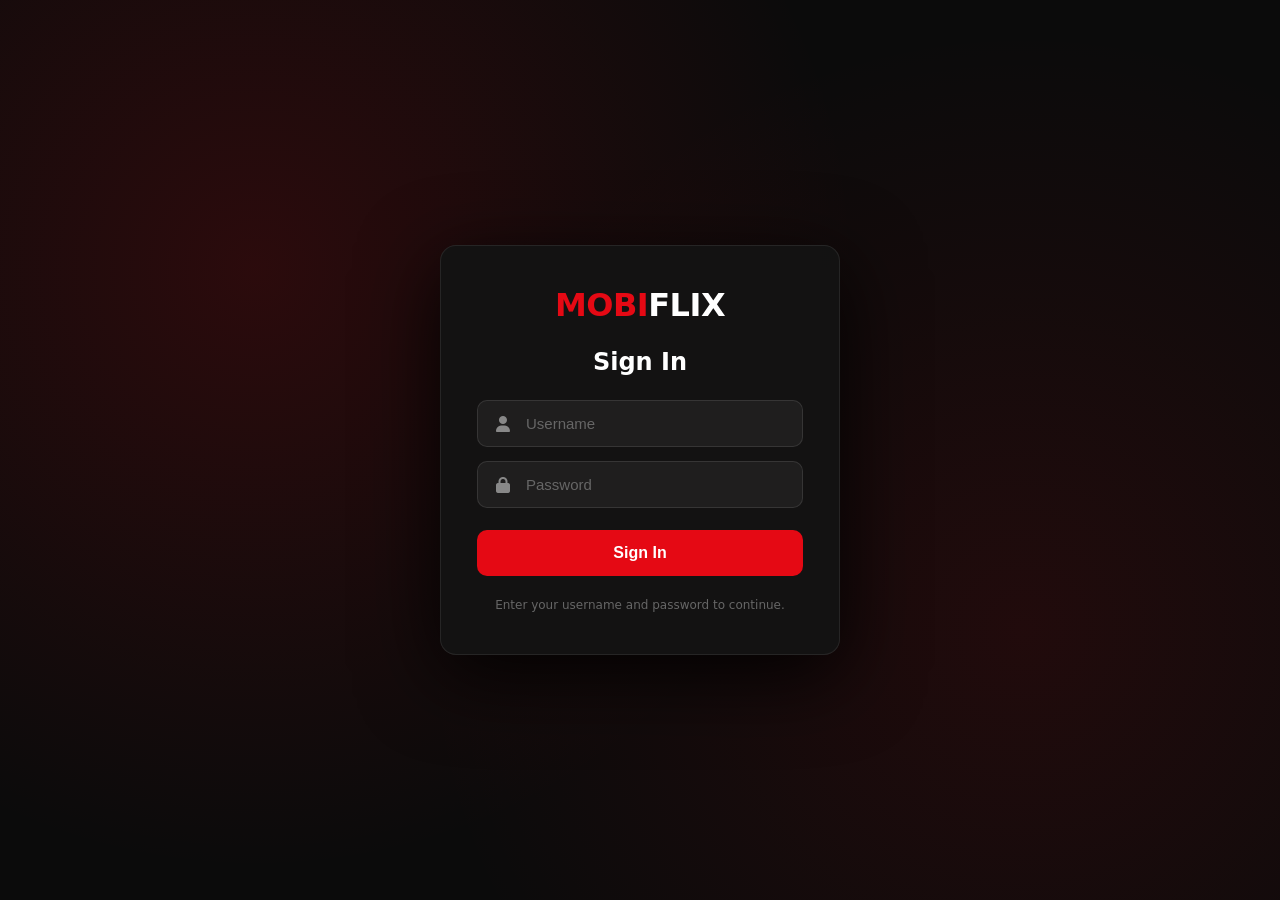
==== commit 9449e213: "Add files via upload" ====
--- a/index.html
+++ b/index.html
@@ -8,9 +8,6 @@
   <meta http-equiv="Expires" content="0">
   <title>MobiFlix</title>
 
-  <link rel="preconnect" href="https://fonts.googleapis.com">
-  <link rel="preconnect" href="https://fonts.gstatic.com" crossorigin>
-  <link href="https://fonts.googleapis.com/css2?family=Inter:wght@400;500;600;700;800;900&family=Bebas+Neue&display=swap" rel="stylesheet">
   <link rel="stylesheet" href="home.css?v=60">
   <link rel="manifest" href="manifest.json?v=60">
   <link rel="stylesheet" href="https://cdnjs.cloudflare.com/ajax/libs/font-awesome/6.5.1/css/all.min.css">
--- a/home.css
+++ b/home.css
@@ -1,69 +1,12 @@
-/* ============================================================
-   MOBIFLIX — REDESIGNED CSS
-   Design only. Walang ginalaw na features.
-   ============================================================ */
-
-/* ===== DESIGN TOKENS ===== */
-:root {
-  --brand: #e50914;
-  --brand-hover: #ff0a16;
-  --brand-glow: rgba(229, 9, 20, 0.4);
-  --brand-soft: rgba(229, 9, 20, 0.12);
-
-  --bg-base: #0b0b0b;
-  --bg-elevated: #141414;
-  --bg-card: #1a1a1a;
-  --bg-glass: rgba(20, 20, 20, 0.85);
-
-  --text-primary: #ffffff;
-  --text-secondary: #b3b3b3;
-  --text-muted: #666666;
-
-  --accent-gold: #f5c518;
-  --accent-green: #22c55e;
-
-  --radius-sm: 8px;
-  --radius-md: 12px;
-  --radius-lg: 16px;
-
-  --shadow-card: 0 4px 20px rgba(0,0,0,0.5);
-  --shadow-hover: 0 12px 40px rgba(0,0,0,0.8), 0 0 30px var(--brand-glow);
-
-  --ease: cubic-bezier(0.2, 0, 0, 1);
-}
-
 /* ===== RESET & BASE ===== */
 * { margin: 0; padding: 0; box-sizing: border-box; }
 
-html { scroll-behavior: smooth; }
-
 body {
-  font-family: 'Inter', 'Segoe UI', system-ui, -apple-system, sans-serif;
-  background: var(--bg-base);
+  font-family: 'Segoe UI', system-ui, -apple-system, sans-serif;
+  background: #0b0b0b;
   color: #e5e5e5;
   overflow-x: hidden;
   padding-bottom: 120px;
-  -webkit-font-smoothing: antialiased;
-  -moz-osx-font-smoothing: grayscale;
-}
-
-/* ===== CUSTOM SCROLLBAR ===== */
-::-webkit-scrollbar { width: 8px; height: 8px; }
-::-webkit-scrollbar-track { background: transparent; }
-::-webkit-scrollbar-thumb {
-  background: rgba(255,255,255,0.15);
-  border-radius: 4px;
-}
-::-webkit-scrollbar-thumb:hover { background: var(--brand); }
-
-::selection { background: var(--brand); color: #fff; }
-
-button:focus-visible,
-a:focus-visible,
-input:focus-visible,
-select:focus-visible {
-  outline: 2px solid var(--brand);
-  outline-offset: 2px;
 }
 
 /* ===== NAVBAR ===== */
@@ -76,24 +19,19 @@
   padding: 16px 40px;
   background: linear-gradient(180deg, rgba(0,0,0,0.95) 0%, rgba(0,0,0,0.7) 70%, transparent 100%);
   z-index: 100;
-  backdrop-filter: blur(8px);
-  -webkit-backdrop-filter: blur(8px);
 }
 
 .nav-left { display: flex; align-items: center; gap: 32px; }
 
 .logo {
-  color: var(--brand);
-  font-family: 'Bebas Neue', 'Inter', sans-serif;
-  font-size: 30px;
-  font-weight: 400;
-  letter-spacing: 1px;
+  color: #e50914;
+  font-size: 26px;
+  font-weight: 800;
+  letter-spacing: -0.5px;
   text-decoration: none;
   text-transform: uppercase;
-  transition: 0.3s var(--ease);
-}
-.logo:hover { transform: scale(1.04); }
-.logo span { color: var(--text-primary); }
+}
+.logo span { color: #ffffff; }
 
 /* ===== NAV ICON BUTTONS ===== */
 .nav-right {
@@ -110,28 +48,24 @@
   height: 42px;
   border-radius: 50%;
   cursor: pointer;
-  transition: 0.25s var(--ease);
+  transition: 0.2s;
   display: flex;
   align-items: center;
   justify-content: center;
   font-size: 16px;
   position: relative;
-  backdrop-filter: blur(10px);
-  -webkit-backdrop-filter: blur(10px);
 }
 .nav-icon-btn:hover {
-  background: var(--brand);
-  border-color: var(--brand);
+  background: #e50914;
+  border-color: #e50914;
   transform: scale(1.08);
-  box-shadow: 0 0 20px var(--brand-glow);
-}
-.nav-icon-btn:active { transform: scale(0.96); }
+}
 
 .notif-badge {
   position: absolute;
   top: -4px;
   right: -4px;
-  background: var(--brand);
+  background: #e50914;
   color: #fff;
   font-size: 10px;
   font-weight: 700;
@@ -142,24 +76,15 @@
   align-items: center;
   justify-content: center;
   padding: 0 4px;
-  border: 2px solid var(--bg-base);
-  box-shadow: 0 0 10px var(--brand-glow);
-  animation: badgePulse 2s infinite;
-}
-
-@keyframes badgePulse {
-  0%, 100% { box-shadow: 0 0 10px var(--brand-glow); }
-  50% { box-shadow: 0 0 20px var(--brand), 0 0 0 4px rgba(229,9,20,0.2); }
-}
-
-/* ===== BOTTOM NAVIGATION (Glassmorphism) ===== */
+  border: 2px solid #0b0b0b;
+}
+
+/* ===== BOTTOM NAVIGATION ===== */
 .bottom-nav {
   position: fixed;
   bottom: 0; left: 0; right: 0;
-  height: 68px;
-  background: var(--bg-glass);
-  backdrop-filter: blur(20px) saturate(180%);
-  -webkit-backdrop-filter: blur(20px) saturate(180%);
+  height: 64px;
+  background: #141414;
   border-top: 1px solid rgba(255,255,255,0.08);
   display: flex;
   align-items: center;
@@ -173,54 +98,21 @@
   flex-direction: column;
   align-items: center;
   gap: 4px;
-  color: var(--text-muted);
+  color: #888;
   text-decoration: none;
   font-size: 10px;
-  font-weight: 600;
+  font-weight: 500;
   padding: 8px 6px;
   cursor: pointer;
-  transition: 0.25s var(--ease);
+  transition: 0.2s;
   flex: 1;
   text-align: center;
-  position: relative;
-  letter-spacing: 0.3px;
-}
-
-.bottom-nav-item i {
-  font-size: 19px;
-  transition: 0.25s var(--ease);
-}
-
-.bottom-nav-item:hover { color: var(--text-secondary); }
-.bottom-nav-item:hover i { transform: translateY(-2px); }
-
-.bottom-nav-item.active {
-  color: var(--brand);
-}
-
-.bottom-nav-item.active i {
-  transform: translateY(-1px);
-  filter: drop-shadow(0 0 8px var(--brand-glow));
-}
-
-.bottom-nav-item.active::before {
-  content: '';
-  position: absolute;
-  top: 0;
-  left: 50%;
-  transform: translateX(-50%);
-  width: 28px;
-  height: 3px;
-  background: var(--brand);
-  border-radius: 0 0 3px 3px;
-  box-shadow: 0 0 12px var(--brand);
-  animation: navIndicator 0.3s var(--ease);
-}
-
-@keyframes navIndicator {
-  from { width: 0; opacity: 0; }
-  to { width: 28px; opacity: 1; }
-}
+}
+
+.bottom-nav-item i { font-size: 18px; }
+
+.bottom-nav-item:hover,
+.bottom-nav-item.active { color: #e50914; }
 
 /* ===== HERO ===== */
 .hero {
@@ -232,45 +124,24 @@
   display: flex;
   align-items: flex-end;
   padding: 0 60px 100px;
-  transition: background-image 0.8s var(--ease);
+  transition: background-image 0.8s ease;
 }
 
 .hero-overlay {
   position: absolute;
   inset: 0;
   background:
-    linear-gradient(0deg, var(--bg-base) 0%, rgba(11,11,11,0.7) 30%, transparent 70%),
+    linear-gradient(0deg, #0b0b0b 0%, rgba(11,11,11,0.7) 30%, transparent 70%),
     linear-gradient(90deg, rgba(11,11,11,0.9) 0%, transparent 50%);
   pointer-events: none;
-}
-
-.hero::after {
-  content: '';
-  position: absolute;
-  inset: 0;
-  background: radial-gradient(
-    ellipse at center,
-    transparent 0%,
-    rgba(11,11,11,0.3) 70%,
-    rgba(11,11,11,0.7) 100%
-  );
-  pointer-events: none;
-  z-index: 1;
 }
 
 .hero-content {
   position: relative;
   z-index: 2;
   max-width: 650px;
-}
-
-.hero-content > * {
-  animation: heroFadeIn 0.8s var(--ease) backwards;
-}
-.hero-content h1 { animation-delay: 0.1s; }
-.hero-content .hero-meta { animation-delay: 0.2s; }
-.hero-content .hero-description { animation-delay: 0.3s; }
-.hero-content .hero-buttons { animation-delay: 0.4s; }
+  animation: heroFadeIn 0.8s ease;
+}
 
 @keyframes heroFadeIn {
   from { opacity: 0; transform: translateY(30px); }
@@ -278,16 +149,13 @@
 }
 
 .hero-content h1 {
-  font-family: 'Bebas Neue', 'Inter', sans-serif;
-  font-size: 72px;
-  font-weight: 400;
-  color: var(--text-primary);
+  font-size: 64px;
+  font-weight: 900;
+  color: #fff;
   margin-bottom: 20px;
-  line-height: 1;
-  letter-spacing: 2px;
-  text-shadow:
-    0 4px 30px rgba(0,0,0,0.9),
-    0 0 80px rgba(229,9,20,0.25);
+  line-height: 1.05;
+  letter-spacing: -1.5px;
+  text-shadow: 0 4px 30px rgba(0,0,0,0.9);
 }
 
 .hero-buttons { display: flex; gap: 14px; flex-wrap: wrap; }
@@ -295,40 +163,36 @@
 .btn-play {
   padding: 14px 36px;
   border: none;
-  border-radius: var(--radius-sm);
+  border-radius: 8px;
   font-size: 16px;
   font-weight: 700;
   cursor: pointer;
-  transition: all 0.25s var(--ease);
+  transition: all 0.25s cubic-bezier(0.2, 0, 0, 1);
   display: flex;
   align-items: center;
   gap: 10px;
   background: #fff;
-  color: var(--bg-base);
+  color: #0b0b0b;
   box-shadow: 0 4px 20px rgba(255,255,255,0.15);
-  position: relative;
-  overflow: hidden;
 }
 .btn-play:hover {
-  background: var(--brand);
+  background: #e50914;
   color: #fff;
   transform: scale(1.05);
-  box-shadow: 0 8px 30px var(--brand-glow);
-}
-.btn-play:active { transform: scale(0.97); }
+  box-shadow: 0 8px 30px rgba(229,9,20,0.4);
+}
 
 .btn-info {
   padding: 14px 32px;
   border: 2px solid rgba(255,255,255,0.3);
-  border-radius: var(--radius-sm);
+  border-radius: 8px;
   background: rgba(255,255,255,0.1);
   backdrop-filter: blur(10px);
-  -webkit-backdrop-filter: blur(10px);
   color: #fff;
   font-size: 16px;
   font-weight: 600;
   cursor: pointer;
-  transition: all 0.25s var(--ease);
+  transition: all 0.25s;
   display: flex;
   align-items: center;
   gap: 10px;
@@ -338,103 +202,64 @@
   border-color: #fff;
   transform: scale(1.03);
 }
-.btn-info:active { transform: scale(0.97); }
-
-.hero-meta {
-  display: flex;
-  align-items: center;
-  gap: 14px;
-  margin-bottom: 14px;
-  flex-wrap: wrap;
-}
-.hero-rating {
-  color: var(--accent-gold);
-  font-size: 16px;
+
+.hero-meta { display: flex; align-items: center; gap: 14px; margin-bottom: 14px; flex-wrap: wrap; }
+.hero-rating { color: #f5c518; font-size: 16px; font-weight: 600; }
+.hero-year { color: #ccc; font-size: 15px; }
+.hero-type {
+  background: #e50914; color: #fff;
+  font-size: 11px; font-weight: 700;
+  padding: 3px 10px; border-radius: 4px;
+  text-transform: uppercase; letter-spacing: 0.5px;
+}
+
+.hero-description {
+  color: #ddd; font-size: 17px; line-height: 1.6;
+  margin-bottom: 28px; max-width: 600px;
+  display: -webkit-box; -webkit-line-clamp: 3;
+  -webkit-box-orient: vertical; overflow: hidden;
+  text-shadow: 0 2px 12px rgba(0,0,0,0.9);
+}
+
+/* ===== CONTENT ===== */
+.content { position: relative; z-index: 3; margin-top: -80px; padding: 0 40px 60px; }
+
+.row { margin-bottom: 44px; }
+
+.row-header {
+  display: flex;
+  justify-content: space-between;
+  align-items: center;
+  margin-bottom: 18px;
+}
+
+.row h2 {
+  font-size: 24px;
   font-weight: 700;
-  letter-spacing: 1px;
-}
-.hero-year { color: var(--text-secondary); font-size: 15px; }
-.hero-type {
-  background: var(--brand);
-  color: #fff;
-  font-size: 11px;
-  font-weight: 700;
-  padding: 3px 10px;
-  border-radius: 4px;
-  text-transform: uppercase;
-  letter-spacing: 1px;
-  box-shadow: 0 0 12px var(--brand-glow);
-}
-
-.hero-description {
-  color: #ddd;
-  font-size: 17px;
-  line-height: 1.6;
-  margin-bottom: 28px;
-  max-width: 600px;
-  display: -webkit-box;
-  -webkit-line-clamp: 3;
-  -webkit-box-orient: vertical;
-  overflow: hidden;
-  text-shadow: 0 2px 12px rgba(0,0,0,0.9);
-}
-
-/* ===== CONTENT ===== */
-.content {
-  position: relative;
-  z-index: 3;
-  margin-top: -80px;
-  padding: 0 40px 60px;
-}
-
-.row { margin-bottom: 44px; }
-
-.row-header {
-  display: flex;
-  justify-content: space-between;
-  align-items: center;
-  margin-bottom: 18px;
-}
-
-.row h2 {
-  font-size: 22px;
-  font-weight: 700;
-  color: var(--text-primary);
+  color: #fff;
   display: flex;
   align-items: center;
   gap: 12px;
-  letter-spacing: -0.3px;
 }
 
 .row h2::before {
   content: '';
   width: 4px;
-  height: 22px;
-  background: var(--brand);
+  height: 24px;
+  background: #e50914;
   border-radius: 2px;
   display: inline-block;
-  box-shadow: 0 0 10px var(--brand-glow);
 }
 
 .view-all-btn {
-  background: transparent;
-  color: var(--text-secondary);
+  background: transparent; color: #aaa;
   border: 1px solid rgba(255,255,255,0.1);
-  padding: 6px 16px;
-  border-radius: 60px;
-  font-size: 13px;
-  font-weight: 500;
-  cursor: pointer;
-  transition: 0.25s var(--ease);
+  padding: 6px 16px; border-radius: 60px;
+  font-size: 13px; font-weight: 500;
+  cursor: pointer; transition: 0.2s;
   white-space: nowrap;
 }
-.view-all-btn:hover {
-  background: var(--brand);
-  color: #fff;
-  border-color: var(--brand);
-  transform: translateX(4px);
-  box-shadow: 0 0 20px var(--brand-glow);
-}
+.view-all-btn:hover { background: #e50914; color: #fff; border-color: #e50914; }
 
 /* ===== CONTINUE WATCHING ===== */
 .continue-scroll {
@@ -446,7 +271,6 @@
   -webkit-overflow-scrolling: touch;
   scrollbar-width: thin;
   scrollbar-color: #333 transparent;
-  scroll-snap-type: x proximity;
 }
 .continue-scroll::-webkit-scrollbar { height: 4px; }
 .continue-scroll::-webkit-scrollbar-thumb { background: #333; border-radius: 4px; }
@@ -455,23 +279,22 @@
   flex-shrink: 0;
   width: 220px;
   cursor: pointer;
-  transition: transform 0.35s var(--ease);
+  transition: transform 0.3s;
   position: relative;
-  scroll-snap-align: start;
-}
-.continue-card:hover { transform: translateY(-6px); }
+}
+.continue-card:hover { transform: translateY(-4px); }
 
 .continue-card img {
   width: 100%;
   aspect-ratio: 16 / 9;
   object-fit: cover;
-  border-radius: var(--radius-md);
-  background: var(--bg-card);
-  box-shadow: var(--shadow-card);
-  transition: box-shadow 0.35s var(--ease);
+  border-radius: 10px;
+  background: #1a1a1a;
+  box-shadow: 0 4px 15px rgba(0,0,0,0.4);
+  transition: box-shadow 0.3s;
 }
 .continue-card:hover img {
-  box-shadow: var(--shadow-hover);
+  box-shadow: 0 12px 40px rgba(0,0,0,0.8), 0 0 30px rgba(229,9,20,0.3);
 }
 
 .continue-progress {
@@ -483,20 +306,18 @@
   background: rgba(255,255,255,0.2);
   border-radius: 2px;
   overflow: hidden;
-  backdrop-filter: blur(4px);
 }
 .continue-progress-bar {
   height: 100%;
-  background: linear-gradient(90deg, var(--brand), var(--brand-hover));
+  background: #e50914;
   border-radius: 2px;
-  transition: width 0.3s var(--ease);
-  box-shadow: 0 0 8px var(--brand-glow);
+  transition: width 0.3s;
 }
 
 .continue-title {
   font-size: 13px;
   font-weight: 600;
-  color: var(--text-primary);
+  color: #fff;
   margin-top: 8px;
   display: -webkit-box;
   -webkit-line-clamp: 1;
@@ -506,7 +327,7 @@
 
 .continue-subtitle {
   font-size: 11px;
-  color: var(--text-muted);
+  color: #888;
   margin-top: 2px;
 }
 
@@ -520,30 +341,26 @@
   -webkit-overflow-scrolling: touch;
   scrollbar-width: thin;
   scrollbar-color: #333 transparent;
-  scroll-snap-type: x proximity;
 }
 .horizontal-scroll::-webkit-scrollbar { height: 4px; }
 .horizontal-scroll::-webkit-scrollbar-track { background: transparent; }
 .horizontal-scroll::-webkit-scrollbar-thumb { background: #333; border-radius: 4px; }
-.horizontal-scroll::-webkit-scrollbar-thumb:hover { background: var(--brand); }
+.horizontal-scroll::-webkit-scrollbar-thumb:hover { background: #e50914; }
 
 .horizontal-scroll img {
   width: 180px;
   aspect-ratio: 2 / 3;
   object-fit: cover;
-  border-radius: var(--radius-md);
+  border-radius: 10px;
   cursor: pointer;
   flex-shrink: 0;
-  transition: all 0.4s var(--ease);
-  background: var(--bg-card);
-  box-shadow: var(--shadow-card);
-  scroll-snap-align: start;
+  transition: all 0.35s cubic-bezier(0.2, 0, 0, 1);
+  background: #1a1a1a;
+  box-shadow: 0 4px 15px rgba(0,0,0,0.4);
 }
 .horizontal-scroll img:hover {
-  transform: scale(1.08) translateY(-8px);
-  box-shadow:
-    var(--shadow-hover),
-    0 0 0 2px rgba(255,255,255,0.1);
+  transform: scale(1.08) translateY(-6px);
+  box-shadow: 0 20px 50px rgba(0,0,0,0.9), 0 0 40px rgba(229,9,20,0.25);
   z-index: 5;
 }
 
@@ -555,7 +372,6 @@
   padding: 12px 0 20px;
   scrollbar-width: none;
   -webkit-overflow-scrolling: touch;
-  scroll-snap-type: x proximity;
 }
 .top10-scroll::-webkit-scrollbar { display: none; }
 
@@ -565,42 +381,129 @@
   display: flex;
   align-items: center;
   cursor: pointer;
-  transition: transform 0.35s var(--ease);
+  transition: transform 0.3s;
   padding-right: 12px;
-  scroll-snap-align: start;
-}
-.top10-item:hover { transform: scale(1.06); }
+}
+.top10-item:hover { transform: scale(1.08); }
 
 .top10-number {
-  font-family: 'Bebas Neue', 'Arial Black', sans-serif;
-  font-size: 130px;
-  font-weight: 400;
-  color: transparent;
+  font-size: 120px;
+  font-weight: 900;
+  color: #0b0b0b;
   -webkit-text-stroke: 3px #555;
   line-height: 0.8;
-  margin-right: -22px;
+  margin-right: -20px;
   z-index: 1;
-  letter-spacing: -4px;
+  font-family: 'Arial Black', 'Segoe UI', sans-serif;
+  letter-spacing: -8px;
   pointer-events: none;
-  transition: 0.3s var(--ease);
-}
-.top10-item:hover .top10-number {
-  -webkit-text-stroke-color: var(--brand);
-  filter: drop-shadow(0 0 12px var(--brand-glow));
 }
 
 .top10-item img {
   width: 140px;
   aspect-ratio: 2/3;
   object-fit: cover;
-  border-radius: var(--radius-sm);
+  border-radius: 8px;
   position: relative;
   z-index: 2;
   box-shadow: 0 8px 30px rgba(0,0,0,0.7);
-  transition: box-shadow 0.35s var(--ease);
-}
-.top10-item:hover img {
-  box-shadow: var(--shadow-hover);
+}
+
+/* ===== POSTER CARD (bagong style na may rating/year/badge) ===== */
+.poster-card {
+  position: relative;
+  flex-shrink: 0;
+  width: 180px;
+  cursor: pointer;
+  transition: all 0.35s cubic-bezier(0.2, 0, 0, 1);
+  border-radius: 10px;
+  overflow: hidden;
+  background: #1a1a1a;
+  box-shadow: 0 4px 15px rgba(0,0,0,0.4);
+}
+.poster-card:hover {
+  transform: scale(1.08) translateY(-6px);
+  box-shadow: 0 20px 50px rgba(0,0,0,0.9), 0 0 40px rgba(229,9,20,0.25);
+  z-index: 5;
+}
+.poster-card img {
+  width: 100%;
+  aspect-ratio: 2 / 3;
+  object-fit: cover;
+  display: block;
+  background: #1a1a1a;
+}
+.poster-info {
+  position: absolute;
+  left: 0; right: 0; bottom: 0;
+  padding: 26px 8px 8px;
+  background: linear-gradient(0deg, rgba(0,0,0,0.95) 0%, rgba(0,0,0,0.75) 50%, transparent 100%);
+  pointer-events: none;
+}
+.poster-meta {
+  display: flex;
+  align-items: center;
+  gap: 6px;
+  font-size: 11px;
+  font-weight: 600;
+  color: #fff;
+  flex-wrap: wrap;
+}
+.poster-meta .p-rating {
+  color: #f5c518;
+  display: inline-flex;
+  align-items: center;
+  gap: 3px;
+}
+.poster-meta .p-year {
+  color: #ddd;
+}
+.poster-meta .p-dot {
+  color: #888;
+}
+.poster-badge {
+  display: inline-block;
+  background: #e50914;
+  color: #fff;
+  font-size: 9px;
+  font-weight: 700;
+  padding: 2px 6px;
+  border-radius: 4px;
+  text-transform: uppercase;
+  letter-spacing: 0.4px;
+  margin-bottom: 5px;
+}
+
+/* ===== GRID POSTER CARD (view-all, my-list, etc.) ===== */
+.grid-poster {
+  position: relative;
+  cursor: pointer;
+  transition: transform 0.3s, box-shadow 0.3s;
+  border-radius: 8px;
+  overflow: hidden;
+  background: #1a1a1a;
+}
+.grid-poster:hover {
+  transform: scale(1.05);
+  box-shadow: 0 12px 40px rgba(0,0,0,0.8), 0 0 30px rgba(229,9,20,0.2);
+  z-index: 3;
+}
+.grid-poster img {
+  width: 100%;
+  aspect-ratio: 2 / 3;
+  object-fit: cover;
+  display: block;
+}
+.grid-poster .poster-info {
+  padding: 24px 6px 6px;
+}
+.grid-poster .poster-meta {
+  font-size: 10px;
+  gap: 5px;
+}
+.grid-poster .poster-badge {
+  font-size: 8px;
+  padding: 2px 5px;
 }
 
 /* ===== STREAMING PROVIDERS ROW ===== */
@@ -618,18 +521,18 @@
 .providers-scroll::-webkit-scrollbar { height: 4px; }
 .providers-scroll::-webkit-scrollbar-track { background: transparent; }
 .providers-scroll::-webkit-scrollbar-thumb { background: #333; border-radius: 4px; }
-.providers-scroll::-webkit-scrollbar-thumb:hover { background: var(--brand); }
+.providers-scroll::-webkit-scrollbar-thumb:hover { background: #e50914; }
 
 .provider-card {
   flex-shrink: 0;
   width: 170px;
   height: 95px;
-  border-radius: var(--radius-lg);
+  border-radius: 14px;
   display: flex;
   align-items: center;
   justify-content: center;
   cursor: pointer;
-  transition: all 0.35s var(--ease);
+  transition: all 0.35s cubic-bezier(0.2, 0, 0, 1);
   overflow: hidden;
   padding: 18px;
   border: 2px solid rgba(255,255,255,0.08);
@@ -643,13 +546,13 @@
   inset: 0;
   background: linear-gradient(135deg, rgba(255,255,255,0.12), transparent);
   opacity: 0;
-  transition: opacity 0.3s var(--ease);
+  transition: opacity 0.3s;
   pointer-events: none;
 }
 .provider-card:hover::before { opacity: 1; }
 
 .provider-card:hover {
-  transform: translateY(-6px) scale(1.05);
+  transform: translateY(-4px) scale(1.05);
   box-shadow: 0 12px 40px rgba(0,0,0,0.8), 0 0 30px currentColor;
   border-color: currentColor;
 }
@@ -678,13 +581,12 @@
 .search-modal {
   position: fixed;
   inset: 0;
-  background: var(--bg-base);
+  background: #0b0b0b;
   z-index: 600;
   display: none;
   flex-direction: column;
   overflow-y: auto;
   padding: 0 40px 140px 40px;
-  animation: pageFadeIn 0.3s var(--ease);
 }
 .view-all-page.open,
 .my-list-page.open,
@@ -692,15 +594,10 @@
 .user-profile-page.open,
 .search-modal.open { display: flex; }
 
-@keyframes pageFadeIn {
-  from { opacity: 0; transform: translateY(10px); }
-  to { opacity: 1; transform: translateY(0); }
-}
-
 .view-all-header {
   position: sticky;
   top: 0;
-  background: var(--bg-base);
+  background: #0b0b0b;
   padding: 20px 0;
   display: flex;
   align-items: center;
@@ -710,12 +607,7 @@
   margin-bottom: 24px;
 }
 
-.view-all-header h2 {
-  font-size: 24px;
-  font-weight: 700;
-  color: var(--text-primary);
-  letter-spacing: -0.5px;
-}
+.view-all-header h2 { font-size: 26px; font-weight: 700; color: #fff; }
 
 /* ===== BACK BUTTONS ===== */
 .back-btn {
@@ -727,19 +619,14 @@
   font-size: 14px;
   font-weight: 500;
   cursor: pointer;
-  transition: 0.25s var(--ease);
+  transition: 0.2s;
   display: flex;
   align-items: center;
   gap: 8px;
 }
-.back-btn:hover {
-  background: var(--brand);
-  border-color: var(--brand);
-  transform: translateX(-3px);
-  box-shadow: 0 0 20px var(--brand-glow);
-}
-
-/* ===== FIXED BACK BUTTON ===== */
+.back-btn:hover { background: #e50914; border-color: #e50914; }
+
+/* ===== FIXED BACK BUTTON (DETAILS + TRAILER) ===== */
 .fixed-back-btn {
   position: fixed !important;
   top: 16px !important;
@@ -753,7 +640,7 @@
   font-size: 14px;
   font-weight: 600;
   cursor: pointer;
-  transition: 0.25s var(--ease);
+  transition: 0.2s;
   display: flex;
   align-items: center;
   gap: 8px;
@@ -764,10 +651,9 @@
   font-family: inherit;
 }
 .fixed-back-btn:hover {
-  background: var(--brand);
-  border-color: var(--brand);
+  background: #e50914;
+  border-color: #e50914;
   transform: scale(1.05);
-  box-shadow: 0 0 30px var(--brand-glow);
 }
 
 /* ===== GRID — 4 PER ROW ===== */
@@ -783,29 +669,28 @@
   width: 100%;
   aspect-ratio: 2 / 3;
   object-fit: cover;
-  border-radius: var(--radius-sm);
-  cursor: pointer;
-  transition: transform 0.35s var(--ease), box-shadow 0.35s var(--ease);
-  background: var(--bg-card);
+  border-radius: 8px;
+  cursor: pointer;
+  transition: transform 0.3s, box-shadow 0.3s;
+  background: #1a1a1a;
 }
 .view-all-grid img:hover,
 .my-list-grid img:hover {
-  transform: scale(1.05) translateY(-4px);
-  box-shadow: var(--shadow-hover);
+  transform: scale(1.05);
+  box-shadow: 0 12px 40px rgba(0,0,0,0.8), 0 0 30px rgba(229,9,20,0.2);
 }
 
 .view-all-loading, .view-all-end {
   text-align: center;
   padding: 40px 20px;
-  color: var(--text-muted);
+  color: #666;
   font-size: 16px;
 }
-.view-all-loading i { color: var(--brand); }
 
 /* ===== MY LIST EMPTY ===== */
 .my-list-empty {
   text-align: center;
-  color: var(--text-muted);
+  color: #666;
   padding: 80px 20px;
 }
 .my-list-empty i {
@@ -819,100 +704,63 @@
 /* ===== GENRE/MORE PAGE ===== */
 .more-list { display: flex; flex-direction: column; gap: 4px; }
 .more-list a {
-  color: var(--text-secondary);
-  text-decoration: none;
-  font-size: 17px;
-  padding: 18px 20px;
-  cursor: pointer;
-  transition: 0.25s var(--ease);
-  border-radius: var(--radius-sm);
-  border-left: 3px solid transparent;
-  font-weight: 500;
+  color: #ccc; text-decoration: none; font-size: 18px;
+  padding: 18px 20px; cursor: pointer; transition: 0.2s;
+  border-radius: 8px; border-left: 3px solid transparent;
 }
 .more-list a:hover {
   background: rgba(255,255,255,0.04);
-  color: var(--text-primary);
-  border-left-color: var(--brand);
-  padding-left: 28px;
+  color: #fff; border-left-color: #e50914;
 }
 
 /* ===== SEARCH ===== */
 .search-container {
-  display: flex;
-  align-items: center;
-  gap: 12px;
+  display: flex; align-items: center; gap: 12px;
   background: rgba(255,255,255,0.06);
   border: 1px solid rgba(255,255,255,0.1);
-  border-radius: var(--radius-md);
-  padding: 14px 22px;
-  width: 100%;
-  max-width: 600px;
-  margin-bottom: 30px;
-  transition: 0.25s var(--ease);
-}
-.search-container:focus-within {
-  border-color: var(--brand);
-  box-shadow: 0 0 20px var(--brand-glow);
-}
-.search-container i { color: var(--text-muted); font-size: 18px; }
+  border-radius: 12px; padding: 14px 22px;
+  width: 100%; max-width: 600px; margin-bottom: 30px;
+}
+.search-container i { color: #aaa; font-size: 18px; }
 .search-container input {
-  background: transparent;
-  border: none;
-  color: #fff;
-  font-size: 18px;
-  outline: none;
-  width: 100%;
-}
-.search-container input::placeholder { color: var(--text-muted); }
-
+  background: transparent; border: none; color: #fff;
+  font-size: 18px; outline: none; width: 100%;
+}
+.search-container input::placeholder { color: #666; }
 .search-modal .results {
-  display: grid;
-  grid-template-columns: repeat(4, 1fr);
-  gap: 16px;
-  width: 100%;
+  display: grid; grid-template-columns: repeat(4, 1fr);
+  gap: 16px; width: 100%;
 }
 .search-modal .results img {
-  width: 100%;
-  aspect-ratio: 2 / 3;
-  object-fit: cover;
-  border-radius: var(--radius-sm);
-  cursor: pointer;
-  transition: transform 0.35s var(--ease), box-shadow 0.35s var(--ease);
-  background: var(--bg-card);
+  width: 100%; aspect-ratio: 2 / 3;
+  object-fit: cover; border-radius: 8px;
+  cursor: pointer; transition: transform 0.3s, box-shadow 0.3s;
+  background: #1a1a1a;
 }
 .search-modal .results img:hover {
-  transform: scale(1.05) translateY(-4px);
-  box-shadow: var(--shadow-hover);
+  transform: scale(1.05);
+  box-shadow: 0 8px 30px rgba(229,9,20,0.2);
 }
 
 /* ===== MODAL ===== */
 .modal {
-  position: fixed;
-  inset: 0;
+  position: fixed; inset: 0;
   background: rgba(0,0,0,0.9);
   backdrop-filter: blur(8px);
-  -webkit-backdrop-filter: blur(8px);
-  display: none;
-  justify-content: center;
-  align-items: flex-start;
-  z-index: 700;
-  padding: 40px 20px;
-  overflow-y: auto;
+  display: none; justify-content: center; align-items: flex-start;
+  z-index: 700; padding: 40px 20px; overflow-y: auto;
   -webkit-overflow-scrolling: touch;
 }
 .modal-content {
-  background: var(--bg-elevated);
-  border-radius: var(--radius-lg);
-  width: 100%;
-  max-width: 880px;
-  overflow: hidden;
-  position: relative;
+  background: #141414; border-radius: 16px;
+  width: 100%; max-width: 880px;
+  overflow: hidden; position: relative;
   box-shadow: 0 20px 80px rgba(0,0,0,0.9);
-  animation: modalIn 0.35s var(--ease);
+  animation: modalIn 0.3s ease;
 }
 @keyframes modalIn {
-  0% { opacity: 0; transform: translateY(20px) scale(0.98); }
-  100% { opacity: 1; transform: translateY(0) scale(1); }
+  0% { opacity: 0; transform: translateY(20px); }
+  100% { opacity: 1; transform: translateY(0); }
 }
 
 /* ===== DETAILS VIEW ===== */
@@ -935,12 +783,12 @@
 .details-poster-overlay {
   position: absolute;
   inset: 0;
-  background: linear-gradient(0deg, var(--bg-elevated) 0%, rgba(20,20,20,0.4) 50%, transparent 100%);
+  background: linear-gradient(0deg, #141414 0%, rgba(20,20,20,0.4) 50%, transparent 100%);
 }
 
 .details-body {
   padding: 0 28px 28px;
-  background: var(--bg-elevated);
+  background: #141414;
   margin-top: -60px;
   position: relative;
   z-index: 2;
@@ -948,11 +796,10 @@
 }
 
 .details-body h2 {
-  font-size: 30px;
+  font-size: 32px;
   font-weight: 700;
-  color: var(--text-primary);
+  color: #fff;
   margin-bottom: 12px;
-  letter-spacing: -0.5px;
 }
 
 .details-meta {
@@ -962,12 +809,12 @@
   gap: 10px;
   margin-bottom: 20px;
   font-size: 16px;
-  color: var(--text-secondary);
+  color: #ccc;
   flex-wrap: wrap;
 }
 
 .details-rating {
-  color: var(--accent-gold);
+  color: #e50914;
   font-weight: 700;
   font-size: 22px;
 }
@@ -975,7 +822,7 @@
 .details-sep { color: #444; }
 
 .details-year, .details-runtime {
-  color: var(--text-secondary);
+  color: #ccc;
   font-size: 16px;
 }
 
@@ -995,25 +842,22 @@
   min-width: 150px;
   padding: 14px 28px;
   border: none;
-  border-radius: var(--radius-sm);
+  border-radius: 8px;
   background: #fff;
-  color: var(--bg-base);
+  color: #0b0b0b;
   font-size: 16px;
   font-weight: 700;
   cursor: pointer;
-  transition: 0.25s var(--ease);
+  transition: 0.2s;
   display: flex;
   align-items: center;
   justify-content: center;
   gap: 8px;
 }
 .btn-play-now:hover {
-  background: var(--brand);
-  color: #fff;
-  transform: scale(1.03);
-  box-shadow: 0 8px 30px var(--brand-glow);
-}
-.btn-play-now:active { transform: scale(0.97); }
+  background: #e0e0e0;
+  transform: scale(1.02);
+}
 
 /* ===== TRAILER BUTTON ===== */
 .btn-trailer {
@@ -1022,26 +866,24 @@
   min-width: 150px;
   padding: 14px 28px;
   border: 1px solid rgba(229,9,20,0.5);
-  border-radius: var(--radius-sm);
+  border-radius: 8px;
   background: rgba(229,9,20,0.15);
   color: #ff6b6b;
   font-size: 16px;
   font-weight: 700;
   cursor: pointer;
-  transition: 0.25s var(--ease);
+  transition: 0.2s;
   display: flex;
   align-items: center;
   justify-content: center;
   gap: 8px;
 }
 .btn-trailer:hover {
-  background: var(--brand);
-  color: #fff;
-  border-color: var(--brand);
-  transform: scale(1.03);
-  box-shadow: 0 8px 30px var(--brand-glow);
-}
-.btn-trailer:active { transform: scale(0.97); }
+  background: #e50914;
+  color: #fff;
+  border-color: #e50914;
+  transform: scale(1.02);
+}
 
 .btn-add-list {
   flex: 1;
@@ -1049,13 +891,13 @@
   min-width: 150px;
   padding: 14px 28px;
   border: 1px solid rgba(255,255,255,0.2);
-  border-radius: var(--radius-sm);
+  border-radius: 8px;
   background: rgba(255,255,255,0.08);
   color: #fff;
   font-size: 16px;
   font-weight: 700;
   cursor: pointer;
-  transition: 0.25s var(--ease);
+  transition: 0.2s;
   display: flex;
   align-items: center;
   justify-content: center;
@@ -1078,7 +920,7 @@
 .section-title {
   font-size: 18px;
   font-weight: 700;
-  color: var(--text-primary);
+  color: #fff;
   margin-bottom: 16px;
   display: flex;
   align-items: center;
@@ -1109,13 +951,13 @@
   flex-shrink: 0;
   background: rgba(255,255,255,0.06);
   border: 1px solid rgba(255,255,255,0.12);
-  color: var(--text-secondary);
+  color: #ccc;
   padding: 8px 18px;
   border-radius: 60px;
   font-size: 13px;
   font-weight: 600;
   cursor: pointer;
-  transition: 0.25s var(--ease);
+  transition: 0.2s;
   white-space: nowrap;
   position: relative;
   display: inline-flex;
@@ -1125,13 +967,11 @@
 .season-btn:hover {
   background: rgba(255,255,255,0.12);
   color: #fff;
-  transform: translateY(-2px);
 }
 .season-btn.active {
-  background: var(--brand);
-  border-color: var(--brand);
-  color: #fff;
-  box-shadow: 0 0 20px var(--brand-glow);
+  background: #e50914;
+  border-color: #e50914;
+  color: #fff;
 }
 
 .season-btn.upcoming {
@@ -1149,7 +989,7 @@
   right: 4px;
   width: 6px;
   height: 6px;
-  background: var(--accent-green);
+  background: #22c55e;
   border-radius: 50%;
   animation: pulse-green 1.5s infinite;
 }
@@ -1161,9 +1001,9 @@
 
 /* ===== SEASONS INFO BAR ===== */
 .seasons-info {
-  background: var(--brand-soft);
+  background: rgba(229, 9, 20, 0.1);
   border: 1px solid rgba(229, 9, 20, 0.3);
-  border-radius: var(--radius-sm);
+  border-radius: 8px;
   padding: 10px 16px;
   margin-bottom: 12px;
   font-size: 13px;
@@ -1183,11 +1023,11 @@
 .episodes-summary {
   background: rgba(255, 255, 255, 0.04);
   border: 1px solid rgba(255, 255, 255, 0.08);
-  border-radius: var(--radius-sm);
+  border-radius: 8px;
   padding: 10px 14px;
   margin-bottom: 12px;
   font-size: 13px;
-  color: var(--text-secondary);
+  color: #ccc;
   display: flex;
   align-items: center;
   gap: 6px;
@@ -1216,10 +1056,10 @@
   gap: 14px;
   background: rgba(255,255,255,0.04);
   border: 1px solid rgba(255,255,255,0.06);
-  border-radius: var(--radius-md);
+  border-radius: 10px;
   padding: 12px;
   cursor: pointer;
-  transition: 0.3s var(--ease);
+  transition: 0.25s;
   align-items: center;
   position: relative;
 }
@@ -1227,16 +1067,15 @@
   background: rgba(255,255,255,0.08);
   border-color: rgba(229,9,20,0.4);
   transform: translateX(4px);
-  box-shadow: -4px 0 20px rgba(229,9,20,0.15);
 }
 
 .episode-thumb {
   flex-shrink: 0;
   width: 130px;
   aspect-ratio: 16 / 9;
-  border-radius: var(--radius-sm);
+  border-radius: 8px;
   object-fit: cover;
-  background: var(--bg-card);
+  background: #1a1a1a;
 }
 
 .episode-info {
@@ -1247,7 +1086,7 @@
 .episode-number {
   font-size: 11px;
   font-weight: 700;
-  color: var(--brand);
+  color: #e50914;
   text-transform: uppercase;
   letter-spacing: 0.5px;
   margin-bottom: 4px;
@@ -1256,7 +1095,7 @@
 .episode-name {
   font-size: 14px;
   font-weight: 600;
-  color: var(--text-primary);
+  color: #fff;
   margin-bottom: 4px;
   display: -webkit-box;
   -webkit-line-clamp: 2;
@@ -1266,7 +1105,7 @@
 
 .episode-overview {
   font-size: 12px;
-  color: var(--text-muted);
+  color: #888;
   line-height: 1.4;
   display: -webkit-box;
   -webkit-line-clamp: 2;
@@ -1279,26 +1118,25 @@
   width: 36px;
   height: 36px;
   border-radius: 50%;
-  background: var(--brand);
+  background: #e50914;
   color: #fff;
   display: flex;
   align-items: center;
   justify-content: center;
   font-size: 13px;
-  transition: 0.25s var(--ease);
+  transition: 0.2s;
 }
 .episode-item:hover .episode-play-icon {
   transform: scale(1.15);
-  box-shadow: 0 0 20px var(--brand-glow);
+  box-shadow: 0 0 20px rgba(229,9,20,0.5);
 }
 
 .episodes-loading {
   text-align: center;
-  color: var(--text-muted);
+  color: #666;
   padding: 20px;
   font-size: 14px;
 }
-.episodes-loading i { color: var(--brand); }
 
 /* ===== EPISODE PROGRESS ===== */
 .episode-item.watched::after {
@@ -1306,7 +1144,7 @@
   position: absolute;
   top: 8px;
   right: 8px;
-  background: var(--accent-green);
+  background: #22c55e;
   color: #fff;
   width: 20px;
   height: 20px;
@@ -1322,7 +1160,7 @@
 
 .episode-item.watched .episode-number::after {
   content: ' • Watched';
-  color: var(--accent-green);
+  color: #22c55e;
   font-size: 10px;
 }
 
@@ -1359,7 +1197,7 @@
   width: 100px;
   text-align: center;
   cursor: pointer;
-  transition: transform 0.3s var(--ease);
+  transition: transform 0.25s;
 }
 .cast-card:hover { transform: translateY(-4px); }
 
@@ -1368,19 +1206,19 @@
   height: 100px;
   border-radius: 50%;
   object-fit: cover;
-  background: var(--bg-card);
+  background: #1a1a1a;
   border: 2px solid rgba(255,255,255,0.1);
-  transition: border-color 0.3s var(--ease), box-shadow 0.3s var(--ease);
+  transition: border-color 0.25s;
 }
 .cast-card:hover img {
-  border-color: var(--brand);
-  box-shadow: 0 0 20px var(--brand-glow);
+  border-color: #e50914;
+  box-shadow: 0 0 20px rgba(229,9,20,0.4);
 }
 
 .cast-card .cast-name {
   font-size: 12px;
   font-weight: 600;
-  color: var(--text-primary);
+  color: #fff;
   margin-top: 8px;
   line-height: 1.3;
   display: -webkit-box;
@@ -1391,7 +1229,7 @@
 
 .cast-card .cast-role {
   font-size: 11px;
-  color: var(--text-muted);
+  color: #888;
   margin-top: 2px;
   display: -webkit-box;
   -webkit-line-clamp: 2;
@@ -1416,26 +1254,24 @@
   -webkit-overflow-scrolling: touch;
   scrollbar-width: thin;
   scrollbar-color: #333 transparent;
-  scroll-snap-type: x proximity;
 }
 .similar-scroll::-webkit-scrollbar { height: 4px; }
 .similar-scroll::-webkit-scrollbar-thumb { background: #333; border-radius: 4px; }
-.similar-scroll::-webkit-scrollbar-thumb:hover { background: var(--brand); }
+.similar-scroll::-webkit-scrollbar-thumb:hover { background: #e50914; }
 
 .similar-scroll img {
   width: 130px;
   flex-shrink: 0;
   aspect-ratio: 2 / 3;
   object-fit: cover;
-  border-radius: var(--radius-sm);
-  cursor: pointer;
-  background: var(--bg-card);
-  transition: transform 0.35s var(--ease), box-shadow 0.35s var(--ease);
-  scroll-snap-align: start;
+  border-radius: 8px;
+  cursor: pointer;
+  background: #1a1a1a;
+  transition: transform 0.3s, box-shadow 0.3s;
 }
 .similar-scroll img:hover {
-  transform: scale(1.08) translateY(-4px);
-  box-shadow: var(--shadow-hover);
+  transform: scale(1.05);
+  box-shadow: 0 8px 30px rgba(229,9,20,0.3);
 }
 
 /* ===== TRAILER MODAL ===== */
@@ -1457,7 +1293,7 @@
   position: relative;
   width: 100%;
   max-width: 1000px;
-  animation: trailerIn 0.3s var(--ease);
+  animation: trailerIn 0.3s ease;
 }
 
 @keyframes trailerIn {
@@ -1469,7 +1305,7 @@
   width: 100%;
   aspect-ratio: 16 / 9;
   background: #000;
-  border-radius: var(--radius-md);
+  border-radius: 12px;
   overflow: hidden;
   box-shadow: 0 20px 80px rgba(0,0,0,0.9);
 }
@@ -1486,8 +1322,8 @@
   align-items: center;
   gap: 20px;
   padding: 24px;
-  background: linear-gradient(135deg, var(--brand-soft), rgba(229,9,20,0.05));
-  border-radius: var(--radius-lg);
+  background: linear-gradient(135deg, rgba(229,9,20,0.15), rgba(229,9,20,0.05));
+  border-radius: 16px;
   border: 1px solid rgba(229,9,20,0.2);
   margin-bottom: 28px;
 }
@@ -1496,26 +1332,26 @@
   width: 80px;
   height: 80px;
   border-radius: 50%;
-  background: linear-gradient(135deg, var(--brand), #b00710);
+  background: linear-gradient(135deg, #e50914, #b00710);
   display: flex;
   align-items: center;
   justify-content: center;
   font-size: 36px;
   color: #fff;
   flex-shrink: 0;
-  box-shadow: 0 8px 30px var(--brand-glow);
+  box-shadow: 0 8px 30px rgba(229,9,20,0.4);
 }
 
 .profile-info h3 {
   font-size: 24px;
   font-weight: 700;
-  color: var(--text-primary);
+  color: #fff;
   margin-bottom: 4px;
 }
 
 .profile-info p {
   font-size: 14px;
-  color: var(--text-muted);
+  color: #888;
 }
 
 .profile-section {
@@ -1525,7 +1361,7 @@
 .profile-section-title {
   font-size: 18px;
   font-weight: 700;
-  color: var(--text-primary);
+  color: #fff;
   margin-bottom: 16px;
   display: flex;
   align-items: center;
@@ -1533,7 +1369,7 @@
 }
 
 .profile-section-title i {
-  color: var(--brand);
+  color: #e50914;
 }
 
 /* Watch History Grid */
@@ -1547,20 +1383,20 @@
   width: 100%;
   aspect-ratio: 2 / 3;
   object-fit: cover;
-  border-radius: var(--radius-sm);
-  cursor: pointer;
-  background: var(--bg-card);
-  transition: transform 0.35s var(--ease), box-shadow 0.35s var(--ease);
+  border-radius: 8px;
+  cursor: pointer;
+  background: #1a1a1a;
+  transition: transform 0.3s, box-shadow 0.3s;
 }
 .history-grid img:hover {
-  transform: scale(1.05) translateY(-4px);
-  box-shadow: var(--shadow-hover);
+  transform: scale(1.05);
+  box-shadow: 0 8px 30px rgba(229,9,20,0.3);
 }
 
 .history-empty {
   text-align: center;
   padding: 40px 20px;
-  color: var(--text-muted);
+  color: #666;
 }
 .history-empty i {
   font-size: 48px;
@@ -1578,21 +1414,18 @@
   border: 1px solid rgba(229,9,20,0.4);
   color: #ff6b6b;
   padding: 10px 20px;
-  border-radius: var(--radius-sm);
+  border-radius: 8px;
   font-size: 13px;
   font-weight: 600;
   cursor: pointer;
-  transition: 0.25s var(--ease);
+  transition: 0.2s;
   display: inline-flex;
   align-items: center;
   gap: 8px;
 }
 .clear-history-btn:hover {
-  background: var(--brand);
-  border-color: var(--brand);
-  color: #fff;
-  transform: scale(1.03);
-  box-shadow: 0 0 20px var(--brand-glow);
+  background: rgba(229,9,20,0.3);
+  color: #fff;
 }
 
 /* Themes */
@@ -1610,35 +1443,33 @@
   padding: 12px;
   background: rgba(255,255,255,0.04);
   border: 2px solid rgba(255,255,255,0.08);
-  border-radius: var(--radius-md);
-  cursor: pointer;
-  transition: 0.25s var(--ease);
+  border-radius: 12px;
+  cursor: pointer;
+  transition: 0.2s;
 }
 
 .theme-option:hover {
   background: rgba(255,255,255,0.08);
   border-color: rgba(255,255,255,0.2);
-  transform: translateY(-3px);
 }
 
 .theme-option.active {
-  border-color: var(--brand);
-  background: var(--brand-soft);
-  box-shadow: 0 0 20px var(--brand-glow);
+  border-color: #e50914;
+  background: rgba(229,9,20,0.1);
 }
 
 .theme-preview {
   width: 100%;
   aspect-ratio: 1;
-  border-radius: var(--radius-sm);
+  border-radius: 8px;
   border: 1px solid rgba(255,255,255,0.1);
 }
 
 .theme-preview-default {
-  background: linear-gradient(135deg, #0b0b0b 50%, var(--brand) 50%);
+  background: linear-gradient(135deg, #0b0b0b 50%, #e50914 50%);
 }
 .theme-preview-light {
-  background: linear-gradient(135deg, #f5f5f5 50%, var(--brand) 50%);
+  background: linear-gradient(135deg, #f5f5f5 50%, #e50914 50%);
 }
 .theme-preview-blue {
   background: linear-gradient(135deg, #0a0e1a 50%, #1e90ff 50%);
@@ -1653,7 +1484,7 @@
 .theme-option span {
   font-size: 12px;
   font-weight: 600;
-  color: var(--text-secondary);
+  color: #ccc;
 }
 .theme-option.active span {
   color: #fff;
@@ -1667,15 +1498,13 @@
   padding: 14px 18px;
   background: rgba(255,255,255,0.04);
   border: 1px solid rgba(255,255,255,0.08);
-  border-radius: var(--radius-md);
-  cursor: pointer;
-  transition: 0.25s var(--ease);
-}
-.switch-row:hover { background: rgba(255,255,255,0.06); }
+  border-radius: 12px;
+  cursor: pointer;
+}
 
 .switch-row span:first-child {
   font-size: 14px;
-  color: var(--text-secondary);
+  color: #ccc;
   font-weight: 500;
 }
 
@@ -1689,7 +1518,7 @@
   background: rgba(255,255,255,0.15);
   border-radius: 13px;
   position: relative;
-  transition: 0.3s var(--ease);
+  transition: 0.3s;
   flex-shrink: 0;
 }
 
@@ -1702,13 +1531,11 @@
   height: 20px;
   background: #fff;
   border-radius: 50%;
-  transition: 0.3s var(--ease);
-  box-shadow: 0 2px 6px rgba(0,0,0,0.3);
+  transition: 0.3s;
 }
 
 .switch-row input[type="checkbox"]:checked + .switch {
-  background: var(--brand);
-  box-shadow: 0 0 15px var(--brand-glow);
+  background: #e50914;
 }
 .switch-row input[type="checkbox"]:checked + .switch::after {
   left: 23px;
@@ -1721,22 +1548,21 @@
   background: rgba(229,9,20,0.15);
   border: 1px solid rgba(229,9,20,0.4);
   color: #ff6b6b;
-  border-radius: var(--radius-md);
+  border-radius: 12px;
   font-size: 16px;
   font-weight: 700;
   cursor: pointer;
-  transition: 0.25s var(--ease);
+  transition: 0.2s;
   display: flex;
   align-items: center;
   justify-content: center;
   gap: 10px;
 }
 .profile-logout-btn:hover {
-  background: var(--brand);
-  border-color: var(--brand);
+  background: #e50914;
+  border-color: #e50914;
   color: #fff;
   transform: scale(1.02);
-  box-shadow: 0 0 30px var(--brand-glow);
 }
 
 /* ===== FILTER PANEL ===== */
@@ -1750,7 +1576,7 @@
   font-size: 13px;
   font-weight: 600;
   cursor: pointer;
-  transition: 0.25s var(--ease);
+  transition: 0.2s;
   display: flex;
   align-items: center;
   gap: 6px;
@@ -1760,23 +1586,20 @@
   pointer-events: auto;
 }
 .filter-btn:hover {
-  background: var(--brand);
-  color: #fff;
-  border-color: var(--brand);
-  transform: scale(1.05);
-  box-shadow: 0 0 20px var(--brand-glow);
+  background: #e50914;
+  color: #fff;
+  border-color: #e50914;
 }
 
 .filter-panel {
   background: rgba(255,255,255,0.04);
   border: 1px solid rgba(255,255,255,0.08);
-  border-radius: var(--radius-md);
+  border-radius: 12px;
   padding: 18px;
   margin-bottom: 20px;
-  animation: filterSlide 0.3s var(--ease);
+  animation: filterSlide 0.3s ease;
   position: relative;
   z-index: 50;
-  backdrop-filter: blur(10px);
 }
 
 .filter-grid {
@@ -1801,7 +1624,7 @@
   display: block;
   font-size: 12px;
   font-weight: 600;
-  color: var(--text-muted);
+  color: #aaa;
   margin-bottom: 6px;
   text-transform: uppercase;
   letter-spacing: 0.5px;
@@ -1813,23 +1636,18 @@
   border: 1px solid rgba(255,255,255,0.12);
   color: #fff;
   padding: 10px 14px;
-  border-radius: var(--radius-sm);
+  border-radius: 8px;
   font-size: 14px;
   cursor: pointer;
   outline: none;
-  transition: 0.25s var(--ease);
-  font-family: inherit;
-}
-.filter-group select:hover {
-  background: rgba(255,255,255,0.09);
+  transition: 0.2s;
 }
 .filter-group select:focus {
-  border-color: var(--brand);
+  border-color: #e50914;
   background: rgba(255,255,255,0.1);
-  box-shadow: 0 0 15px var(--brand-glow);
 }
 .filter-group select option {
-  background: var(--bg-card);
+  background: #1a1a1a;
   color: #fff;
 }
 
@@ -1841,38 +1659,36 @@
 
 .filter-apply-btn {
   flex: 1;
-  background: var(--brand);
+  background: #e50914;
   border: none;
   color: #fff;
   padding: 12px;
-  border-radius: var(--radius-sm);
+  border-radius: 8px;
   font-size: 14px;
   font-weight: 700;
   cursor: pointer;
-  transition: 0.25s var(--ease);
+  transition: 0.2s;
   display: flex;
   align-items: center;
   justify-content: center;
   gap: 6px;
 }
 .filter-apply-btn:hover {
-  background: var(--brand-hover);
+  background: #ff0a16;
   transform: scale(1.02);
-  box-shadow: 0 0 20px var(--brand-glow);
-}
-.filter-apply-btn:active { transform: scale(0.97); }
+}
 
 .filter-clear-btn {
   flex: 1;
   background: rgba(255,255,255,0.06);
   border: 1px solid rgba(255,255,255,0.12);
-  color: var(--text-secondary);
+  color: #ccc;
   padding: 12px;
-  border-radius: var(--radius-sm);
+  border-radius: 8px;
   font-size: 14px;
   font-weight: 600;
   cursor: pointer;
-  transition: 0.25s var(--ease);
+  transition: 0.2s;
   display: flex;
   align-items: center;
   justify-content: center;
@@ -1882,7 +1698,6 @@
   background: rgba(255,255,255,0.12);
   color: #fff;
 }
-.filter-clear-btn:active { transform: scale(0.97); }
 
 /* ===== NOTIFICATIONS PANEL ===== */
 .notif-panel {
@@ -1892,19 +1707,15 @@
   width: 340px;
   max-width: calc(100vw - 40px);
   max-height: 500px;
-  background: rgba(20, 20, 20, 0.95);
-  backdrop-filter: blur(30px) saturate(180%);
-  -webkit-backdrop-filter: blur(30px) saturate(180%);
+  background: #141414;
   border: 1px solid rgba(255,255,255,0.1);
-  border-radius: var(--radius-lg);
-  box-shadow:
-    0 20px 60px rgba(0,0,0,0.9),
-    0 0 0 1px rgba(255,255,255,0.05);
+  border-radius: 14px;
+  box-shadow: 0 20px 60px rgba(0,0,0,0.9);
   z-index: 800;
   display: none;
   flex-direction: column;
   overflow: hidden;
-  animation: notifSlide 0.3s var(--ease);
+  animation: notifSlide 0.25s ease;
 }
 .notif-panel.open { display: flex; }
 
@@ -1924,7 +1735,7 @@
 .notif-header h2 {
   font-size: 16px;
   font-weight: 700;
-  color: var(--text-primary);
+  color: #fff;
 }
 
 .notif-close-btn {
@@ -1935,16 +1746,15 @@
   height: 32px;
   border-radius: 50%;
   cursor: pointer;
-  transition: 0.25s var(--ease);
+  transition: 0.2s;
   display: flex;
   align-items: center;
   justify-content: center;
   font-size: 13px;
 }
 .notif-close-btn:hover {
-  background: var(--brand);
-  border-color: var(--brand);
-  transform: rotate(90deg);
+  background: #e50914;
+  border-color: #e50914;
 }
 
 .notif-list {
@@ -1957,22 +1767,20 @@
   display: flex;
   gap: 12px;
   padding: 12px;
-  border-radius: var(--radius-md);
-  cursor: pointer;
-  transition: 0.25s var(--ease);
-  position: relative;
+  border-radius: 10px;
+  cursor: pointer;
+  transition: 0.2s;
 }
 .notif-item:hover {
   background: rgba(255,255,255,0.06);
-  transform: translateX(4px);
 }
 
 .notif-item-img {
   width: 50px;
   height: 75px;
-  border-radius: var(--radius-sm);
+  border-radius: 6px;
   object-fit: cover;
-  background: var(--bg-card);
+  background: #1a1a1a;
   flex-shrink: 0;
 }
 
@@ -1984,7 +1792,7 @@
 .notif-item-title {
   font-size: 13px;
   font-weight: 600;
-  color: var(--text-primary);
+  color: #fff;
   margin-bottom: 4px;
   display: -webkit-box;
   -webkit-line-clamp: 2;
@@ -1994,20 +1802,20 @@
 
 .notif-item-meta {
   font-size: 11px;
-  color: var(--text-muted);
+  color: #888;
   display: flex;
   align-items: center;
   gap: 6px;
 }
 
 .notif-item-meta i {
-  color: var(--brand);
+  color: #e50914;
 }
 
 .notif-empty {
   text-align: center;
   padding: 40px 20px;
-  color: var(--text-muted);
+  color: #666;
 }
 .notif-empty i {
   font-size: 42px;
@@ -2034,7 +1842,7 @@
 }
 
 body.theme-light .bottom-nav {
-  background: rgba(255, 255, 255, 0.9);
+  background: #ffffff;
   border-top: 1px solid rgba(0,0,0,0.08);
   box-shadow: 0 -8px 30px rgba(0,0,0,0.08);
 }
@@ -2047,15 +1855,6 @@
   background:
     linear-gradient(0deg, #f5f5f5 0%, rgba(245,245,245,0.7) 30%, transparent 70%),
     linear-gradient(90deg, rgba(245,245,245,0.9) 0%, transparent 50%);
-}
-
-body.theme-light .hero::after {
-  background: radial-gradient(
-    ellipse at center,
-    transparent 0%,
-    rgba(245,245,245,0.3) 70%,
-    rgba(245,245,245,0.6) 100%
-  );
 }
 
 body.theme-light .hero-content h1 {
@@ -2100,9 +1899,9 @@
   color: #1a1a1a;
 }
 body.theme-light .fixed-back-btn:hover {
-  background: var(--brand);
-  color: #fff;
-  border-color: var(--brand);
+  background: #e50914;
+  color: #fff;
+  border-color: #e50914;
 }
 
 body.theme-light .modal-content {
@@ -2186,7 +1985,7 @@
 }
 
 body.theme-light .notif-panel {
-  background: rgba(255, 255, 255, 0.95);
+  background: #ffffff;
   border-color: rgba(0,0,0,0.1);
 }
 
@@ -2247,7 +2046,7 @@
   background: #0a0e1a;
 }
 body.theme-blue .bottom-nav {
-  background: rgba(13, 20, 37, 0.9);
+  background: #0d1425;
 }
 body.theme-blue .logo {
   color: #1e90ff;
@@ -2256,18 +2055,12 @@
 body.theme-blue .bottom-nav-item:hover {
   color: #1e90ff;
 }
-body.theme-blue .bottom-nav-item.active::before {
-  background: #1e90ff;
-  box-shadow: 0 0 12px #1e90ff;
-}
 body.theme-blue .row h2::before {
   background: #1e90ff;
-  box-shadow: 0 0 10px rgba(30,144,255,0.4);
 }
 body.theme-blue .season-btn.active {
   background: #1e90ff;
   border-color: #1e90ff;
-  box-shadow: 0 0 20px rgba(30,144,255,0.4);
 }
 body.theme-blue .episode-number {
   color: #1e90ff;
@@ -2287,7 +2080,7 @@
   background: #13071f;
 }
 body.theme-purple .bottom-nav {
-  background: rgba(26, 11, 40, 0.9);
+  background: #1a0b28;
 }
 body.theme-purple .logo {
   color: #a855f7;
@@ -2296,18 +2089,12 @@
 body.theme-purple .bottom-nav-item:hover {
   color: #a855f7;
 }
-body.theme-purple .bottom-nav-item.active::before {
-  background: #a855f7;
-  box-shadow: 0 0 12px #a855f7;
-}
 body.theme-purple .row h2::before {
   background: #a855f7;
-  box-shadow: 0 0 10px rgba(168,85,247,0.4);
 }
 body.theme-purple .season-btn.active {
   background: #a855f7;
   border-color: #a855f7;
-  box-shadow: 0 0 20px rgba(168,85,247,0.4);
 }
 body.theme-purple .episode-number {
   color: #a855f7;
@@ -2327,7 +2114,7 @@
   background: #071a0f;
 }
 body.theme-green .bottom-nav {
-  background: rgba(10, 37, 21, 0.9);
+  background: #0a2515;
 }
 body.theme-green .logo {
   color: #22c55e;
@@ -2336,18 +2123,12 @@
 body.theme-green .bottom-nav-item:hover {
   color: #22c55e;
 }
-body.theme-green .bottom-nav-item.active::before {
-  background: #22c55e;
-  box-shadow: 0 0 12px #22c55e;
-}
 body.theme-green .row h2::before {
   background: #22c55e;
-  box-shadow: 0 0 10px rgba(34,197,94,0.4);
 }
 body.theme-green .season-btn.active {
   background: #22c55e;
   border-color: #22c55e;
-  box-shadow: 0 0 20px rgba(34,197,94,0.4);
 }
 body.theme-green .episode-number {
   color: #22c55e;
@@ -2365,33 +2146,16 @@
 
 /* ===== FOOTER ===== */
 .footer {
-  background: var(--bg-base);
+  background: #0b0b0b;
   border-top: 1px solid rgba(255,255,255,0.06);
-  color: var(--text-muted);
-  padding: 40px 20px;
+  color: #888; padding: 40px 20px;
   text-align: center;
 }
-.footer-content {
-  display: flex;
-  flex-direction: column;
-  gap: 16px;
-  max-width: 900px;
-  margin: 0 auto;
-}
+.footer-content { display: flex; flex-direction: column; gap: 16px; max-width: 900px; margin: 0 auto; }
 .footer-content p { font-size: 14px; }
-.footer-links {
-  display: flex;
-  justify-content: center;
-  flex-wrap: wrap;
-  gap: 24px;
-}
-.footer-links a {
-  color: var(--text-muted);
-  text-decoration: none;
-  font-size: 14px;
-  transition: color 0.3s var(--ease);
-}
-.footer-links a:hover { color: var(--brand); }
+.footer-links { display: flex; justify-content: center; flex-wrap: wrap; gap: 24px; }
+.footer-links a { color: #888; text-decoration: none; font-size: 14px; transition: color 0.3s; }
+.footer-links a:hover { color: #e50914; }
 
 /* ===== LOGIN SCREEN ===== */
 body.locked { overflow: hidden; }
@@ -2403,7 +2167,7 @@
   display: flex;
   align-items: center;
   justify-content: center;
-  background: var(--bg-base);
+  background: #0b0b0b;
   padding: 20px;
 }
 
@@ -2413,7 +2177,7 @@
   background:
     radial-gradient(circle at 20% 30%, rgba(229,9,20,0.15) 0%, transparent 50%),
     radial-gradient(circle at 80% 70%, rgba(229,9,20,0.1) 0%, transparent 50%),
-    var(--bg-base);
+    #0b0b0b;
   pointer-events: none;
 }
 
@@ -2421,32 +2185,27 @@
   position: relative;
   z-index: 2;
   background: rgba(20,20,20,0.95);
-  backdrop-filter: blur(20px);
-  -webkit-backdrop-filter: blur(20px);
   border: 1px solid rgba(255,255,255,0.08);
-  border-radius: var(--radius-lg);
+  border-radius: 16px;
   padding: 40px 36px;
   width: 100%;
   max-width: 400px;
-  box-shadow:
-    0 20px 80px rgba(0,0,0,0.9),
-    0 0 0 1px rgba(255,255,255,0.05);
-  animation: loginIn 0.5s var(--ease);
+  box-shadow: 0 20px 80px rgba(0,0,0,0.9);
+  animation: loginIn 0.4s ease;
 }
 
 @keyframes loginIn {
-  0% { opacity: 0; transform: translateY(20px) scale(0.98); }
-  100% { opacity: 1; transform: translateY(0) scale(1); }
+  0% { opacity: 0; transform: translateY(20px); }
+  100% { opacity: 1; transform: translateY(0); }
 }
 
 .login-logo {
   display: block;
   text-align: center;
-  color: var(--brand);
-  font-family: 'Bebas Neue', 'Inter', sans-serif;
-  font-size: 38px;
-  font-weight: 400;
-  letter-spacing: 1px;
+  color: #e50914;
+  font-size: 32px;
+  font-weight: 800;
+  letter-spacing: -0.5px;
   text-decoration: none;
   text-transform: uppercase;
   margin-bottom: 24px;
@@ -2459,7 +2218,6 @@
   font-weight: 700;
   margin-bottom: 24px;
   text-align: center;
-  letter-spacing: -0.5px;
 }
 
 .login-field {
@@ -2468,25 +2226,22 @@
   gap: 12px;
   background: rgba(255,255,255,0.05);
   border: 1px solid rgba(255,255,255,0.1);
-  border-radius: var(--radius-sm);
+  border-radius: 10px;
   padding: 14px 18px;
   margin-bottom: 14px;
-  transition: 0.25s var(--ease);
+  transition: 0.2s;
 }
 
 .login-field:focus-within {
-  border-color: var(--brand);
+  border-color: #e50914;
   background: rgba(255,255,255,0.08);
-  box-shadow: 0 0 20px var(--brand-glow);
 }
 
 .login-field i {
-  color: var(--text-muted);
+  color: #888;
   font-size: 16px;
   width: 18px;
-  transition: color 0.25s var(--ease);
-}
-.login-field:focus-within i { color: var(--brand); }
+}
 
 .login-field input {
   flex: 1;
@@ -2495,10 +2250,9 @@
   outline: none;
   color: #fff;
   font-size: 15px;
-  font-family: inherit;
-}
-
-.login-field input::placeholder { color: var(--text-muted); }
+}
+
+.login-field input::placeholder { color: #666; }
 
 .login-error {
   background: rgba(229,9,20,0.15);
@@ -2506,41 +2260,32 @@
   color: #ff6b6b;
   font-size: 13px;
   padding: 10px 14px;
-  border-radius: var(--radius-sm);
+  border-radius: 8px;
   margin-bottom: 14px;
   text-align: center;
-  animation: shakeError 0.4s var(--ease);
-}
-
-@keyframes shakeError {
-  0%, 100% { transform: translateX(0); }
-  25% { transform: translateX(-6px); }
-  75% { transform: translateX(6px); }
 }
 
 .login-btn {
   width: 100%;
   padding: 14px;
-  background: var(--brand);
+  background: #e50914;
   color: #fff;
   border: none;
-  border-radius: var(--radius-sm);
+  border-radius: 10px;
   font-size: 16px;
   font-weight: 700;
   cursor: pointer;
-  transition: 0.25s var(--ease);
+  transition: 0.2s;
   margin-top: 8px;
-  letter-spacing: 0.3px;
 }
 .login-btn:hover {
-  background: var(--brand-hover);
+  background: #ff0a16;
   transform: scale(1.02);
-  box-shadow: 0 8px 30px var(--brand-glow);
 }
 .login-btn:active { transform: scale(0.98); }
 
 .login-note {
-  color: var(--text-muted);
+  color: #666;
   font-size: 12px;
   text-align: center;
   margin-top: 20px;
@@ -2565,12 +2310,12 @@
   box-shadow: 0 6px 24px rgba(0, 136, 204, 0.5);
   z-index: 9998;
   cursor: pointer;
-  transition: transform 0.3s var(--ease), box-shadow 0.3s var(--ease);
+  transition: transform 0.25s cubic-bezier(0.2, 0, 0, 1), box-shadow 0.25s;
   animation: telegramPulse 2.5s infinite;
 }
 
 .telegram-float:hover {
-  transform: scale(1.12) rotate(-5deg);
+  transform: scale(1.12);
   box-shadow: 0 10px 34px rgba(0, 136, 204, 0.8), 0 0 0 8px rgba(0, 136, 204, 0.12);
 }
 
@@ -2625,8 +2370,12 @@
     transform: translateY(-30px) translateX(0px) rotate(0deg);
     opacity: 0;
   }
-  8% { opacity: 1; }
-  92% { opacity: 1; }
+  8% {
+    opacity: 1;
+  }
+  92% {
+    opacity: 1;
+  }
   100% {
     transform: translateY(105vh) translateX(100px) rotate(360deg);
     opacity: 0;
@@ -2650,24 +2399,6 @@
   .snowflake { font-size: 8px !important; }
 }
 
-/* ===== SKELETON LOADING ===== */
-.skeleton {
-  background: linear-gradient(
-    90deg,
-    var(--bg-card) 0%,
-    #2a2a2a 50%,
-    var(--bg-card) 100%
-  );
-  background-size: 200% 100%;
-  animation: shimmer 1.5s infinite;
-  border-radius: var(--radius-sm);
-}
-
-@keyframes shimmer {
-  0% { background-position: -200% 0; }
-  100% { background-position: 200% 0; }
-}
-
 /* ===== RESPONSIVE ===== */
 @media (max-width: 1024px) {
   .view-all-grid, .my-list-grid { grid-template-columns: repeat(4, 1fr); }
@@ -2676,7 +2407,7 @@
 
 @media (max-width: 768px) {
   .navbar { padding: 12px 16px; }
-  .logo { font-size: 24px; }
+  .logo { font-size: 20px; }
 
   .nav-icon-btn {
     width: 38px;
@@ -2685,11 +2416,7 @@
   }
 
   .hero { height: 75vh; min-height: 500px; padding: 0 20px 80px; }
-  .hero-content h1 {
-    font-size: 42px;
-    letter-spacing: 1px;
-    margin-bottom: 14px;
-  }
+  .hero-content h1 { font-size: 34px; letter-spacing: -0.5px; margin-bottom: 14px; }
   .hero-description { font-size: 14px; -webkit-line-clamp: 3; margin-bottom: 20px; }
   .hero-meta { gap: 10px; margin-bottom: 12px; }
   .hero-rating, .hero-year { font-size: 13px; }
@@ -2698,8 +2425,8 @@
   .content { padding: 0 16px 40px; margin-top: -60px; }
   .row { margin-bottom: 32px; }
   .row-header { flex-wrap: wrap; gap: 8px; }
-  .row h2 { font-size: 17px; }
-  .row h2::before { height: 17px; width: 3px; }
+  .row h2 { font-size: 18px; }
+  .row h2::before { height: 18px; width: 3px; }
   .view-all-btn { font-size: 12px; padding: 5px 12px; }
 
   .horizontal-scroll { gap: 10px; }
@@ -2708,26 +2435,31 @@
   .continue-card { width: 180px; }
   .continue-title { font-size: 12px; }
 
-  .top10-number { font-size: 90px; -webkit-text-stroke: 2px #555; letter-spacing: -3px; }
+  .top10-number { font-size: 80px; -webkit-text-stroke: 2px #555; letter-spacing: -5px; }
   .top10-item img { width: 105px; }
+
+  .poster-card { width: 130px; }
+  .poster-info { padding: 20px 6px 6px; }
+  .poster-meta { font-size: 10px; gap: 5px; }
+  .poster-badge { font-size: 8px; padding: 2px 5px; }
 
   .view-all-grid, .my-list-grid { grid-template-columns: repeat(4, 1fr); gap: 10px; }
   .search-modal .results { grid-template-columns: repeat(4, 1fr); gap: 10px; }
 
-  .providers-row h2 { font-size: 17px; }
+  .providers-row h2 { font-size: 18px; }
   .provider-card { width: 130px; height: 75px; padding: 12px; }
 
   .view-all-page, .my-list-page, .more-page, .user-profile-page, .search-modal {
     padding: 0 16px 140px 16px;
   }
-  .view-all-header h2 { font-size: 19px; }
+  .view-all-header h2 { font-size: 20px; }
 
   .modal { padding: 20px 10px; }
-  .modal-content { border-radius: var(--radius-md); }
+  .modal-content { border-radius: 12px; }
 
   .details-poster { height: 320px; }
   .details-body { padding: 0 16px 24px; margin-top: -50px; }
-  .details-body h2 { font-size: 22px; }
+  .details-body h2 { font-size: 24px; }
   .details-meta { gap: 8px; font-size: 14px; margin-bottom: 16px; }
   .details-rating { font-size: 18px; }
   .details-year, .details-runtime { font-size: 14px; }
@@ -2746,7 +2478,7 @@
   .bottom-nav-item { font-size: 9px; padding: 6px 4px; }
   .bottom-nav-item i { font-size: 16px; }
 
-  .more-list a { font-size: 15px; padding: 14px 16px; }
+  .more-list a { font-size: 16px; padding: 14px 16px; }
 
   .fixed-back-btn {
     top: 10px !important;
@@ -2805,27 +2537,28 @@
     height: 48px;
     font-size: 23px;
   }
-
-  .login-box { padding: 32px 24px; }
-  .login-logo { font-size: 32px; }
-  .login-box h2 { font-size: 20px; }
 }
 
 @media (max-width: 480px) {
-  .hero-content h1 { font-size: 34px; }
+  .hero-content h1 { font-size: 26px; }
   .hero-description { font-size: 13px; -webkit-line-clamp: 4; }
   .details-poster { height: 260px; }
-  .details-body h2 { font-size: 20px; }
+  .details-body h2 { font-size: 22px; }
   .footer-content { font-size: 13px; }
   .footer-links { gap: 12px; }
   .view-all-grid, .my-list-grid { grid-template-columns: repeat(4, 1fr); gap: 8px; }
   .search-modal .results { grid-template-columns: repeat(4, 1fr); gap: 8px; }
   .provider-card { width: 110px; height: 65px; padding: 10px; }
-  .top10-number { font-size: 72px; letter-spacing: -3px; }
+  .top10-number { font-size: 64px; letter-spacing: -4px; }
   .top10-item img { width: 88px; }
-  .login-box { padding: 28px 20px; }
-  .login-logo { font-size: 28px; }
-  .login-box h2 { font-size: 18px; }
+  .login-box { padding: 32px 24px; }
+  .login-logo { font-size: 26px; }
+  .login-box h2 { font-size: 20px; }
+
+  .poster-card { width: 110px; }
+  .poster-info { padding: 18px 5px 5px; }
+  .poster-meta { font-size: 9px; gap: 4px; }
+  .poster-badge { font-size: 7px; padding: 2px 4px; }
 
   .episode-thumb { width: 80px; }
   .episode-info { min-width: 0; }
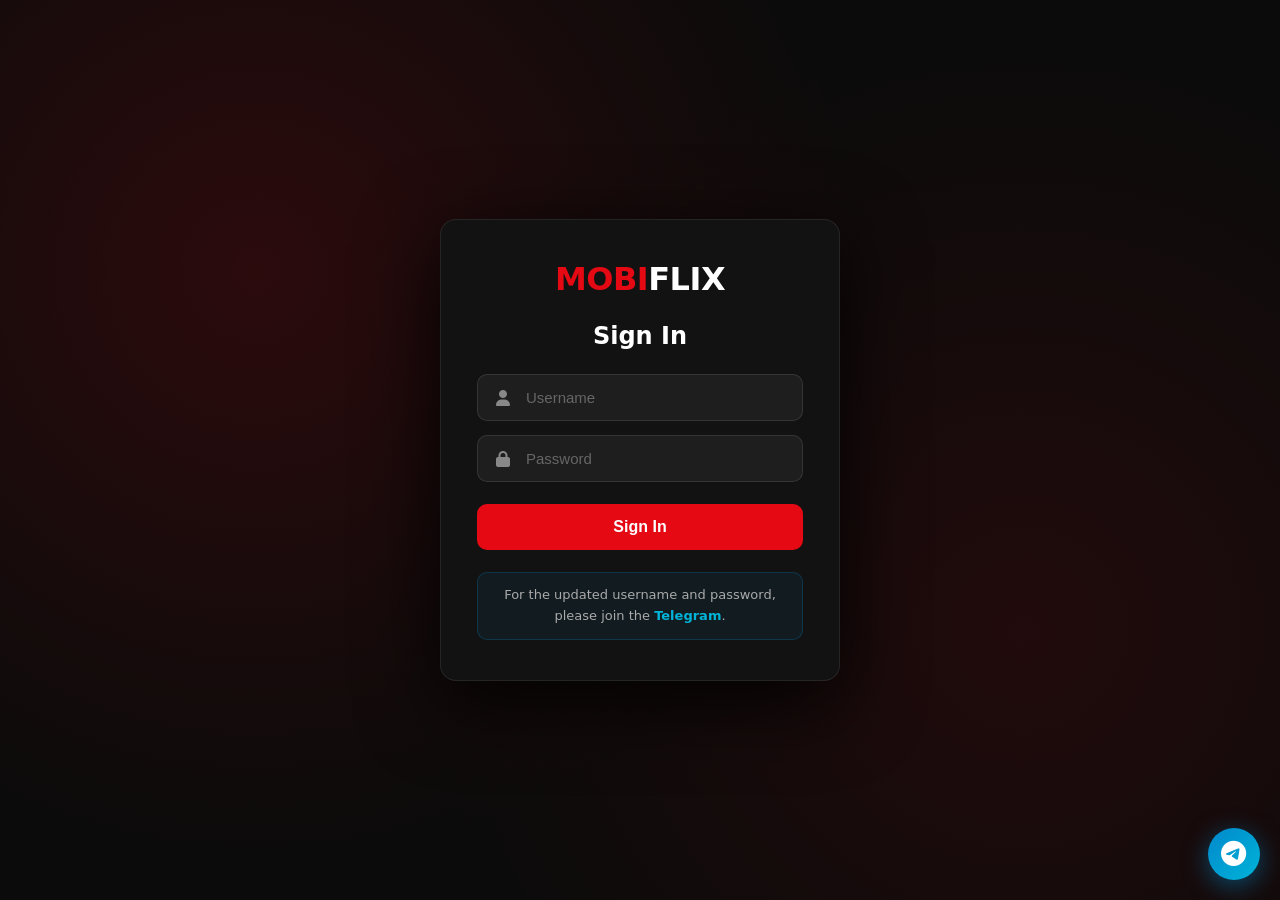
==== commit f47e6b18: "Add files via upload" ====
--- a/index.html
+++ b/index.html
@@ -13,6 +13,70 @@
   <link rel="stylesheet" href="https://cdnjs.cloudflare.com/ajax/libs/font-awesome/6.5.1/css/all.min.css">
   <script defer src="auth.js?v=60"></script>
   <script defer src="home.js?v=60"></script>
+
+  <style>
+    /* ✅ LOGIN TELEGRAM NOTE */
+    .login-telegram-note {
+      color: #aaa;
+      font-size: 13px;
+      text-align: center;
+      margin-top: 22px;
+      line-height: 1.6;
+      padding: 12px 14px;
+      background: rgba(0, 136, 204, 0.08);
+      border: 1px solid rgba(0, 136, 204, 0.25);
+      border-radius: 10px;
+    }
+    .login-telegram-note a {
+      color: #00b4d8;
+      font-weight: 700;
+      text-decoration: none;
+      transition: 0.2s;
+    }
+    .login-telegram-note a:hover {
+      color: #fff;
+      text-decoration: underline;
+    }
+
+    /* ✅ TELEGRAM FLOAT BUTTON SA LOGIN SCREEN */
+    .telegram-float-login {
+      position: fixed;
+      right: 20px;
+      bottom: 20px;
+      width: 52px;
+      height: 52px;
+      border-radius: 50%;
+      background: linear-gradient(135deg, #0088cc, #00b4d8);
+      display: flex;
+      align-items: center;
+      justify-content: center;
+      color: #fff;
+      font-size: 26px;
+      text-decoration: none;
+      box-shadow: 0 6px 24px rgba(0, 136, 204, 0.5);
+      z-index: 100000;
+      cursor: pointer;
+      transition: transform 0.25s cubic-bezier(0.2, 0, 0, 1), box-shadow 0.25s;
+      animation: telegramPulse 2.5s infinite;
+    }
+    .telegram-float-login:hover {
+      transform: scale(1.12);
+      box-shadow: 0 10px 34px rgba(0, 136, 204, 0.8), 0 0 0 8px rgba(0, 136, 204, 0.12);
+    }
+    .telegram-float-login i { margin-left: -1px; }
+
+    /* Itago ang login telegram button kapag naka-login na */
+    body:not(.locked) .telegram-float-login { display: none !important; }
+
+    /* Itago ang homepage telegram button kapag naka-lock (login screen) */
+    body.locked .telegram-float { display: none !important; }
+
+    @keyframes telegramPulse {
+      0%   { box-shadow: 0 6px 24px rgba(0, 136, 204, 0.5), 0 0 0 0 rgba(0, 136, 204, 0.5); }
+      70%  { box-shadow: 0 6px 24px rgba(0, 136, 204, 0.5), 0 0 0 14px rgba(0, 136, 204, 0); }
+      100% { box-shadow: 0 6px 24px rgba(0, 136, 204, 0.5), 0 0 0 0 rgba(0, 136, 204, 0); }
+    }
+  </style>
 
   <script>
     (function() {
@@ -65,7 +129,12 @@
         <div class="login-error" id="login-error" style="display:none;"></div>
         <button type="submit" class="login-btn">Sign In</button>
       </form>
-      <p class="login-note">Enter your username and password to continue.</p>
+
+      <!-- ✅ TELEGRAM NOTE -->
+      <p class="login-telegram-note">
+        For the updated username and password, please join the
+        <a href="https://telegram.me/mobiflixhub" target="_blank" rel="noopener">Telegram</a>.
+      </p>
     </div>
   </div>
 
@@ -825,10 +894,15 @@
     </a>
   </div>
 
-  <!-- ===== TELEGRAM FLOAT BUTTON ===== -->
+  <!-- ===== TELEGRAM FLOAT BUTTON (HOMEPAGE) ===== -->
   <a href="https://telegram.me/mobiflixhub" target="_blank" rel="noopener" class="telegram-float" aria-label="Join our Telegram group">
     <i class="fa-brands fa-telegram"></i>
   </a>
 
+  <!-- ===== TELEGRAM FLOAT BUTTON (LOGIN SCREEN) ===== -->
+  <a href="https://telegram.me/mobiflixhub" target="_blank" rel="noopener" class="telegram-float-login" aria-label="Join our Telegram group">
+    <i class="fa-brands fa-telegram"></i>
+  </a>
+
 </body>
 </html>
--- a/home.css
+++ b/home.css
@@ -407,103 +407,6 @@
   position: relative;
   z-index: 2;
   box-shadow: 0 8px 30px rgba(0,0,0,0.7);
-}
-
-/* ===== POSTER CARD (bagong style na may rating/year/badge) ===== */
-.poster-card {
-  position: relative;
-  flex-shrink: 0;
-  width: 180px;
-  cursor: pointer;
-  transition: all 0.35s cubic-bezier(0.2, 0, 0, 1);
-  border-radius: 10px;
-  overflow: hidden;
-  background: #1a1a1a;
-  box-shadow: 0 4px 15px rgba(0,0,0,0.4);
-}
-.poster-card:hover {
-  transform: scale(1.08) translateY(-6px);
-  box-shadow: 0 20px 50px rgba(0,0,0,0.9), 0 0 40px rgba(229,9,20,0.25);
-  z-index: 5;
-}
-.poster-card img {
-  width: 100%;
-  aspect-ratio: 2 / 3;
-  object-fit: cover;
-  display: block;
-  background: #1a1a1a;
-}
-.poster-info {
-  position: absolute;
-  left: 0; right: 0; bottom: 0;
-  padding: 26px 8px 8px;
-  background: linear-gradient(0deg, rgba(0,0,0,0.95) 0%, rgba(0,0,0,0.75) 50%, transparent 100%);
-  pointer-events: none;
-}
-.poster-meta {
-  display: flex;
-  align-items: center;
-  gap: 6px;
-  font-size: 11px;
-  font-weight: 600;
-  color: #fff;
-  flex-wrap: wrap;
-}
-.poster-meta .p-rating {
-  color: #f5c518;
-  display: inline-flex;
-  align-items: center;
-  gap: 3px;
-}
-.poster-meta .p-year {
-  color: #ddd;
-}
-.poster-meta .p-dot {
-  color: #888;
-}
-.poster-badge {
-  display: inline-block;
-  background: #e50914;
-  color: #fff;
-  font-size: 9px;
-  font-weight: 700;
-  padding: 2px 6px;
-  border-radius: 4px;
-  text-transform: uppercase;
-  letter-spacing: 0.4px;
-  margin-bottom: 5px;
-}
-
-/* ===== GRID POSTER CARD (view-all, my-list, etc.) ===== */
-.grid-poster {
-  position: relative;
-  cursor: pointer;
-  transition: transform 0.3s, box-shadow 0.3s;
-  border-radius: 8px;
-  overflow: hidden;
-  background: #1a1a1a;
-}
-.grid-poster:hover {
-  transform: scale(1.05);
-  box-shadow: 0 12px 40px rgba(0,0,0,0.8), 0 0 30px rgba(229,9,20,0.2);
-  z-index: 3;
-}
-.grid-poster img {
-  width: 100%;
-  aspect-ratio: 2 / 3;
-  object-fit: cover;
-  display: block;
-}
-.grid-poster .poster-info {
-  padding: 24px 6px 6px;
-}
-.grid-poster .poster-meta {
-  font-size: 10px;
-  gap: 5px;
-}
-.grid-poster .poster-badge {
-  font-size: 8px;
-  padding: 2px 5px;
 }
 
 /* ===== STREAMING PROVIDERS ROW ===== */
@@ -2438,11 +2341,6 @@
   .top10-number { font-size: 80px; -webkit-text-stroke: 2px #555; letter-spacing: -5px; }
   .top10-item img { width: 105px; }
 
-  .poster-card { width: 130px; }
-  .poster-info { padding: 20px 6px 6px; }
-  .poster-meta { font-size: 10px; gap: 5px; }
-  .poster-badge { font-size: 8px; padding: 2px 5px; }
-
   .view-all-grid, .my-list-grid { grid-template-columns: repeat(4, 1fr); gap: 10px; }
   .search-modal .results { grid-template-columns: repeat(4, 1fr); gap: 10px; }
 
@@ -2555,11 +2453,6 @@
   .login-logo { font-size: 26px; }
   .login-box h2 { font-size: 20px; }
 
-  .poster-card { width: 110px; }
-  .poster-info { padding: 18px 5px 5px; }
-  .poster-meta { font-size: 9px; gap: 4px; }
-  .poster-badge { font-size: 7px; padding: 2px 4px; }
-
   .episode-thumb { width: 80px; }
   .episode-info { min-width: 0; }
   .episode-name { font-size: 12px; }
